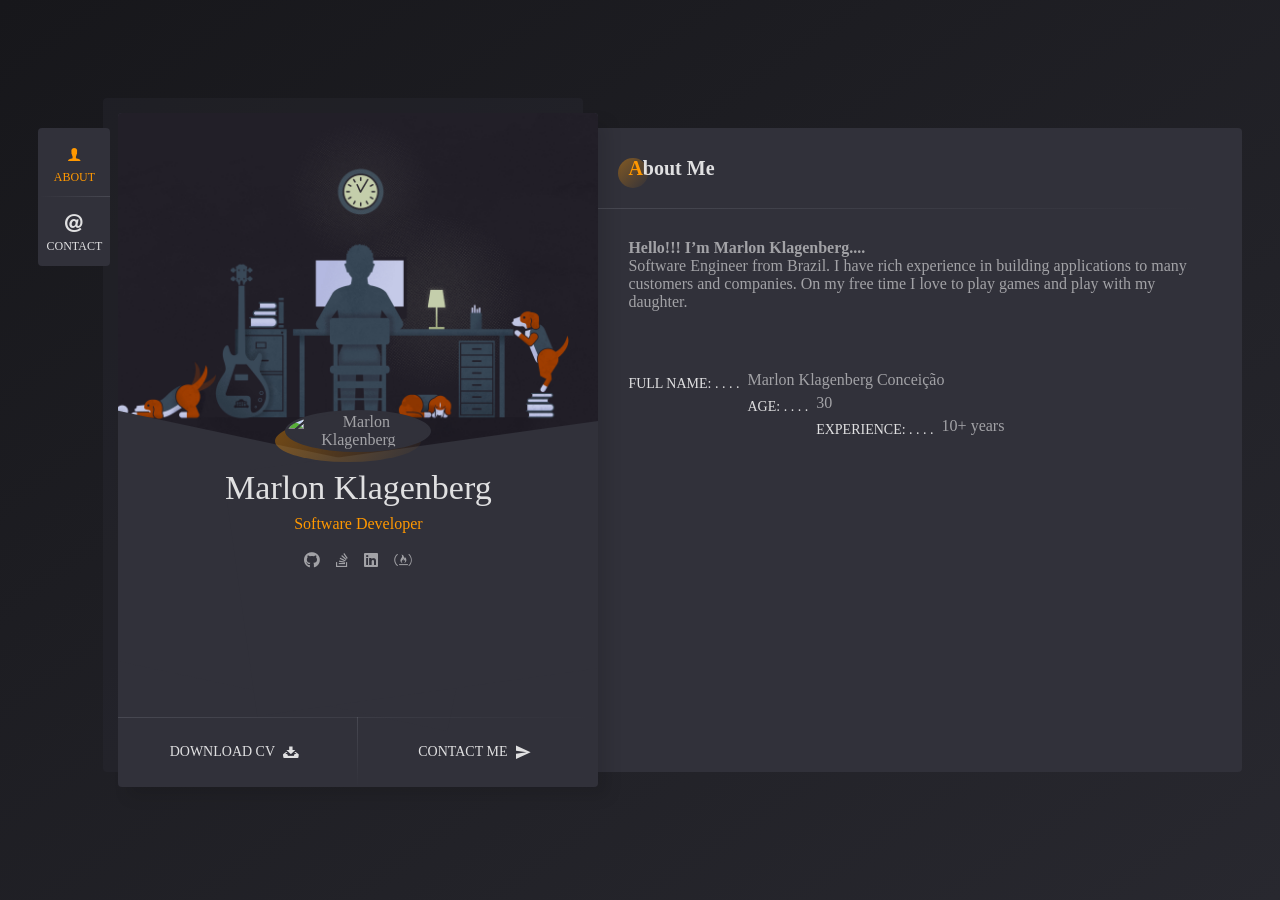
==== index.html @ 85758693 "ajust icons to show" ====
<!DOCTYPE html>
<html lang="en-US" class="js no-touch csstransitions">
  <head>
    <meta http-equiv="Content-Type" content="text/html; charset=UTF-8">
    <meta http-equiv="X-UA-Compatible" content="IE=edge">
    <meta name="viewport" content="width=device-width, initial-scale=1, maximum-scale=1">
    <link media="all" href="./assets/autoptimize_e7b9dab3af048e912f25f0db95c69fc4.css" rel="stylesheet">
    <!-- <link media="only screen and (max-width: 768px)" href="./assets/_autoptimize_541e2ced151704f4ff1844c6de47ec02.css" rel="stylesheet"> -->
    <title>Marlon Klagenberg's personal site</title>
    <meta name="robots" content="max-image-preview:large">
    <!-- <link rel="dns-prefetch" href="https://maps.googleapis.com/"> -->
    <link rel="dns-prefetch" href="https://fonts.googleapis.com/">
    <link rel="stylesheet" href="./assets/css.css" type="text/css" media="all">
    <!-- <link rel="stylesheet" href="./assets/autoptimize_single_f0ae0ea79c5a149ac93bea3eba579117.css" type="text/css" media="all"> -->
    <link rel="stylesheet" href="./assets/google-fonts-1-css.css" type="text/css" media="all">
    <script type="text/javascript" src="./assets/jquery.min.js.download" id="jquery-core-js"></script> 
   <!-- <link rel="https://api.w.org/" href="https://bslthemes.com/ryancv/dark/wp-json/">
     <link rel="alternate" type="application/json" href="https://bslthemes.com/ryancv/dark/wp-json/wp/v2/pages/31">
    <link rel="EditURI" type="application/rsd+xml" title="RSD" href="https://bslthemes.com/ryancv/dark/xmlrpc.php?rsd"> 
    <link rel="alternate" type="application/json+oembed" href="https://bslthemes.com/ryancv/dark/wp-json/oembed/1.0/embed?url=https%3A%2F%2Fbslthemes.com%2Fryancv%2Fdark%2F">
	<link rel="alternate" type="text/xml+oembed" href="https://bslthemes.com/ryancv/dark/wp-json/oembed/1.0/embed?url=https%3A%2F%2Fbslthemes.com%2Fryancv%2Fdark%2F&amp;format=xml">
   -->
    <link rel="icon" href="./assets/favicon-code-32x32.png" sizes="32x32">
    <link rel="icon" href="./assets/favicon-code-128x128.png" sizes="128x128">
    <link rel="apple-touch-icon" href="./assets/favicon-code-128x128.png">
    <meta name="msapplication-TileImage" content="./assets/favicon-code-128x128.png">
	<!-- TODO: check if it is necessary -->
    <!-- <script src="./assets/wp-emoji-release.min.js.download" type="text/javascript" defer=""></script>
    <script type="text/javascript" charset="UTF-8" src="./assets/common.js.download"></script>
    <script type="text/javascript" charset="UTF-8" src="./assets/util.js.download"></script> -->
  </head>
  <body class="home page-template page-template-template-elementor-builder page-template-template-elementor-builder-php page page-id-31 theme-ryancv woocommerce-js elementor-default elementor-kit-134 elementor-page elementor-page-31 e--ua-blink e--ua-chrome e--ua-webkit" data-elementor-device-mode="desktop">
    <div class="page page_wrap theme-style-classic theme-style-dark">
      <div class="preloader" style="display: none;">
        <div class="centrize full-width">
          <div class="vertical-center">
            <div class="spinner default-circle" style="display: none;"></div>
          </div>
        </div>
      </div>
      <div class="background gradient">
        <ul class="bg-bubbles">
          <li></li>
          <li></li>
          <li></li>
          <li></li>
          <li></li>
          <li></li>
          <li></li>
          <li></li>
          <li></li>
          <li></li>
        </ul>
      </div>
      <div class="container opened" data-animation-in="fadeInLeft" data-animation-out="fadeOutLeft">
        <header class="header">
          <div class="profile">
            <div class="image">
              <a href="https://github.com/marlonklc">
                <noscript><img src="https://avatars.githubusercontent.com/u/9343013" alt="Marlon Klagenberg"/></noscript>
                <img class="lazyload" src="https://avatars.githubusercontent.com/u/9343013" data-src="https://avatars.githubusercontent.com/u/9343013" alt="Marlon Klagenberg">
              </a>
            </div>
            <div class="title">Marlon Klagenberg</div>
            <div class="subtitle subtitle-typed">Software Developer</div>
            <span class="typed-cursor">|</span>
          </div>
          <div class="top-menu top-menu-onepage">
            <div class="menu-main-menu-container">
              <ul id="menu-main-menu" class="menu">
                <li data-id="menu-item-107" class=" menu-item menu-item-type-post_type menu-item-object-page menu-item-home current-menu-item page_item page-item-31 current_page_item"><a href="#home-e" class="one-page-menu-item"><span class="icon ion-ios-person"></span>About</a></li>
                <!-- <li data-id="menu-item-108" class=" menu-item menu-item-type-post_type menu-item-object-page"><a href="#resume-e" class="one-page-menu-item"><span class="icon ion-android-list"></span>Resume</a></li> -->
                <!-- <li data-id="menu-item-109" class=" menu-item menu-item-type-post_type menu-item-object-page"><a href="#works-e" class="one-page-menu-item"><span class="icon ion-paintbrush"></span>Works</a></li> -->
                <!-- <li data-id="menu-item-110" class=" menu-item menu-item-type-post_type menu-item-object-page"><a href="#blog-e" class="one-page-menu-item"><span class="icon ion-chatbox-working"></span>Blog</a></li> -->
                <li data-id="menu-item-111" class=" menu-item menu-item-type-post_type menu-item-object-page"><a href="#contacts-e" class="one-page-menu-item"><span class="icon ion-at"></span>Contact</a></li>
              </ul>
            </div>
          </div>
        </header>
        <div class="card-started" id="home-card">
          <div class="profile ">
            <div class="profile-content">
              <div class="slide lazyloaded" data-bg="./assets/background.jpg" style="background-image: url('./assets/background.jpg');"></div>
              <div class="image">
                <a href="https://github.com/marlonklc">
                  <noscript><img src="https://avatars.githubusercontent.com/u/9343013" alt="Marlon Klagenberg"/></noscript>
                  <img class=" lazyloaded" src="https://avatars.githubusercontent.com/u/9343013" data-src="https://avatars.githubusercontent.com/u/9343013" alt="Marlon Klagenberg">
                </a>
              </div>
              <div class="title">Marlon Klagenberg</div>
              <div class="subtitle subtitle-typed">Software Developer</div>
              <span class="typed-cursor">|</span>
              <div class="social">
				  <a target="_blank" href="https://github.com/marlonklc"><span class="fab fa-github"></span></a>
				  <a target="_blank" href="https://stackoverflow.com/users/6859760/marlon-klagenberg"><span class="fab fa-stack-overflow"></span></a>
				  <a target="_blank" href="https://www.linkedin.com/in/marlon-klagenberg"><span class="fab fa-linkedin-square"></span></a>
          <a target="_blank" href="https://www.freecodecamp.org/marlonklc"><span class="fab fa-free-code-camp"></span></a>
			</div>
            </div>
            <div class="lnks">
				<a href="https://drive.google.com/drive/folders/1LHYzIogQA0_-nXwhDnVQzDa6xAgxyzdP?usp=sharing" target="_blank" class="lnk">
					<span class="text">Download CV</span><span class="ion ion-archive"></span>
				</a> 
				<a href="mailto:marlon.klc@gmail.com?subject=I found you by site" target="_top" class="lnk"> 
					<span class="text">Contact Me</span><span class="ion ion-android-send"></span> 
				</a>
			</div>
          </div>
        </div>
        <div class="card-inner animated active current-menu-item" id="card-home-e">
          <div class="card-wrap">
            <div id="post-31" class="post-31 page type-page status-publish hentry">
              <div data-elementor-type="wp-page" data-elementor-id="31" class="elementor elementor-31">
                <div class="elementor-inner">
                  <div class="elementor-section-wrap">
                    <section class="elementor-section elementor-top-section elementor-element elementor-element-1368f2f elementor-section-full_width elementor-section-height-default elementor-section-height-default" data-id="1368f2f" data-element_type="section">
                      <div class="elementor-container elementor-column-gap-no">
                        <div class="elementor-row">
                          <div class="elementor-column elementor-col-100 elementor-top-column elementor-element elementor-element-8d69b8b" data-id="8d69b8b" data-element_type="column">
                            <div class="elementor-column-wrap elementor-element-populated">
                              <div class="elementor-widget-wrap">
                                <div class="elementor-element elementor-element-b939dc4 elementor-widget elementor-widget-ryancv-about-me" data-id="b939dc4" data-element_type="widget" data-widget_type="ryancv-about-me.default">
                                  <div class="elementor-widget-container">
                                    <div class="content about">
                                      <div class="title"><span class="first-word"></span> <span>About Me</span></div>
                                      <div class="row">
                                        <div class="col col-d-12 col-t-12 col-m-12 border-line-v">
                                          <div class="text-box">
                                            <div>
												<strong>Hello!!! I’m Marlon Klagenberg....</strong><br/>
												Software Engineer from Brazil. I have rich experience in building applications to many customers and companies. On my free time I love to play games and play with my daughter.
											</div>
                                          </div>
                                        </div>
                                        <div class="col col-d-12 col-t-12 col-m-12 border-line-v">
                                          <div class="info-list">
                                            <ul>
											  <li style="display: block; width: 100%;"><strong><span>Full name:</span></strong><span>Marlon Klagenberg Conceição</span></li>
                                              <li style="display: block; width: 100%;"><strong><span>Age:</span></strong><span>30</span></li>
                                              <li style="display: block; width: 100%;"><strong><span>Experience:</span></strong><span>10+ years</span></li>
                                            </ul>
                                          </div>
                                        </div>
                                        <div class="clear"></div>
                                      </div>
                                    </div>
                                  </div>
                                </div>
                              </div>
                            </div>
                          </div>
                        </div>
                      </div>
                    </section>
                    <!-- <section class="elementor-section elementor-top-section elementor-element elementor-element-ac2a78f elementor-section-full_width elementor-section-height-default elementor-section-height-default" data-id="ac2a78f" data-element_type="section">
                      <div class="elementor-container elementor-column-gap-no">
                        <div class="elementor-row">
                          <div class="elementor-column elementor-col-100 elementor-top-column elementor-element elementor-element-15d3f26" data-id="15d3f26" data-element_type="column">
                            <div class="elementor-column-wrap elementor-element-populated">
                              <div class="elementor-widget-wrap">
                                <div class="elementor-element elementor-element-7412363 elementor-widget elementor-widget-ryancv-services" data-id="7412363" data-element_type="widget" data-widget_type="ryancv-services.default">
                                  <div class="elementor-widget-container">
                                    <div class="content services">
                                      <div class="title"><span class="first-word"></span> <span>My Services</span></div>
                                      <div class="row service-items border-line-v">
                                        <div class="col col-d-6 col-t-6 col-m-12 border-line-h">
                                          <div class="service-item">
                                            <div class="icon"> <span class="fa fa-code"></span></div>
                                            <div class="name"> <span> Web Development </span></div>
                                            <div class="desc">
                                              <div>
                                                <p>Modern and mobile-ready website that will help you reach all of your marketing.</p>
                                              </div>
                                            </div>
                                          </div>
                                        </div>
                                        <div class="col col-d-6 col-t-6 col-m-12 border-line-h">
                                          <div class="service-item">
                                            <div class="icon"> <span class="fa fa-music"></span></div>
                                            <div class="name"> <span> Music Writing </span></div>
                                            <div class="desc">
                                              <div>
                                                <p>Music copying, writing, creating, transcription, arranging and composition services.</p>
                                              </div>
                                            </div>
                                          </div>
                                        </div>
                                        <div class="col col-d-6 col-t-6 col-m-12">
                                          <div class="service-item">
                                            <div class="icon"> <span class="fa fa-buysellads"></span></div>
                                            <div class="name"> <span> Advetising </span></div>
                                            <div class="desc">
                                              <div>
                                                <p>Advertising services include television, radio, print, mail, and web apps.</p>
                                              </div>
                                            </div>
                                          </div>
                                        </div>
                                        <div class="col col-d-6 col-t-6 col-m-12">
                                          <div class="service-item">
                                            <div class="icon"> <span class="fa fa-gamepad"></span></div>
                                            <div class="name"> <span> Game Development </span></div>
                                            <div class="desc">
                                              <div>
                                                <p>Developing memorable and unique mobile android, ios and video games.</p>
                                              </div>
                                            </div>
                                          </div>
                                        </div>
                                      </div>
                                      <div class="clear"></div>
                                    </div>
                                  </div>
                                </div>
                              </div>
                            </div>
                          </div>
                        </div>
                      </div>
                    </section> -->
                    <!-- <section class="elementor-section elementor-top-section elementor-element elementor-element-4ab94b5 elementor-section-full_width elementor-section-height-default elementor-section-height-default" data-id="4ab94b5" data-element_type="section">
                      <div class="elementor-container elementor-column-gap-no">
                        <div class="elementor-row">
                          <div class="elementor-column elementor-col-100 elementor-top-column elementor-element elementor-element-7bb6851" data-id="7bb6851" data-element_type="column">
                            <div class="elementor-column-wrap elementor-element-populated">
                              <div class="elementor-widget-wrap">
                                <div class="elementor-element elementor-element-cd90f3f elementor-widget elementor-widget-ryancv-pricing" data-id="cd90f3f" data-element_type="widget" data-widget_type="ryancv-pricing.default">
                                  <div class="elementor-widget-container">
                                    <div class="content pricing">
                                      <div class="title"><span class="first-word"></span> <span>Pricing</span></div>
                                      <div class="row pricing-items">
                                        <div class="col col-d-6 col-t-6 col-m-12 border-line-v">
                                          <div class="pricing-item">
                                            <div class="icon"> <i class="fa fa-battery-half"></i></div>
                                            <div class="name"> <span> Basic </span></div>
                                            <div class="amount"> <span class="dollar"> <span> $ </span> </span> <span class="number"> <span> 22 </span> </span> <span class="period"> <span> hour </span> </span></div>
                                            <div class="feature-list">
                                              <div>
                                                <ul>
                                                  <li>Web Development</li>
                                                  <li>Advetising</li>
                                                  <li>Game Development</li>
                                                  <li>Music Writing</li>
                                                  <li>Photography</li>
                                                </ul>
                                              </div>
                                            </div>
                                            <div class="lnks"> <a href="https://bslthemes.com/ryancv/dark/#" class="lnk"> <span class="text"> <span> Buy Basic </span> </span> <i class=""></i> </a></div>
                                          </div>
                                        </div>
                                        <div class="col col-d-6 col-t-6 col-m-12 border-line-v">
                                          <div class="pricing-item">
                                            <div class="icon"> <i class="fa fa-battery-full"></i></div>
                                            <div class="name"> <span> Pro </span></div>
                                            <div class="amount"> <span class="dollar"> <span> $ </span> </span> <span class="number"> <span> 48 </span> </span> <span class="period"> <span> hour </span> </span></div>
                                            <div class="feature-list">
                                              <div>
                                                <ul>
                                                  <li>Web Development</li>
                                                  <li>Advetising</li>
                                                  <li>Game Development</li>
                                                  <li>Music Writing <strong>new</strong></li>
                                                  <li>Photography <strong>new</strong></li>
                                                </ul>
                                              </div>
                                            </div>
                                            <div class="lnks"> <a href="https://bslthemes.com/ryancv/dark/#" class="lnk"> <span class="text"> <span> Buy Pro </span> </span> <i class=""></i> </a></div>
                                          </div>
                                        </div>
                                        <div class="clear"></div>
                                      </div>
                                    </div>
                                  </div>
                                </div>
                              </div>
                            </div>
                          </div>
                        </div>
                      </div>
                    </section>
                    <section class="elementor-section elementor-top-section elementor-element elementor-element-18b4760 elementor-section-full_width elementor-section-height-default elementor-section-height-default" data-id="18b4760" data-element_type="section">
                      <div class="elementor-container elementor-column-gap-no">
                        <div class="elementor-row">
                          <div class="elementor-column elementor-col-100 elementor-top-column elementor-element elementor-element-094a289" data-id="094a289" data-element_type="column">
                            <div class="elementor-column-wrap elementor-element-populated">
                              <div class="elementor-widget-wrap">
                                <div class="elementor-element elementor-element-35e1624 elementor-widget elementor-widget-ryancv-fun-facts" data-id="35e1624" data-element_type="widget" data-widget_type="ryancv-fun-facts.default">
                                  <div class="elementor-widget-container">
                                    <div class="content fuct">
                                      <div class="title"><span class="first-word"></span> <span>Fun Facts</span></div>
                                      <div class="row fuct-items">
                                        <div class="col col-d-3 col-t-3 col-m-6 border-line-v">
                                          <div class="fuct-item">
                                            <div class="icon"> <span class="fa fa-music"></span></div>
                                            <div class="name"> <span> 80 Albumes Listened </span></div>
                                          </div>
                                        </div>
                                        <div class="col col-d-3 col-t-3 col-m-6 border-line-v">
                                          <div class="fuct-item">
                                            <div class="icon"> <span class="fa fa-trophy"></span></div>
                                            <div class="name"> <span> 15 Awards Won </span></div>
                                          </div>
                                        </div>
                                        <div class="col col-d-3 col-t-3 col-m-6 border-line-v">
                                          <div class="fuct-item">
                                            <div class="icon"> <span class="fa fa-coffee"></span></div>
                                            <div class="name"> <span> 1 000 Cups Of Coffee </span></div>
                                          </div>
                                        </div>
                                        <div class="col col-d-3 col-t-3 col-m-6 border-line-v">
                                          <div class="fuct-item">
                                            <div class="icon"> <span class="fa fa-flag"></span></div>
                                            <div class="name"> <span> 10 Countries Visited </span></div>
                                          </div>
                                        </div>
                                        <div class="clear"></div>
                                      </div>
                                    </div>
                                  </div>
                                </div>
                              </div>
                            </div>
                          </div>
                        </div>
                      </div>
                    </section>
                    <section class="elementor-section elementor-top-section elementor-element elementor-element-b6c68ba elementor-section-full_width elementor-section-height-default elementor-section-height-default" data-id="b6c68ba" data-element_type="section">
                      <div class="elementor-container elementor-column-gap-no">
                        <div class="elementor-row">
                          <div class="elementor-column elementor-col-100 elementor-top-column elementor-element elementor-element-96793b8" data-id="96793b8" data-element_type="column">
                            <div class="elementor-column-wrap elementor-element-populated">
                              <div class="elementor-widget-wrap">
                                <div class="elementor-element elementor-element-bdab611 elementor-widget elementor-widget-ryancv-quote" data-id="bdab611" data-element_type="widget" data-widget_type="ryancv-quote.default">
                                  <div class="elementor-widget-container">
                                    <div class="content quote">
                                      <div class="title"><span class="first-word"></span> <span>Quote</span></div>
                                      <div class="row">
                                        <div class="col col-d-12 col-t-12 col-m-12 border-line-v">
                                          <div class="revs-item">
                                            <div class="text">
                                              <div> Lorem ipsum dolor sit amet, consectetur adipiscing elit. Lorem ipsum dolor sit amet, consectetur adipiscing elit.</div>
                                            </div>
                                            <div class="user">
                                              <div class="img">
                                                <noscript><img src="https://bslthemes.com/ryancv/dark/wp-content/uploads/2021/12/team1-184x245.jpeg" alt="Marlon Klagenberg" /></noscript>
                                                <img class="lazyload" src="data:image/svg+xml,%3Csvg%20xmlns=%22http://www.w3.org/2000/svg%22%20viewBox=%220%200%20210%20140%22%3E%3C/svg%3E" data-src="https://bslthemes.com/ryancv/dark/wp-content/uploads/2021/12/team1-184x245.jpeg" alt="Marlon Klagenberg">
                                              </div>
                                              <div class="info">
                                                <div class="name">Marlon Klagenberg</div>
                                                <div class="company">Web Designer</div>
                                              </div>
                                              <div class="clear"></div>
                                            </div>
                                          </div>
                                        </div>
                                        <div class="clear"></div>
                                      </div>
                                    </div>
                                  </div>
                                </div>
                              </div>
                            </div>
                          </div>
                        </div>
                      </div>
                    </section>
                    <section class="elementor-section elementor-top-section elementor-element elementor-element-0452329 elementor-section-full_width elementor-section-height-default elementor-section-height-default" data-id="0452329" data-element_type="section">
                      <div class="elementor-container elementor-column-gap-no">
                        <div class="elementor-row">
                          <div class="elementor-column elementor-col-100 elementor-top-column elementor-element elementor-element-07fff22" data-id="07fff22" data-element_type="column">
                            <div class="elementor-column-wrap elementor-element-populated">
                              <div class="elementor-widget-wrap">
                                <div class="elementor-element elementor-element-24493e4 elementor-widget elementor-widget-ryancv-clients" data-id="24493e4" data-element_type="widget" data-widget_type="ryancv-clients.default">
                                  <div class="elementor-widget-container">
                                    <div class="content clients">
                                      <div class="title"><span class="first-word"></span> <span>Clients</span></div>
                                      <div class="row client-items">
                                        <div class="col col-d-3 col-t-3 col-m-6 border-line-v">
                                          <div class="client-item">
                                            <div class="image">
                                              <a href="https://bslthemes.com/ryancv/dark/#">
                                                <noscript><img src="https://bslthemes.com/ryancv/dark/wp-content/uploads/2021/12/client4-184x167.png" alt="Client 1" /></noscript>
                                                <img class="lazyload" src="data:image/svg+xml,%3Csvg%20xmlns=%22http://www.w3.org/2000/svg%22%20viewBox=%220%200%20210%20140%22%3E%3C/svg%3E" data-src="https://bslthemes.com/ryancv/dark/wp-content/uploads/2021/12/client4-184x167.png" alt="Client 1"> 
                                              </a>
                                            </div>
                                          </div>
                                        </div>
                                        <div class="col col-d-3 col-t-3 col-m-6 border-line-v">
                                          <div class="client-item">
                                            <div class="image">
                                              <a href="https://bslthemes.com/ryancv/dark/#">
                                                <noscript><img src="https://bslthemes.com/ryancv/dark/wp-content/uploads/2021/12/client3-184x164.png" alt="Client 2" /></noscript>
                                                <img class="lazyload" src="data:image/svg+xml,%3Csvg%20xmlns=%22http://www.w3.org/2000/svg%22%20viewBox=%220%200%20210%20140%22%3E%3C/svg%3E" data-src="https://bslthemes.com/ryancv/dark/wp-content/uploads/2021/12/client3-184x164.png" alt="Client 2"> 
                                              </a>
                                            </div>
                                          </div>
                                        </div>
                                        <div class="col col-d-3 col-t-3 col-m-6 border-line-v">
                                          <div class="client-item">
                                            <div class="image">
                                              <a href="https://bslthemes.com/ryancv/dark/#">
                                                <noscript><img src="https://bslthemes.com/ryancv/dark/wp-content/uploads/2021/12/client2-184x66.png" alt="Client 3" /></noscript>
                                                <img class="lazyload" src="data:image/svg+xml,%3Csvg%20xmlns=%22http://www.w3.org/2000/svg%22%20viewBox=%220%200%20210%20140%22%3E%3C/svg%3E" data-src="https://bslthemes.com/ryancv/dark/wp-content/uploads/2021/12/client2-184x66.png" alt="Client 3"> 
                                              </a>
                                            </div>
                                          </div>
                                        </div>
                                        <div class="col col-d-3 col-t-3 col-m-6 border-line-v">
                                          <div class="client-item">
                                            <div class="image">
                                              <a href="https://bslthemes.com/ryancv/dark/#">
                                                <noscript><img src="https://bslthemes.com/ryancv/dark/wp-content/uploads/2021/12/client1-184x89.png" alt="Client 4" /></noscript>
                                                <img class="lazyload" src="data:image/svg+xml,%3Csvg%20xmlns=%22http://www.w3.org/2000/svg%22%20viewBox=%220%200%20210%20140%22%3E%3C/svg%3E" data-src="https://bslthemes.com/ryancv/dark/wp-content/uploads/2021/12/client1-184x89.png" alt="Client 4"> 
                                              </a>
                                            </div>
                                          </div>
                                        </div>
                                        <div class="clear"></div>
                                      </div>
                                    </div>
                                  </div>
                                </div>
                              </div>
                            </div>
                          </div>
                        </div>
                      </div>
                    </section>
                    <section class="elementor-section elementor-top-section elementor-element elementor-element-c6239ff elementor-section-full_width elementor-section-height-default elementor-section-height-default" data-id="c6239ff" data-element_type="section">
                      <div class="elementor-container elementor-column-gap-no">
                        <div class="elementor-row">
                          <div class="elementor-column elementor-col-100 elementor-top-column elementor-element elementor-element-73fe5b3" data-id="73fe5b3" data-element_type="column">
                            <div class="elementor-column-wrap elementor-element-populated">
                              <div class="elementor-widget-wrap">
                                <div class="elementor-element elementor-element-ff09fc9 elementor-widget elementor-widget-ryancv-custom-text" data-id="ff09fc9" data-element_type="widget" data-widget_type="ryancv-custom-text.default">
                                  <div class="elementor-widget-container">
                                    <div class="content custom-text">
                                      <div class="title"><span class="first-word"></span> <span>Custom Text</span></div>
                                      <div class="row border-line-v">
                                        <div class="col col-m-12 col-t-12 col-d-12">
                                          <div class="post-box single-post-text">
                                            <div class="blog-content">
                                              <div>
                                                <p>Lorem ipsum dolor sit amet, consectetur adipiscing elit. Aliquam sit amet purus urna. Proin dictum fringilla enim, sit amet suscipit dolor dictum in. Maecenas porttitor, est et malesuada congue, ligula elit fermentum massa, sit amet porta odio est at velit. Sed nec turpis neque. Fusce at mi felis, sed interdum tortor.</p>
                                              </div>
                                            </div>
                                          </div>
                                        </div>
                                      </div>
                                    </div>
                                  </div>
                                </div>
                              </div>
                            </div>
                          </div>
                        </div>
                      </div>
                    </section> -->
                  </div>
                </div>
              </div>
            </div>
          </div>
        </div>
        <div class="card-inner" id="card-resume-e">
          <div class="card-wrap">
            <div id="post-41" class="post-41 page type-page status-publish hentry">
              <div data-elementor-type="wp-page" data-elementor-id="41" class="elementor elementor-41">
                <div class="elementor-inner">
                  <div class="elementor-section-wrap">
                    <section class="elementor-section elementor-top-section elementor-element elementor-element-59895bb elementor-section-full_width elementor-section-height-default elementor-section-height-default" data-id="59895bb" data-element_type="section">
                      <div class="elementor-container elementor-column-gap-no">
                        <div class="elementor-row">
                          <div class="elementor-column elementor-col-100 elementor-top-column elementor-element elementor-element-be20ba8" data-id="be20ba8" data-element_type="column">
                            <div class="elementor-column-wrap elementor-element-populated">
                              <div class="elementor-widget-wrap">
                                <div class="elementor-element elementor-element-26b97d8 elementor-widget elementor-widget-ryancv-custom-text" data-id="26b97d8" data-element_type="widget" data-widget_type="ryancv-custom-text.default">
                                  <div class="elementor-widget-container">
                                    <div class="content custom-text">
                                      <div class="title"><span class="first-word"></span> <span>Resume</span></div>
                                    </div>
                                  </div>
                                </div>
                              </div>
                            </div>
                          </div>
                        </div>
                      </div>
                    </section>
                    <section class="elementor-section elementor-top-section elementor-element elementor-element-2926877 elementor-section-full_width row elementor-section-height-default elementor-section-height-default" data-id="2926877" data-element_type="section">
                      <div class="elementor-container elementor-column-gap-no">
                        <div class="elementor-row">
                          <div class="elementor-column elementor-col-50 elementor-top-column elementor-element elementor-element-24104fa col" data-id="24104fa" data-element_type="column">
                            <div class="elementor-column-wrap elementor-element-populated">
                              <div class="elementor-widget-wrap">
                                <div class="elementor-element elementor-element-a38a935 elementor-widget elementor-widget-ryancv-resume" data-id="a38a935" data-element_type="widget" data-widget_type="ryancv-resume.default">
                                  <div class="elementor-widget-container">
                                    <div class="resume-item">
                                      <div class="resume-title border-line-h">
                                        <div class="icon"> <i class="fa fa-briefcase"></i></div>
                                        <div class="name"> <span>Experience</span></div>
                                      </div>
                                      <div class="resume-items">
                                        <div class="resume-item border-line-h active">
                                          <div class="image">
                                            <noscript><img src="" alt="" /></noscript>
                                            <img class="lazyload" src="data:image/svg+xml,%3Csvg%20xmlns=%22http://www.w3.org/2000/svg%22%20viewBox=%220%200%20210%20140%22%3E%3C/svg%3E" data-src="" alt="">
                                          </div>
                                          <div class="date"> <span> 2013 - Present </span></div>
                                          <div class="name"> <span> Art Director </span></div>
                                          <div class="company"> <span> Facebook Inc. </span></div>
                                          <div class="single-post-text">
                                            <div>
                                              <p>Collaborate with creative and development teams on the execution of ideas.</p>
                                            </div>
                                          </div>
                                        </div>
                                        <div class="resume-item border-line-h ">
                                          <div class="image">
                                            <noscript><img src="https://ryancv-demo.bslthemes.com/wp-content/uploads/2020/04/client_4.png" alt="" /></noscript>
                                            <img class="lazyload" src="data:image/svg+xml,%3Csvg%20xmlns=%22http://www.w3.org/2000/svg%22%20viewBox=%220%200%20210%20140%22%3E%3C/svg%3E" data-src="https://ryancv-demo.bslthemes.com/wp-content/uploads/2020/04/client_4.png" alt="">
                                          </div>
                                          <div class="date"> <span> 2011 - 2012 </span></div>
                                          <div class="name"> <span> Front-End Developer </span></div>
                                          <div class="company"> <span> Google Inc. </span></div>
                                          <div class="single-post-text">
                                            <div>
                                              <p>Monitored technical aspects of the front-end delivery for projects.</p>
                                            </div>
                                          </div>
                                        </div>
                                        <div class="resume-item border-line-h ">
                                          <div class="image">
                                            <noscript><img src="https://ryancv-demo.bslthemes.com/wp-content/uploads/2020/04/client_2.png" alt="" /></noscript>
                                            <img class="lazyload" src="data:image/svg+xml,%3Csvg%20xmlns=%22http://www.w3.org/2000/svg%22%20viewBox=%220%200%20210%20140%22%3E%3C/svg%3E" data-src="https://ryancv-demo.bslthemes.com/wp-content/uploads/2020/04/client_2.png" alt="">
                                          </div>
                                          <div class="date"> <span> 2009 - 2010 </span></div>
                                          <div class="name"> <span> Senior Developer </span></div>
                                          <div class="company"> <span> ABC Inc. </span></div>
                                          <div class="single-post-text">
                                            <div>
                                              <p>Optimize your website and apps performance using latest technology.</p>
                                            </div>
                                          </div>
                                        </div>
                                      </div>
                                    </div>
                                  </div>
                                </div>
                              </div>
                            </div>
                          </div>
                          <div class="elementor-column elementor-col-50 elementor-top-column elementor-element elementor-element-845c1d0 col border-line-v" data-id="845c1d0" data-element_type="column">
                            <div class="elementor-column-wrap elementor-element-populated">
                              <div class="elementor-widget-wrap">
                                <div class="elementor-element elementor-element-a64937a elementor-widget elementor-widget-ryancv-resume" data-id="a64937a" data-element_type="widget" data-widget_type="ryancv-resume.default">
                                  <div class="elementor-widget-container">
                                    <div class="resume-item">
                                      <div class="resume-title border-line-h">
                                        <div class="icon"> <i class="fa fa-university"></i></div>
                                        <div class="name"> <span>Education</span></div>
                                      </div>
                                      <div class="resume-items">
                                        <div class="resume-item border-line-h ">
                                          <div class="image">
                                            <noscript><img src="https://ryancv-demo.bslthemes.com/wp-content/uploads/2020/04/client_1.png" alt="" /></noscript>
                                            <img class="lazyload" src="data:image/svg+xml,%3Csvg%20xmlns=%22http://www.w3.org/2000/svg%22%20viewBox=%220%200%20210%20140%22%3E%3C/svg%3E" data-src="https://ryancv-demo.bslthemes.com/wp-content/uploads/2020/04/client_1.png" alt="">
                                          </div>
                                          <div class="date"> <span> 2006 - 2008 </span></div>
                                          <div class="name"> <span> Art University </span></div>
                                          <div class="company"> <span> New York </span></div>
                                          <div class="single-post-text">
                                            <div>
                                              <p>Bachelor's Degree in Computer Science ABC Technical Institute, Jefferson, Missouri</p>
                                            </div>
                                          </div>
                                        </div>
                                        <div class="resume-item border-line-h ">
                                          <div class="image">
                                            <noscript><img src="https://ryancv-demo.bslthemes.com/wp-content/uploads/2020/04/client_1.png" alt="" /></noscript>
                                            <img class="lazyload" src="data:image/svg+xml,%3Csvg%20xmlns=%22http://www.w3.org/2000/svg%22%20viewBox=%220%200%20210%20140%22%3E%3C/svg%3E" data-src="https://ryancv-demo.bslthemes.com/wp-content/uploads/2020/04/client_1.png" alt="">
                                          </div>
                                          <div class="date"> <span> 2005 - 2006 </span></div>
                                          <div class="name"> <span> Programming Course </span></div>
                                          <div class="company"> <span> Paris </span></div>
                                          <div class="single-post-text">
                                            <div>
                                              <p>Coursework - Git, WordPress, Javascript, iOS, Android.</p>
                                            </div>
                                          </div>
                                        </div>
                                        <div class="resume-item border-line-h ">
                                          <div class="image">
                                            <noscript><img src="https://ryancv-demo.bslthemes.com/wp-content/uploads/2020/04/client_1.png" alt="" /></noscript>
                                            <img class="lazyload" src="data:image/svg+xml,%3Csvg%20xmlns=%22http://www.w3.org/2000/svg%22%20viewBox=%220%200%20210%20140%22%3E%3C/svg%3E" data-src="https://ryancv-demo.bslthemes.com/wp-content/uploads/2020/04/client_1.png" alt="">
                                          </div>
                                          <div class="date"> <span> 2004 - 2005 </span></div>
                                          <div class="name"> <span> Web Design Course </span></div>
                                          <div class="company"> <span> London </span></div>
                                          <div class="single-post-text">
                                            <div>
                                              <p>Converted Photoshop layouts to web pages using HTML, CSS, and JavaScript</p>
                                            </div>
                                          </div>
                                        </div>
                                      </div>
                                    </div>
                                  </div>
                                </div>
                              </div>
                            </div>
                          </div>
                        </div>
                      </div>
                    </section>
                    <section class="elementor-section elementor-top-section elementor-element elementor-element-0631c8a elementor-section-full_width elementor-section-height-default elementor-section-height-default" data-id="0631c8a" data-element_type="section">
                      <div class="elementor-container elementor-column-gap-no">
                        <div class="elementor-row">
                          <div class="elementor-column elementor-col-100 elementor-top-column elementor-element elementor-element-573fdc8" data-id="573fdc8" data-element_type="column">
                            <div class="elementor-column-wrap elementor-element-populated">
                              <div class="elementor-widget-wrap">
                                <div class="elementor-element elementor-element-3952aad elementor-widget elementor-widget-spacer" data-id="3952aad" data-element_type="widget" data-widget_type="spacer.default">
                                  <div class="elementor-widget-container">
                                    <div class="elementor-spacer">
                                      <div class="elementor-spacer-inner"></div>
                                    </div>
                                  </div>
                                </div>
                              </div>
                            </div>
                          </div>
                        </div>
                      </div>
                    </section>
                    <section class="elementor-section elementor-top-section elementor-element elementor-element-deefe3f elementor-section-full_width elementor-section-height-default elementor-section-height-default" data-id="deefe3f" data-element_type="section">
                      <div class="elementor-container elementor-column-gap-no">
                        <div class="elementor-row">
                          <div class="elementor-column elementor-col-100 elementor-top-column elementor-element elementor-element-8ec419d" data-id="8ec419d" data-element_type="column">
                            <div class="elementor-column-wrap elementor-element-populated">
                              <div class="elementor-widget-wrap">
                                <div class="elementor-element elementor-element-cae1473 elementor-widget elementor-widget-ryancv-custom-text" data-id="cae1473" data-element_type="widget" data-widget_type="ryancv-custom-text.default">
                                  <div class="elementor-widget-container">
                                    <div class="content custom-text">
                                      <div class="title"><span class="first-word"></span> <span>Skills</span></div>
                                    </div>
                                  </div>
                                </div>
                              </div>
                            </div>
                          </div>
                        </div>
                      </div>
                    </section>
                    <section class="elementor-section elementor-top-section elementor-element elementor-element-77e9f37 elementor-section-full_width row elementor-section-height-default elementor-section-height-default" data-id="77e9f37" data-element_type="section">
                      <div class="elementor-container elementor-column-gap-no">
                        <div class="elementor-row">
                          <div class="elementor-column elementor-col-50 elementor-top-column elementor-element elementor-element-552e9ac col" data-id="552e9ac" data-element_type="column">
                            <div class="elementor-column-wrap elementor-element-populated">
                              <div class="elementor-widget-wrap">
                                <div class="elementor-element elementor-element-2808be1 elementor-widget elementor-widget-ryancv-skills" data-id="2808be1" data-element_type="widget" data-widget_type="ryancv-skills.default">
                                  <div class="elementor-widget-container">
                                    <div class="skills-item">
                                      <div class="skills-list percent">
                                        <div class="skill-title border-line-h">
                                          <div class="icon"> <i class="fa fa-paint-brush"></i></div>
                                          <div class="name"> <span>Design</span></div>
                                        </div>
                                        <ul>
                                          <li class="border-line-h">
                                            <div class="name"> <span> Web Design </span></div>
                                            <div class="progress ">
                                              <div class="percentage" style="width:90%;"></div>
                                            </div>
                                          </li>
                                          <li class="border-line-h">
                                            <div class="name"> <span> Write Music </span></div>
                                            <div class="progress ">
                                              <div class="percentage" style="width:65%;"></div>
                                            </div>
                                          </li>
                                          <li class="border-line-h">
                                            <div class="name"> <span> Photoshop </span></div>
                                            <div class="progress ">
                                              <div class="percentage" style="width:75%;"></div>
                                            </div>
                                          </li>
                                          <li class="border-line-h">
                                            <div class="name"> <span> Graphic Design </span></div>
                                            <div class="progress ">
                                              <div class="percentage" style="width:85%;"></div>
                                            </div>
                                          </li>
                                        </ul>
                                      </div>
                                    </div>
                                  </div>
                                </div>
                              </div>
                            </div>
                          </div>
                          <div class="elementor-column elementor-col-50 elementor-top-column elementor-element elementor-element-3238565 col border-line-v" data-id="3238565" data-element_type="column">
                            <div class="elementor-column-wrap elementor-element-populated">
                              <div class="elementor-widget-wrap">
                                <div class="elementor-element elementor-element-af7804b elementor-widget elementor-widget-ryancv-skills" data-id="af7804b" data-element_type="widget" data-widget_type="ryancv-skills.default">
                                  <div class="elementor-widget-container">
                                    <div class="skills-item">
                                      <div class="skills-list dotted">
                                        <div class="skill-title border-line-h">
                                          <div class="icon"> <i class="fa fa-flag"></i></div>
                                          <div class="name"> <span>Languages</span></div>
                                        </div>
                                        <ul>
                                          <li class="border-line-h">
                                            <div class="name"> <span> English </span></div>
                                            <div class="progress ">
                                              <div class="percentage" style="width:90%;"><span class="da" style="width: 1px;"><span></span><span></span><span></span><span></span><span></span><span></span><span></span><span></span><span></span><span></span></span><span class="da" style="width: 1px;"><span></span><span></span><span></span><span></span><span></span><span></span><span></span><span></span><span></span><span></span></span><span class="da" style="width: 1px;"><span></span><span></span><span></span><span></span><span></span><span></span><span></span><span></span><span></span><span></span></span><span class="da" style="width: 1px;"><span></span><span></span><span></span><span></span><span></span><span></span><span></span><span></span><span></span><span></span></span><span class="da" style="width: 1px;"><span></span><span></span><span></span><span></span><span></span><span></span><span></span><span></span><span></span><span></span></span></div>
                                              <span class="dg"><span></span><span></span><span></span><span></span><span></span><span></span><span></span><span></span><span></span><span></span></span><span class="dg"><span></span><span></span><span></span><span></span><span></span><span></span><span></span><span></span><span></span><span></span></span><span class="dg"><span></span><span></span><span></span><span></span><span></span><span></span><span></span><span></span><span></span><span></span></span><span class="dg"><span></span><span></span><span></span><span></span><span></span><span></span><span></span><span></span><span></span><span></span></span><span class="dg"><span></span><span></span><span></span><span></span><span></span><span></span><span></span><span></span><span></span><span></span></span>
                                            </div>
                                          </li>
                                          <li class="border-line-h">
                                            <div class="name"> <span> German </span></div>
                                            <div class="progress ">
                                              <div class="percentage" style="width:60%;"><span class="da" style="width: 1px;"><span></span><span></span><span></span><span></span><span></span><span></span><span></span><span></span><span></span><span></span></span><span class="da" style="width: 1px;"><span></span><span></span><span></span><span></span><span></span><span></span><span></span><span></span><span></span><span></span></span><span class="da" style="width: 1px;"><span></span><span></span><span></span><span></span><span></span><span></span><span></span><span></span><span></span><span></span></span><span class="da" style="width: 1px;"><span></span><span></span><span></span><span></span><span></span><span></span><span></span><span></span><span></span><span></span></span><span class="da" style="width: 1px;"><span></span><span></span><span></span><span></span><span></span><span></span><span></span><span></span><span></span><span></span></span></div>
                                              <span class="dg"><span></span><span></span><span></span><span></span><span></span><span></span><span></span><span></span><span></span><span></span></span><span class="dg"><span></span><span></span><span></span><span></span><span></span><span></span><span></span><span></span><span></span><span></span></span><span class="dg"><span></span><span></span><span></span><span></span><span></span><span></span><span></span><span></span><span></span><span></span></span><span class="dg"><span></span><span></span><span></span><span></span><span></span><span></span><span></span><span></span><span></span><span></span></span><span class="dg"><span></span><span></span><span></span><span></span><span></span><span></span><span></span><span></span><span></span><span></span></span>
                                            </div>
                                          </li>
                                          <li class="border-line-h">
                                            <div class="name"> <span> Italian </span></div>
                                            <div class="progress ">
                                              <div class="percentage" style="width:30%;"><span class="da" style="width: 1px;"><span></span><span></span><span></span><span></span><span></span><span></span><span></span><span></span><span></span><span></span></span><span class="da" style="width: 1px;"><span></span><span></span><span></span><span></span><span></span><span></span><span></span><span></span><span></span><span></span></span><span class="da" style="width: 1px;"><span></span><span></span><span></span><span></span><span></span><span></span><span></span><span></span><span></span><span></span></span><span class="da" style="width: 1px;"><span></span><span></span><span></span><span></span><span></span><span></span><span></span><span></span><span></span><span></span></span><span class="da" style="width: 1px;"><span></span><span></span><span></span><span></span><span></span><span></span><span></span><span></span><span></span><span></span></span></div>
                                              <span class="dg"><span></span><span></span><span></span><span></span><span></span><span></span><span></span><span></span><span></span><span></span></span><span class="dg"><span></span><span></span><span></span><span></span><span></span><span></span><span></span><span></span><span></span><span></span></span><span class="dg"><span></span><span></span><span></span><span></span><span></span><span></span><span></span><span></span><span></span><span></span></span><span class="dg"><span></span><span></span><span></span><span></span><span></span><span></span><span></span><span></span><span></span><span></span></span><span class="dg"><span></span><span></span><span></span><span></span><span></span><span></span><span></span><span></span><span></span><span></span></span>
                                            </div>
                                          </li>
                                          <li class="border-line-h">
                                            <div class="name"> <span> French </span></div>
                                            <div class="progress ">
                                              <div class="percentage" style="width:70%;"><span class="da" style="width: 1px;"><span></span><span></span><span></span><span></span><span></span><span></span><span></span><span></span><span></span><span></span></span><span class="da" style="width: 1px;"><span></span><span></span><span></span><span></span><span></span><span></span><span></span><span></span><span></span><span></span></span><span class="da" style="width: 1px;"><span></span><span></span><span></span><span></span><span></span><span></span><span></span><span></span><span></span><span></span></span><span class="da" style="width: 1px;"><span></span><span></span><span></span><span></span><span></span><span></span><span></span><span></span><span></span><span></span></span><span class="da" style="width: 1px;"><span></span><span></span><span></span><span></span><span></span><span></span><span></span><span></span><span></span><span></span></span></div>
                                              <span class="dg"><span></span><span></span><span></span><span></span><span></span><span></span><span></span><span></span><span></span><span></span></span><span class="dg"><span></span><span></span><span></span><span></span><span></span><span></span><span></span><span></span><span></span><span></span></span><span class="dg"><span></span><span></span><span></span><span></span><span></span><span></span><span></span><span></span><span></span><span></span></span><span class="dg"><span></span><span></span><span></span><span></span><span></span><span></span><span></span><span></span><span></span><span></span></span><span class="dg"><span></span><span></span><span></span><span></span><span></span><span></span><span></span><span></span><span></span><span></span></span>
                                            </div>
                                          </li>
                                        </ul>
                                      </div>
                                    </div>
                                  </div>
                                </div>
                              </div>
                            </div>
                          </div>
                        </div>
                      </div>
                    </section>
                    <section class="elementor-section elementor-top-section elementor-element elementor-element-f74ec84 elementor-section-full_width row elementor-section-height-default elementor-section-height-default" data-id="f74ec84" data-element_type="section">
                      <div class="elementor-container elementor-column-gap-no">
                        <div class="elementor-row">
                          <div class="elementor-column elementor-col-50 elementor-top-column elementor-element elementor-element-c60c53c col" data-id="c60c53c" data-element_type="column">
                            <div class="elementor-column-wrap elementor-element-populated">
                              <div class="elementor-widget-wrap">
                                <div class="elementor-element elementor-element-fd65c59 elementor-widget elementor-widget-ryancv-skills" data-id="fd65c59" data-element_type="widget" data-widget_type="ryancv-skills.default">
                                  <div class="elementor-widget-container">
                                    <div class="skills-item">
                                      <div class="skills-list circles">
                                        <div class="skill-title border-line-h">
                                          <div class="icon"> <i class="fa fa-code"></i></div>
                                          <div class="name"> <span>Coding</span></div>
                                        </div>
                                        <ul>
                                          <li class="border-line-h">
                                            <div class="name"> <span> WordPress </span></div>
                                            <div class="progress p90">
                                              <div class="percentage" style="width:90%;"></div>
                                              <span>90%</span>
                                              <div class="slice">
                                                <div class="bar"></div>
                                                <div class="fill"></div>
                                              </div>
                                              <div class="slice">
                                                <div class="bar"></div>
                                                <div class="fill"></div>
                                              </div>
                                              <div class="slice">
                                                <div class="bar"></div>
                                                <div class="fill"></div>
                                              </div>
                                              <div class="slice">
                                                <div class="bar"></div>
                                                <div class="fill"></div>
                                              </div>
                                              <div class="slice">
                                                <div class="bar"></div>
                                                <div class="fill"></div>
                                              </div>
                                            </div>
                                          </li>
                                          <li class="border-line-h">
                                            <div class="name"> <span> PHP / MYSQL </span></div>
                                            <div class="progress p75">
                                              <div class="percentage" style="width:75%;"></div>
                                              <span>75%</span>
                                              <div class="slice">
                                                <div class="bar"></div>
                                                <div class="fill"></div>
                                              </div>
                                              <div class="slice">
                                                <div class="bar"></div>
                                                <div class="fill"></div>
                                              </div>
                                              <div class="slice">
                                                <div class="bar"></div>
                                                <div class="fill"></div>
                                              </div>
                                              <div class="slice">
                                                <div class="bar"></div>
                                                <div class="fill"></div>
                                              </div>
                                              <div class="slice">
                                                <div class="bar"></div>
                                                <div class="fill"></div>
                                              </div>
                                            </div>
                                          </li>
                                          <li class="border-line-h">
                                            <div class="name"> <span> Angular / JavaScript </span></div>
                                            <div class="progress p85">
                                              <div class="percentage" style="width:85%;"></div>
                                              <span>85%</span>
                                              <div class="slice">
                                                <div class="bar"></div>
                                                <div class="fill"></div>
                                              </div>
                                              <div class="slice">
                                                <div class="bar"></div>
                                                <div class="fill"></div>
                                              </div>
                                              <div class="slice">
                                                <div class="bar"></div>
                                                <div class="fill"></div>
                                              </div>
                                              <div class="slice">
                                                <div class="bar"></div>
                                                <div class="fill"></div>
                                              </div>
                                              <div class="slice">
                                                <div class="bar"></div>
                                                <div class="fill"></div>
                                              </div>
                                            </div>
                                          </li>
                                          <li class="border-line-h">
                                            <div class="name"> <span> HTML / CSS </span></div>
                                            <div class="progress p95">
                                              <div class="percentage" style="width:95%;"></div>
                                              <span>95%</span>
                                              <div class="slice">
                                                <div class="bar"></div>
                                                <div class="fill"></div>
                                              </div>
                                              <div class="slice">
                                                <div class="bar"></div>
                                                <div class="fill"></div>
                                              </div>
                                              <div class="slice">
                                                <div class="bar"></div>
                                                <div class="fill"></div>
                                              </div>
                                              <div class="slice">
                                                <div class="bar"></div>
                                                <div class="fill"></div>
                                              </div>
                                              <div class="slice">
                                                <div class="bar"></div>
                                                <div class="fill"></div>
                                              </div>
                                            </div>
                                          </li>
                                        </ul>
                                      </div>
                                    </div>
                                  </div>
                                </div>
                              </div>
                            </div>
                          </div>
                          <div class="elementor-column elementor-col-50 elementor-top-column elementor-element elementor-element-9170935 col border-line-v" data-id="9170935" data-element_type="column">
                            <div class="elementor-column-wrap elementor-element-populated">
                              <div class="elementor-widget-wrap">
                                <div class="elementor-element elementor-element-7b18142 elementor-widget elementor-widget-ryancv-skills" data-id="7b18142" data-element_type="widget" data-widget_type="ryancv-skills.default">
                                  <div class="elementor-widget-container">
                                    <div class="skills-item">
                                      <div class="skills-list list">
                                        <div class="skill-title border-line-h">
                                          <div class="icon"> <i class="fa fa-list"></i></div>
                                          <div class="name"> <span>Knowledge</span></div>
                                        </div>
                                        <ul>
                                          <li class="border-line-h">
                                            <div class="name"> <span> Website hosting </span></div>
                                            <div class="progress ">
                                              <div class="percentage" style="width:75%;"></div>
                                            </div>
                                          </li>
                                          <li class="border-line-h">
                                            <div class="name"> <span> iOS and android apps </span></div>
                                            <div class="progress ">
                                              <div class="percentage" style="width:75%;"></div>
                                            </div>
                                          </li>
                                          <li class="border-line-h">
                                            <div class="name"> <span> Create logo design </span></div>
                                            <div class="progress ">
                                              <div class="percentage" style="width:75%;"></div>
                                            </div>
                                          </li>
                                          <li class="border-line-h">
                                            <div class="name"> <span> Design for print </span></div>
                                            <div class="progress ">
                                              <div class="percentage" style="width:75%;"></div>
                                            </div>
                                          </li>
                                          <li class="border-line-h">
                                            <div class="name"> <span> Modern and mobile-ready </span></div>
                                            <div class="progress ">
                                              <div class="percentage" style="width:75%;"></div>
                                            </div>
                                          </li>
                                          <li class="border-line-h">
                                            <div class="name"> <span> Advertising services include </span></div>
                                            <div class="progress ">
                                              <div class="percentage" style="width:75%;"></div>
                                            </div>
                                          </li>
                                          <li class="border-line-h">
                                            <div class="name"> <span> Graphics and animations </span></div>
                                            <div class="progress ">
                                              <div class="percentage" style="width:75%;"></div>
                                            </div>
                                          </li>
                                          <li class="border-line-h">
                                            <div class="name"> <span> Search engine marketing </span></div>
                                            <div class="progress ">
                                              <div class="percentage" style="width:75%;"></div>
                                            </div>
                                          </li>
                                        </ul>
                                      </div>
                                    </div>
                                  </div>
                                </div>
                              </div>
                            </div>
                          </div>
                        </div>
                      </div>
                    </section>
                    <section class="elementor-section elementor-top-section elementor-element elementor-element-4dd8d99 elementor-section-full_width elementor-section-height-default elementor-section-height-default" data-id="4dd8d99" data-element_type="section">
                      <div class="elementor-container elementor-column-gap-no">
                        <div class="elementor-row">
                          <div class="elementor-column elementor-col-100 elementor-top-column elementor-element elementor-element-2a0329b" data-id="2a0329b" data-element_type="column">
                            <div class="elementor-column-wrap elementor-element-populated">
                              <div class="elementor-widget-wrap">
                                <div class="elementor-element elementor-element-a9262f9 elementor-widget elementor-widget-spacer" data-id="a9262f9" data-element_type="widget" data-widget_type="spacer.default">
                                  <div class="elementor-widget-container">
                                    <div class="elementor-spacer">
                                      <div class="elementor-spacer-inner"></div>
                                    </div>
                                  </div>
                                </div>
                              </div>
                            </div>
                          </div>
                        </div>
                      </div>
                    </section>
                    <section class="elementor-section elementor-top-section elementor-element elementor-element-af3cd27 elementor-section-full_width elementor-section-height-default elementor-section-height-default" data-id="af3cd27" data-element_type="section">
                      <div class="elementor-container elementor-column-gap-no">
                        <div class="elementor-row">
                          <div class="elementor-column elementor-col-100 elementor-top-column elementor-element elementor-element-12a611e" data-id="12a611e" data-element_type="column">
                            <div class="elementor-column-wrap elementor-element-populated">
                              <div class="elementor-widget-wrap">
                                <div class="elementor-element elementor-element-484e8be elementor-widget elementor-widget-ryancv-testimonials" data-id="484e8be" data-element_type="widget" data-widget_type="ryancv-testimonials.default">
                                  <div class="elementor-widget-container">
                                    <div class="content testimonials">
                                      <div class="title"><span class="first-word"></span> <span>Testimonials</span></div>
                                      <div class="row testimonial-items">
                                        <div class="col col-d-12 col-t-12 col-m-12 border-line-v">
                                          <div class="revs-carousel ">
                                            <div class="swiper-container swiper-container-initialized swiper-container-horizontal" data-swiper-autoplay="0" data-swiper-delay="5000" data-swiper-loop="0">
                                              <div class="swiper-wrapper" style="transition-duration: 0ms;">
                                                <div class="swiper-slide">
                                                  <div class="revs-item">
                                                    <div class="text">
                                                      <div> Lorem ipsum dolor sit amet, consectetur adipiscing elit. Lorem ipsum dolor sit amet, consectetur adipiscing elit.</div>
                                                    </div>
                                                    <div class="user">
                                                      <div class="img">
                                                        <noscript><img src="https://bslthemes.com/ryancv/dark/wp-content/uploads/2021/12/team2-184x245.jpeg" alt="Helen Floyd" /></noscript>
                                                        <img class="lazyload" src="data:image/svg+xml,%3Csvg%20xmlns=%22http://www.w3.org/2000/svg%22%20viewBox=%220%200%20210%20140%22%3E%3C/svg%3E" data-src="https://bslthemes.com/ryancv/dark/wp-content/uploads/2021/12/team2-184x245.jpeg" alt="Helen Floyd">
                                                      </div>
                                                      <div class="info">
                                                        <div class="name"> <span> Helen Floyd </span></div>
                                                        <div class="company"> <span> Art Director </span></div>
                                                      </div>
                                                      <div class="clear"></div>
                                                    </div>
                                                  </div>
                                                </div>
                                                <div class="swiper-slide">
                                                  <div class="revs-item">
                                                    <div class="text">
                                                      <div> Lorem ipsum dolor sit amet, consectetur adipiscing elit. Lorem ipsum dolor sit amet, consectetur adipiscing elit.</div>
                                                    </div>
                                                    <div class="user">
                                                      <div class="img">
                                                        <noscript><img src="https://bslthemes.com/ryancv/dark/wp-content/uploads/2021/12/team1-1-184x245.jpeg" alt="Robert Chase" /></noscript>
                                                        <img class="lazyload" src="data:image/svg+xml,%3Csvg%20xmlns=%22http://www.w3.org/2000/svg%22%20viewBox=%220%200%20210%20140%22%3E%3C/svg%3E" data-src="https://bslthemes.com/ryancv/dark/wp-content/uploads/2021/12/team1-1-184x245.jpeg" alt="Robert Chase">
                                                      </div>
                                                      <div class="info">
                                                        <div class="name"> <span> Robert Chase </span></div>
                                                        <div class="company"> <span> CEO </span></div>
                                                      </div>
                                                      <div class="clear"></div>
                                                    </div>
                                                  </div>
                                                </div>
                                                <div class="swiper-slide">
                                                  <div class="revs-item">
                                                    <div class="text">
                                                      <div> Lorem ipsum dolor sit amet, consectetur adipiscing elit. Lorem ipsum dolor sit amet, consectetur adipiscing elit.</div>
                                                    </div>
                                                    <div class="user">
                                                      <div class="img">
                                                        <noscript><img src="https://bslthemes.com/ryancv/dark/wp-content/uploads/2021/12/profile-184x184.jpg" alt="John Doe" /></noscript>
                                                        <img class="lazyload" src="data:image/svg+xml,%3Csvg%20xmlns=%22http://www.w3.org/2000/svg%22%20viewBox=%220%200%20210%20140%22%3E%3C/svg%3E" data-src="https://bslthemes.com/ryancv/dark/wp-content/uploads/2021/12/profile-184x184.jpg" alt="John Doe">
                                                      </div>
                                                      <div class="info">
                                                        <div class="name"> <span> John Doe </span></div>
                                                        <div class="company"> <span> Art Director </span></div>
                                                      </div>
                                                      <div class="clear"></div>
                                                    </div>
                                                  </div>
                                                </div>
                                              </div>
                                              <span class="swiper-notification" aria-live="assertive" aria-atomic="true"></span>
                                            </div>
                                            <div class="swiper-pagination swiper-pagination-clickable swiper-pagination-bullets"></div>
                                          </div>
                                        </div>
                                        <div class="clear"></div>
                                      </div>
                                    </div>
                                  </div>
                                </div>
                              </div>
                            </div>
                          </div>
                        </div>
                      </div>
                    </section>
                  </div>
                </div>
              </div>
            </div>
          </div>
        </div>
        <!-- <div class="card-inner" id="card-works-e">
          <div class="card-wrap">
            <div id="post-46" class="post-46 page type-page status-publish hentry">
              <div data-elementor-type="wp-page" data-elementor-id="46" class="elementor elementor-46">
                <div class="elementor-inner">
                  <div class="elementor-section-wrap">
                    <section class="elementor-section elementor-top-section elementor-element elementor-element-484379f elementor-section-full_width elementor-section-height-default elementor-section-height-default" data-id="484379f" data-element_type="section">
                      <div class="elementor-container elementor-column-gap-no">
                        <div class="elementor-row">
                          <div class="elementor-column elementor-col-100 elementor-top-column elementor-element elementor-element-f31adcd" data-id="f31adcd" data-element_type="column">
                            <div class="elementor-column-wrap elementor-element-populated">
                              <div class="elementor-widget-wrap">
                                <div class="elementor-element elementor-element-91b90f8 elementor-widget elementor-widget-ryancv-portfolio" data-id="91b90f8" data-element_type="widget" data-widget_type="ryancv-portfolio.default">
                                  <div class="elementor-widget-container">
                                    <div class="content works">
                                      <div class="title"><span class="first-word"></span> <span>Works</span></div>
                                      <div class="filter-menu filter-button-group">
                                        <div class="f_btn active"> <label><input type="radio" name="fl_radio" value=".grid-item">All</label></div>
                                        <div class="f_btn"> <label><input type="radio" name="fl_radio" data-cat-id="13" value=".f-video">Video</label></div>
                                        <div class="f_btn"> <label><input type="radio" name="fl_radio" data-cat-id="12" value=".f-music">Music</label></div>
                                        <div class="f_btn"> <label><input type="radio" name="fl_radio" data-cat-id="11" value=".f-link">Link</label></div>
                                        <div class="f_btn"> <label><input type="radio" name="fl_radio" data-cat-id="10" value=".f-image">Image</label></div>
                                        <div class="f_btn"> <label><input type="radio" name="fl_radio" data-cat-id="9" value=".f-gallery">Gallery</label></div>
                                        <div class="f_btn"> <label><input type="radio" name="fl_radio" data-cat-id="8" value=".f-content">Content</label></div>
                                      </div>
                                      <div class="row grid-items border-line-v" style="position: relative; height: 0px;">
                                        <div class="col col-d-6 col-t-6 col-m-12 border-line-h grid-item f-link " style="position: absolute; left: 0px;">
                                          <div class="box-item">
                                            <div class="image">
                                              <a href="http://ryan.beshley.com/" class="has-popup-link" target="_blank">
                                                <noscript><img width="600" height="399" src="https://bslthemes.com/ryancv/dark/wp-content/uploads/2020/04/work7-600x399.jpg" class="attachment-ryancv_600xauto size-ryancv_600xauto wp-post-image" alt="" loading="lazy" srcset="https://bslthemes.com/ryancv/dark/wp-content/uploads/2020/04/work7-600x399.jpg 600w, https://bslthemes.com/ryancv/dark/wp-content/uploads/2020/04/work7-300x200.jpg 300w, https://bslthemes.com/ryancv/dark/wp-content/uploads/2020/04/work7.jpg 700w" sizes="(max-width: 600px) 100vw, 600px" /></noscript>
                                                <img width="600" height="399" src="data:image/svg+xml,%3Csvg%20xmlns=%22http://www.w3.org/2000/svg%22%20viewBox=%220%200%20600%20399%22%3E%3C/svg%3E" data-src="https://bslthemes.com/ryancv/dark/wp-content/uploads/2020/04/work7-600x399.jpg" class="lazyload attachment-ryancv_600xauto size-ryancv_600xauto wp-post-image" alt="" loading="lazy" data-srcset="https://bslthemes.com/ryancv/dark/wp-content/uploads/2020/04/work7-600x399.jpg 600w, https://bslthemes.com/ryancv/dark/wp-content/uploads/2020/04/work7-300x200.jpg 300w, https://bslthemes.com/ryancv/dark/wp-content/uploads/2020/04/work7.jpg 700w" data-sizes="(max-width: 600px) 100vw, 600px"> <span class="info"> <span class="ion fas fa-link"></span> </span> 
                                              </a>
                                            </div>
                                            <div class="desc">
                                              <a href="https://bslthemes.com/ryancv/dark/portfolio-archive/social-website/" class="name">Social Website</a>
                                              <div class="category">Link</div>
                                            </div>
                                          </div>
                                        </div>
                                        <div class="col col-d-6 col-t-6 col-m-12 border-line-h grid-item f-gallery " style="position: absolute; left: 0px;">
                                          <div class="box-item">
                                            <div class="image">
                                              <a href="https://bslthemes.com/ryancv/dark/#gallery-80" class="has-popup-gallery">
                                                <noscript><img width="600" height="800" src="https://bslthemes.com/ryancv/dark/wp-content/uploads/2020/04/work6-600x800.jpg" class="attachment-ryancv_600xauto size-ryancv_600xauto wp-post-image" alt="" loading="lazy" srcset="https://bslthemes.com/ryancv/dark/wp-content/uploads/2020/04/work6-600x800.jpg 600w, https://bslthemes.com/ryancv/dark/wp-content/uploads/2020/04/work6-300x400.jpg 300w, https://bslthemes.com/ryancv/dark/wp-content/uploads/2020/04/work6-225x300.jpg 225w, https://bslthemes.com/ryancv/dark/wp-content/uploads/2020/04/work6.jpg 700w" sizes="(max-width: 600px) 100vw, 600px" /></noscript>
                                                <img width="600" height="800" src="data:image/svg+xml,%3Csvg%20xmlns=%22http://www.w3.org/2000/svg%22%20viewBox=%220%200%20600%20800%22%3E%3C/svg%3E" data-src="https://bslthemes.com/ryancv/dark/wp-content/uploads/2020/04/work6-600x800.jpg" class="lazyload attachment-ryancv_600xauto size-ryancv_600xauto wp-post-image" alt="" loading="lazy" data-srcset="https://bslthemes.com/ryancv/dark/wp-content/uploads/2020/04/work6-600x800.jpg 600w, https://bslthemes.com/ryancv/dark/wp-content/uploads/2020/04/work6-300x400.jpg 300w, https://bslthemes.com/ryancv/dark/wp-content/uploads/2020/04/work6-225x300.jpg 225w, https://bslthemes.com/ryancv/dark/wp-content/uploads/2020/04/work6.jpg 700w" data-sizes="(max-width: 600px) 100vw, 600px"> <span class="info"> <span class="ion fas fa-images"></span> </span> 
                                              </a>
                                              <div id="gallery-80" class="mfp-hide"> <a href="https://bslthemes.com/ryancv/dark/wp-content/uploads/2020/04/work5.jpg"></a> <a href="https://bslthemes.com/ryancv/dark/wp-content/uploads/2020/04/blog3.jpg"></a> <a href="https://bslthemes.com/ryancv/dark/wp-content/uploads/2020/04/work4.jpg"></a></div>
                                            </div>
                                            <div class="desc">
                                              <a href="https://bslthemes.com/ryancv/dark/portfolio-archive/architecture/" class="name">Architecture</a>
                                              <div class="category">Gallery</div>
                                            </div>
                                          </div>
                                        </div>
                                        <div class="col col-d-6 col-t-6 col-m-12 border-line-h grid-item f-gallery " style="position: absolute; left: 0px;">
                                          <div class="box-item">
                                            <div class="image">
                                              <a href="https://bslthemes.com/ryancv/dark/#gallery-77" class="has-popup-gallery">
                                                <noscript><img width="600" height="801" src="https://bslthemes.com/ryancv/dark/wp-content/uploads/2020/04/work1-600x801.jpg" class="attachment-ryancv_600xauto size-ryancv_600xauto wp-post-image" alt="" loading="lazy" srcset="https://bslthemes.com/ryancv/dark/wp-content/uploads/2020/04/work1-600x801.jpg 600w, https://bslthemes.com/ryancv/dark/wp-content/uploads/2020/04/work1-300x400.jpg 300w, https://bslthemes.com/ryancv/dark/wp-content/uploads/2020/04/work1-225x300.jpg 225w, https://bslthemes.com/ryancv/dark/wp-content/uploads/2020/04/work1.jpg 700w" sizes="(max-width: 600px) 100vw, 600px" /></noscript>
                                                <img width="600" height="801" src="data:image/svg+xml,%3Csvg%20xmlns=%22http://www.w3.org/2000/svg%22%20viewBox=%220%200%20600%20801%22%3E%3C/svg%3E" data-src="https://bslthemes.com/ryancv/dark/wp-content/uploads/2020/04/work1-600x801.jpg" class="lazyload attachment-ryancv_600xauto size-ryancv_600xauto wp-post-image" alt="" loading="lazy" data-srcset="https://bslthemes.com/ryancv/dark/wp-content/uploads/2020/04/work1-600x801.jpg 600w, https://bslthemes.com/ryancv/dark/wp-content/uploads/2020/04/work1-300x400.jpg 300w, https://bslthemes.com/ryancv/dark/wp-content/uploads/2020/04/work1-225x300.jpg 225w, https://bslthemes.com/ryancv/dark/wp-content/uploads/2020/04/work1.jpg 700w" data-sizes="(max-width: 600px) 100vw, 600px"> <span class="info"> <span class="ion fas fa-images"></span> </span> 
                                              </a>
                                              <div id="gallery-77" class="mfp-hide"> <a href="https://bslthemes.com/ryancv/dark/wp-content/uploads/2020/04/blog3.jpg"></a> <a href="https://bslthemes.com/ryancv/dark/wp-content/uploads/2020/04/work1.jpg"></a> <a href="https://bslthemes.com/ryancv/dark/wp-content/uploads/2020/04/work2.jpg"></a></div>
                                            </div>
                                            <div class="desc">
                                              <a href="https://bslthemes.com/ryancv/dark/portfolio-archive/motorcycle-helmet/" class="name">Motorcycle Helmet</a>
                                              <div class="category">Gallery</div>
                                            </div>
                                          </div>
                                        </div>
                                        <div class="col col-d-6 col-t-6 col-m-12 border-line-h grid-item f-video " style="position: absolute; left: 0px;">
                                          <div class="box-item">
                                            <div class="image">
                                              <a href="https://vimeo.com/97102654" class="has-popup-video">
                                                <noscript><img width="600" height="400" src="https://bslthemes.com/ryancv/dark/wp-content/uploads/2020/04/work2-600x400.jpg" class="attachment-ryancv_600xauto size-ryancv_600xauto wp-post-image" alt="" loading="lazy" srcset="https://bslthemes.com/ryancv/dark/wp-content/uploads/2020/04/work2-600x400.jpg 600w, https://bslthemes.com/ryancv/dark/wp-content/uploads/2020/04/work2-300x200.jpg 300w, https://bslthemes.com/ryancv/dark/wp-content/uploads/2020/04/work2.jpg 700w" sizes="(max-width: 600px) 100vw, 600px" /></noscript>
                                                <img width="600" height="400" src="data:image/svg+xml,%3Csvg%20xmlns=%22http://www.w3.org/2000/svg%22%20viewBox=%220%200%20600%20400%22%3E%3C/svg%3E" data-src="https://bslthemes.com/ryancv/dark/wp-content/uploads/2020/04/work2-600x400.jpg" class="lazyload attachment-ryancv_600xauto size-ryancv_600xauto wp-post-image" alt="" loading="lazy" data-srcset="https://bslthemes.com/ryancv/dark/wp-content/uploads/2020/04/work2-600x400.jpg 600w, https://bslthemes.com/ryancv/dark/wp-content/uploads/2020/04/work2-300x200.jpg 300w, https://bslthemes.com/ryancv/dark/wp-content/uploads/2020/04/work2.jpg 700w" data-sizes="(max-width: 600px) 100vw, 600px"> <span class="info"> <span class="ion fas fa-video"></span> </span> 
                                              </a>
                                            </div>
                                            <div class="desc">
                                              <a href="https://bslthemes.com/ryancv/dark/portfolio-archive/minimalism-shapes/" class="name">Minimalism Shapes</a>
                                              <div class="category">Video</div>
                                            </div>
                                          </div>
                                        </div>
                                        <div class="col col-d-6 col-t-6 col-m-12 border-line-h grid-item f-music " style="position: absolute; left: 0px;">
                                          <div class="box-item">
                                            <div class="image">
                                              <a href="https://w.soundcloud.com/player/?visual=true&amp;url=http%3A%2F%2Fapi.soundcloud.com%2Ftracks%2F221650664&amp;show_artwork=true" class="has-popup-music">
                                                <noscript><img width="600" height="400" src="https://bslthemes.com/ryancv/dark/wp-content/uploads/2020/04/work3-600x400.jpg" class="attachment-ryancv_600xauto size-ryancv_600xauto wp-post-image" alt="" loading="lazy" srcset="https://bslthemes.com/ryancv/dark/wp-content/uploads/2020/04/work3-600x400.jpg 600w, https://bslthemes.com/ryancv/dark/wp-content/uploads/2020/04/work3-300x200.jpg 300w, https://bslthemes.com/ryancv/dark/wp-content/uploads/2020/04/work3.jpg 700w" sizes="(max-width: 600px) 100vw, 600px" /></noscript>
                                                <img width="600" height="400" src="data:image/svg+xml,%3Csvg%20xmlns=%22http://www.w3.org/2000/svg%22%20viewBox=%220%200%20600%20400%22%3E%3C/svg%3E" data-src="https://bslthemes.com/ryancv/dark/wp-content/uploads/2020/04/work3-600x400.jpg" class="lazyload attachment-ryancv_600xauto size-ryancv_600xauto wp-post-image" alt="" loading="lazy" data-srcset="https://bslthemes.com/ryancv/dark/wp-content/uploads/2020/04/work3-600x400.jpg 600w, https://bslthemes.com/ryancv/dark/wp-content/uploads/2020/04/work3-300x200.jpg 300w, https://bslthemes.com/ryancv/dark/wp-content/uploads/2020/04/work3.jpg 700w" data-sizes="(max-width: 600px) 100vw, 600px"> <span class="info"> <span class="ion fas fa-music"></span> </span> 
                                              </a>
                                            </div>
                                            <div class="desc">
                                              <a href="https://bslthemes.com/ryancv/dark/portfolio-archive/staircase/" class="name">Staircase</a>
                                              <div class="category">Music</div>
                                            </div>
                                          </div>
                                        </div>
                                        <div class="col col-d-6 col-t-6 col-m-12 border-line-h grid-item f-image " style="position: absolute; left: 0px;">
                                          <div class="box-item">
                                            <div class="image">
                                              <a href="https://bslthemes.com/ryancv/dark/wp-content/uploads/2020/04/work4.jpg" class="has-popup-image">
                                                <noscript><img width="600" height="500" src="https://bslthemes.com/ryancv/dark/wp-content/uploads/2020/04/work4-600x500.jpg" class="attachment-ryancv_600xauto size-ryancv_600xauto wp-post-image" alt="" loading="lazy" srcset="https://bslthemes.com/ryancv/dark/wp-content/uploads/2020/04/work4-600x500.jpg 600w, https://bslthemes.com/ryancv/dark/wp-content/uploads/2020/04/work4-300x250.jpg 300w, https://bslthemes.com/ryancv/dark/wp-content/uploads/2020/04/work4.jpg 700w" sizes="(max-width: 600px) 100vw, 600px" /></noscript>
                                                <img width="600" height="500" src="data:image/svg+xml,%3Csvg%20xmlns=%22http://www.w3.org/2000/svg%22%20viewBox=%220%200%20600%20500%22%3E%3C/svg%3E" data-src="https://bslthemes.com/ryancv/dark/wp-content/uploads/2020/04/work4-600x500.jpg" class="lazyload attachment-ryancv_600xauto size-ryancv_600xauto wp-post-image" alt="" loading="lazy" data-srcset="https://bslthemes.com/ryancv/dark/wp-content/uploads/2020/04/work4-600x500.jpg 600w, https://bslthemes.com/ryancv/dark/wp-content/uploads/2020/04/work4-300x250.jpg 300w, https://bslthemes.com/ryancv/dark/wp-content/uploads/2020/04/work4.jpg 700w" data-sizes="(max-width: 600px) 100vw, 600px"> <span class="info"> <span class="ion fas fa-image"></span> </span> 
                                              </a>
                                            </div>
                                            <div class="desc">
                                              <a href="https://bslthemes.com/ryancv/dark/portfolio-archive/mobile-application/" class="name">Mobile Application</a>
                                              <div class="category">Image</div>
                                            </div>
                                          </div>
                                        </div>
                                        <div class="col col-d-6 col-t-6 col-m-12 border-line-h grid-item f-image " style="position: absolute; left: 0px;">
                                          <div class="box-item">
                                            <div class="image">
                                              <a href="https://bslthemes.com/ryancv/dark/wp-content/uploads/2020/04/work5.jpg" class="has-popup-image">
                                                <noscript><img width="600" height="700" src="https://bslthemes.com/ryancv/dark/wp-content/uploads/2020/04/work5-600x700.jpg" class="attachment-ryancv_600xauto size-ryancv_600xauto wp-post-image" alt="" loading="lazy" srcset="https://bslthemes.com/ryancv/dark/wp-content/uploads/2020/04/work5-600x700.jpg 600w, https://bslthemes.com/ryancv/dark/wp-content/uploads/2020/04/work5-300x350.jpg 300w, https://bslthemes.com/ryancv/dark/wp-content/uploads/2020/04/work5-257x300.jpg 257w, https://bslthemes.com/ryancv/dark/wp-content/uploads/2020/04/work5.jpg 700w" sizes="(max-width: 600px) 100vw, 600px" /></noscript>
                                                <img width="600" height="700" src="data:image/svg+xml,%3Csvg%20xmlns=%22http://www.w3.org/2000/svg%22%20viewBox=%220%200%20600%20700%22%3E%3C/svg%3E" data-src="https://bslthemes.com/ryancv/dark/wp-content/uploads/2020/04/work5-600x700.jpg" class="lazyload attachment-ryancv_600xauto size-ryancv_600xauto wp-post-image" alt="" loading="lazy" data-srcset="https://bslthemes.com/ryancv/dark/wp-content/uploads/2020/04/work5-600x700.jpg 600w, https://bslthemes.com/ryancv/dark/wp-content/uploads/2020/04/work5-300x350.jpg 300w, https://bslthemes.com/ryancv/dark/wp-content/uploads/2020/04/work5-257x300.jpg 257w, https://bslthemes.com/ryancv/dark/wp-content/uploads/2020/04/work5.jpg 700w" data-sizes="(max-width: 600px) 100vw, 600px"> <span class="info"> <span class="ion fas fa-image"></span> </span> 
                                              </a>
                                            </div>
                                            <div class="desc">
                                              <a href="https://bslthemes.com/ryancv/dark/portfolio-archive/gereal-travels/" class="name">Gereal Travels</a>
                                              <div class="category">Image</div>
                                            </div>
                                          </div>
                                        </div>
                                        <div class="col col-d-6 col-t-6 col-m-12 border-line-h grid-item f-content " style="position: absolute; left: 0px;">
                                          <div class="box-item">
                                            <div class="image">
                                              <a href="https://bslthemes.com/ryancv/dark/#popup-64" class="has-popup-media">
                                                <noscript><img width="600" height="450" src="https://bslthemes.com/ryancv/dark/wp-content/uploads/2020/04/work8-600x450.jpg" class="attachment-ryancv_600xauto size-ryancv_600xauto wp-post-image" alt="" loading="lazy" srcset="https://bslthemes.com/ryancv/dark/wp-content/uploads/2020/04/work8-600x450.jpg 600w, https://bslthemes.com/ryancv/dark/wp-content/uploads/2020/04/work8-300x225.jpg 300w, https://bslthemes.com/ryancv/dark/wp-content/uploads/2020/04/work8.jpg 700w" sizes="(max-width: 600px) 100vw, 600px" /></noscript>
                                                <img width="600" height="450" src="data:image/svg+xml,%3Csvg%20xmlns=%22http://www.w3.org/2000/svg%22%20viewBox=%220%200%20600%20450%22%3E%3C/svg%3E" data-src="https://bslthemes.com/ryancv/dark/wp-content/uploads/2020/04/work8-600x450.jpg" class="lazyload attachment-ryancv_600xauto size-ryancv_600xauto wp-post-image" alt="" loading="lazy" data-srcset="https://bslthemes.com/ryancv/dark/wp-content/uploads/2020/04/work8-600x450.jpg 600w, https://bslthemes.com/ryancv/dark/wp-content/uploads/2020/04/work8-300x225.jpg 300w, https://bslthemes.com/ryancv/dark/wp-content/uploads/2020/04/work8.jpg 700w" data-sizes="(max-width: 600px) 100vw, 600px"> <span class="info"> <span class="ion fas fa-plus"></span> </span> 
                                              </a>
                                            </div>
                                            <div class="desc">
                                              <a href="https://bslthemes.com/ryancv/dark/portfolio-archive/daylight-entrance/" class="name">Daylight Entrance</a>
                                              <div class="category">Content</div>
                                            </div>
                                            <div id="popup-64" class="popup-box mfp-fade mfp-hide">
                                              <div class="content">
                                                <div class="preloader-popup">
                                                  <div class="centrize full-width">
                                                    <div class="vertical-center">
                                                      <div class="spinner default-circle"></div>
                                                    </div>
                                                  </div>
                                                </div>
                                              </div>
                                            </div>
                                          </div>
                                        </div>
                                        <div class="clear"></div>
                                      </div>
                                    </div>
                                  </div>
                                </div>
                              </div>
                            </div>
                          </div>
                        </div>
                      </div>
                    </section>
                  </div>
                </div>
              </div>
            </div>
          </div>
        </div> -->

        <div class="card-inner" id="card-contacts-e">
          <div class="card-wrap">
            <div id="post-53" class="post-53 page type-page status-publish hentry">
              <div data-elementor-type="wp-page" data-elementor-id="53" class="elementor elementor-53">
                <div class="elementor-inner">
                  <div class="elementor-section-wrap">
                    <section class="elementor-section elementor-top-section elementor-element elementor-element-22b6cc0 elementor-section-full_width elementor-section-height-default elementor-section-height-default" data-id="22b6cc0" data-element_type="section">
                      <div class="elementor-container elementor-column-gap-no">
                        <div class="elementor-row">
                          <div class="elementor-column elementor-col-100 elementor-top-column elementor-element elementor-element-7400cb2" data-id="7400cb2" data-element_type="column">
                            <div class="elementor-column-wrap elementor-element-populated">
                              <div class="elementor-widget-wrap">
                                <div class="elementor-element elementor-element-bc6e79d elementor-widget elementor-widget-ryancv-custom-text" data-id="bc6e79d" data-element_type="widget" data-widget_type="ryancv-custom-text.default">
                                  <div class="elementor-widget-container">
                                    <div class="content custom-text">
                                      <div class="title"><span class="first-word"></span> <span>Get in Touch</span></div>
                                    </div>
                                  </div>
                                </div>
                              </div>
                            </div>
                          </div>
                        </div>
                      </div>
                    </section>
                    <section class="elementor-section elementor-top-section elementor-element elementor-element-2f63e83 elementor-section-full_width elementor-section-height-default elementor-section-height-default" data-id="2f63e83" data-element_type="section">
                      <div class="elementor-container elementor-column-gap-no">
                        <div class="elementor-row">
                          <div class="elementor-column elementor-col-100 elementor-top-column elementor-element elementor-element-fb174a3" data-id="fb174a3" data-element_type="column">
                            <div class="elementor-column-wrap elementor-element-populated">
                              <div class="elementor-widget-wrap">
                                <div class="elementor-element elementor-element-d76ea60 elementor-widget elementor-widget-ryancv-info-list" data-id="d76ea60" data-element_type="widget" data-widget_type="ryancv-info-list.default">
                                  <div class="elementor-widget-container">
                                    <div class="row">
										<div class="col col-d-12 col-t-12 col-m-12 border-line-v">
										  	<div class="info-list">
											  	<ul>
													<li><strong><span>Address:</span></strong><span>Rio Grande do Sul, BR</span></li>
													<li><strong><span>Email:</span></strong><span>marlon.klc@gmail.com</span></li>
													<li><strong><span>Phone:</span></strong> <span> +55 51 99563 4094</span></li>
												</ul>
											</div>
										</div>
                                    </div>
                                  </div>
                                </div>
                              </div>
                            </div>
                          </div>
                        </div>
                      </div>
                    </section>
                    <!-- <section class="elementor-section elementor-top-section elementor-element elementor-element-d642373 elementor-section-full_width elementor-section-height-default elementor-section-height-default" data-id="d642373" data-element_type="section">
                      <div class="elementor-container elementor-column-gap-no">
                        <div class="elementor-row">
                          <div class="elementor-column elementor-col-100 elementor-top-column elementor-element elementor-element-1b1aebf" data-id="1b1aebf" data-element_type="column">
                            <div class="elementor-column-wrap elementor-element-populated">
                              <div class="elementor-widget-wrap">
                                <div class="elementor-element elementor-element-6e2ae54 elementor-widget elementor-widget-ryancv-cf7-form" data-id="6e2ae54" data-element_type="widget" data-widget_type="ryancv-cf7-form.default">
                                  <div class="elementor-widget-container">
                                    <div class="content contacts">
                                      <div class="title"><span class="first-word"></span> <span>Contact Form</span></div>
                                      <div class="row">
                                        <div class="col col-d-12 col-t-12 col-m-12 border-line-v">
                                          <div class="contact_form">
                                            <div role="form" class="wpcf7" id="wpcf7-f62-o1" lang="en-US" dir="ltr">
                                              <div class="screen-reader-response">
                                                <p role="status" aria-live="polite" aria-atomic="true"></p>
                                                <ul></ul>
                                              </div>
                                              <form action="https://bslthemes.com/ryancv/dark/#wpcf7-f62-o1" method="post" class="wpcf7-form init" novalidate="novalidate" data-status="init">
                                                <div style="display: none;"> <input type="hidden" name="_wpcf7" value="62"> <input type="hidden" name="_wpcf7_version" value="5.5.6"> <input type="hidden" name="_wpcf7_locale" value="en_US"> <input type="hidden" name="_wpcf7_unit_tag" value="wpcf7-f62-o1"> <input type="hidden" name="_wpcf7_container_post" value="0"> <input type="hidden" name="_wpcf7_posted_data_hash" value=""></div>
                                                <div class="row">
                                                  <div class="col col-d-6 col-t-6 col-m-12">
                                                    <div class="group-val"> <span class="wpcf7-form-control-wrap your-name"><input type="text" name="your-name" value="" size="40" class="wpcf7-form-control wpcf7-text wpcf7-validates-as-required" aria-required="true" aria-invalid="false" placeholder="Full Name"></span></div>
                                                  </div>
                                                  <div class="col col-d-6 col-t-6 col-m-12">
                                                    <div class="group-val"> <span class="wpcf7-form-control-wrap your-email"><input type="email" name="your-email" value="" size="40" class="wpcf7-form-control wpcf7-text wpcf7-email wpcf7-validates-as-required wpcf7-validates-as-email" aria-required="true" aria-invalid="false" placeholder="Email Address"></span></div>
                                                  </div>
                                                  <div class="col col-d-12 col-t-12 col-m-12">
                                                    <div class="group-val"> <span class="wpcf7-form-control-wrap your-message"><textarea name="your-message" cols="40" rows="10" class="wpcf7-form-control wpcf7-textarea wpcf7-validates-as-required" aria-required="true" aria-invalid="false" placeholder="Your Message"></textarea></span></div>
                                                  </div>
                                                </div>
                                                <div class="align-left"><button type="submit" class="button"><span class="text">Send Message</span><span class="arrow"></span></button></div>
                                                <div class="wpcf7-response-output" aria-hidden="true"></div>
                                              </form>
                                            </div>
                                          </div>
                                        </div>
                                        <div class="clear"></div>
                                      </div>
                                    </div>
                                  </div>
                                </div>
                              </div>
                            </div>
                          </div>
                        </div>
                      </div>
                    </section> -->
                  </div>
                </div>
              </div>
            </div>
          </div>
        </div>
      </div>
    </div>
    <noscript>
      <style>.lazyload{display:none;}</style>
    </noscript>
    <!-- <script data-noptimize="1">window.lazySizesConfig=window.lazySizesConfig||{};window.lazySizesConfig.loadMode=1;</script><script async="" data-noptimize="1" src="./assets/lazysizes.min.js.download"></script>  -->
    <!-- <link rel="stylesheet" id="elementor-post-41-css" href="./assets/autoptimize_single_4ef25860e90cc2953f1289efb421fc1d.css" type="text/css" media="all"> -->
    <!-- <link rel="stylesheet" id="elementor-post-53-css" href="./assets/autoptimize_single_626ecbae5d17bcb817c92c9d10244804.css" type="text/css" media="all"> -->
    <!-- <script type="text/javascript" src="./assets/regenerator-runtime.min.js.download" id="regenerator-runtime-js"></script> <script type="text/javascript" src="./assets/wp-polyfill.min.js.download" id="wp-polyfill-js"></script> <script type="text/javascript" src="./assets/js(1)" id="ryancv-google-maps-js"></script>  -->
    <script defer="" src="./assets/autoptimize_43b539c3e2f3454eaca0f00f21caa075.js.download"></script>
    <span id="elementor-device-mode" class="elementor-screen-only"></span>
    <!-- <svg style="display: none;" class="e-font-icon-svg-symbols"></svg> -->
  </body>
</html>
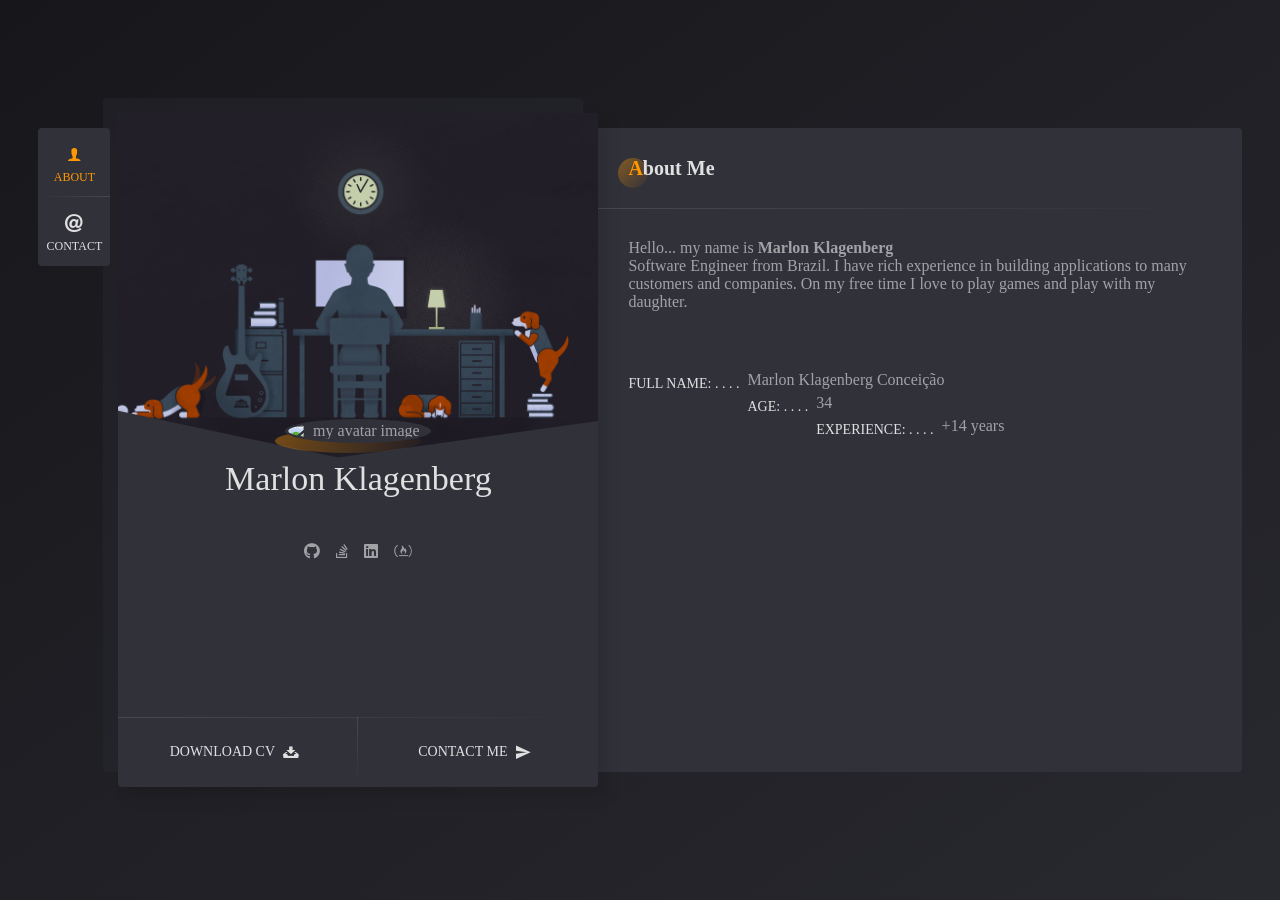
==== commit 6d87149f: "created dynamic personal info" ====
--- a/index.html
+++ b/index.html
@@ -4,32 +4,22 @@
     <meta http-equiv="Content-Type" content="text/html; charset=UTF-8">
     <meta http-equiv="X-UA-Compatible" content="IE=edge">
     <meta name="viewport" content="width=device-width, initial-scale=1, maximum-scale=1">
-    <link media="all" href="./assets/autoptimize_e7b9dab3af048e912f25f0db95c69fc4.css" rel="stylesheet">
-    <!-- <link media="only screen and (max-width: 768px)" href="./assets/_autoptimize_541e2ced151704f4ff1844c6de47ec02.css" rel="stylesheet"> -->
+    <link media="all" href="./assets/styles.css" rel="stylesheet">
     <title>Marlon Klagenberg's personal site</title>
     <meta name="robots" content="max-image-preview:large">
-    <!-- <link rel="dns-prefetch" href="https://maps.googleapis.com/"> -->
     <link rel="dns-prefetch" href="https://fonts.googleapis.com/">
-    <link rel="stylesheet" href="./assets/css.css" type="text/css" media="all">
-    <!-- <link rel="stylesheet" href="./assets/autoptimize_single_f0ae0ea79c5a149ac93bea3eba579117.css" type="text/css" media="all"> -->
-    <link rel="stylesheet" href="./assets/google-fonts-1-css.css" type="text/css" media="all">
-    <script type="text/javascript" src="./assets/jquery.min.js.download" id="jquery-core-js"></script> 
-   <!-- <link rel="https://api.w.org/" href="https://bslthemes.com/ryancv/dark/wp-json/">
-     <link rel="alternate" type="application/json" href="https://bslthemes.com/ryancv/dark/wp-json/wp/v2/pages/31">
-    <link rel="EditURI" type="application/rsd+xml" title="RSD" href="https://bslthemes.com/ryancv/dark/xmlrpc.php?rsd"> 
-    <link rel="alternate" type="application/json+oembed" href="https://bslthemes.com/ryancv/dark/wp-json/oembed/1.0/embed?url=https%3A%2F%2Fbslthemes.com%2Fryancv%2Fdark%2F">
-	<link rel="alternate" type="text/xml+oembed" href="https://bslthemes.com/ryancv/dark/wp-json/oembed/1.0/embed?url=https%3A%2F%2Fbslthemes.com%2Fryancv%2Fdark%2F&amp;format=xml">
-   -->
+    <link rel="stylesheet" href="./assets/fonts.css" type="text/css" media="all">
+    <link rel="stylesheet" href="./assets/google-fonts.css" type="text/css" media="all">
+    <script type="text/javascript" src="./assets/jquery.min.js" id="jquery-core-js"></script>
     <link rel="icon" href="./assets/favicon-code-32x32.png" sizes="32x32">
     <link rel="icon" href="./assets/favicon-code-128x128.png" sizes="128x128">
     <link rel="apple-touch-icon" href="./assets/favicon-code-128x128.png">
     <meta name="msapplication-TileImage" content="./assets/favicon-code-128x128.png">
-	<!-- TODO: check if it is necessary -->
-    <!-- <script src="./assets/wp-emoji-release.min.js.download" type="text/javascript" defer=""></script>
-    <script type="text/javascript" charset="UTF-8" src="./assets/common.js.download"></script>
-    <script type="text/javascript" charset="UTF-8" src="./assets/util.js.download"></script> -->
+    <script defer src="./assets/personal-info.js"></script>
   </head>
-  <body class="home page-template page-template-template-elementor-builder page-template-template-elementor-builder-php page page-id-31 theme-ryancv woocommerce-js elementor-default elementor-kit-134 elementor-page elementor-page-31 e--ua-blink e--ua-chrome e--ua-webkit" data-elementor-device-mode="desktop">
+
+  <body class="home page-template page-template-template-elementor-builder page-template-template-elementor-builder-php page page-id-31 theme-ryancv woocommerce-js elementor-default elementor-kit-134 elementor-page elementor-page-31 e--ua-blink e--ua-chrome e--ua-webkit"
+    data-elementor-device-mode="desktop">
     <div class="page page_wrap theme-style-classic theme-style-dark">
       <div class="preloader" style="display: none;">
         <div class="centrize full-width">
@@ -57,22 +47,20 @@
           <div class="profile">
             <div class="image">
               <a href="https://github.com/marlonklc">
-                <noscript><img src="https://avatars.githubusercontent.com/u/9343013" alt="Marlon Klagenberg"/></noscript>
-                <img class="lazyload" src="https://avatars.githubusercontent.com/u/9343013" data-src="https://avatars.githubusercontent.com/u/9343013" alt="Marlon Klagenberg">
+                <noscript><img src="https://avatars.githubusercontent.com/u/9343013" alt="my avatar image" /></noscript>
+                <img class="lazyload" src="https://avatars.githubusercontent.com/u/9343013" data-src="https://avatars.githubusercontent.com/u/9343013" alt="my avatar image">
               </a>
             </div>
-            <div class="title">Marlon Klagenberg</div>
-            <div class="subtitle subtitle-typed">Software Developer</div>
-            <span class="typed-cursor">|</span>
+            <div class="title personal-info-shortname"></div>
+            <div class="subtitle personal-info-technologies"></div>
           </div>
           <div class="top-menu top-menu-onepage">
             <div class="menu-main-menu-container">
               <ul id="menu-main-menu" class="menu">
-                <li data-id="menu-item-107" class=" menu-item menu-item-type-post_type menu-item-object-page menu-item-home current-menu-item page_item page-item-31 current_page_item"><a href="#home-e" class="one-page-menu-item"><span class="icon ion-ios-person"></span>About</a></li>
-                <!-- <li data-id="menu-item-108" class=" menu-item menu-item-type-post_type menu-item-object-page"><a href="#resume-e" class="one-page-menu-item"><span class="icon ion-android-list"></span>Resume</a></li> -->
-                <!-- <li data-id="menu-item-109" class=" menu-item menu-item-type-post_type menu-item-object-page"><a href="#works-e" class="one-page-menu-item"><span class="icon ion-paintbrush"></span>Works</a></li> -->
-                <!-- <li data-id="menu-item-110" class=" menu-item menu-item-type-post_type menu-item-object-page"><a href="#blog-e" class="one-page-menu-item"><span class="icon ion-chatbox-working"></span>Blog</a></li> -->
-                <li data-id="menu-item-111" class=" menu-item menu-item-type-post_type menu-item-object-page"><a href="#contacts-e" class="one-page-menu-item"><span class="icon ion-at"></span>Contact</a></li>
+                <li data-id="menu-item-107" class=" menu-item menu-item-type-post_type menu-item-object-page menu-item-home current-menu-item page_item page-item-31 current_page_item">
+                  <a href="#home-e" class="one-page-menu-item"><span class="icon ion-ios-person"></span>About</a></li>
+                <li data-id="menu-item-111" class=" menu-item menu-item-type-post_type menu-item-object-page">
+                  <a href="#contacts-e" class="one-page-menu-item"><span class="icon ion-at"></span>Contact</a></li>
               </ul>
             </div>
           </div>
@@ -80,31 +68,35 @@
         <div class="card-started" id="home-card">
           <div class="profile ">
             <div class="profile-content">
-              <div class="slide lazyloaded" data-bg="./assets/background.jpg" style="background-image: url('./assets/background.jpg');"></div>
+              <div class="slide lazyloaded" data-bg="./assets/background.jpg"
+                style="background-image: url('./assets/background.jpg');"></div>
               <div class="image">
                 <a href="https://github.com/marlonklc">
-                  <noscript><img src="https://avatars.githubusercontent.com/u/9343013" alt="Marlon Klagenberg"/></noscript>
-                  <img class=" lazyloaded" src="https://avatars.githubusercontent.com/u/9343013" data-src="https://avatars.githubusercontent.com/u/9343013" alt="Marlon Klagenberg">
+                  <noscript><img src="https://avatars.githubusercontent.com/u/9343013" alt="my avatar image" /></noscript>
+                  <img class=" lazyloaded" src="https://avatars.githubusercontent.com/u/9343013" data-src="https://avatars.githubusercontent.com/u/9343013" alt="my avatar image">
                 </a>
               </div>
-              <div class="title">Marlon Klagenberg</div>
-              <div class="subtitle subtitle-typed">Software Developer</div>
-              <span class="typed-cursor">|</span>
+              <div class="title personal-info-shortname"></div>
+              <div class="subtitle personal-info-technologies"></div>
               <div class="social">
-				  <a target="_blank" href="https://github.com/marlonklc"><span class="fab fa-github"></span></a>
-				  <a target="_blank" href="https://stackoverflow.com/users/6859760/marlon-klagenberg"><span class="fab fa-stack-overflow"></span></a>
-				  <a target="_blank" href="https://www.linkedin.com/in/marlon-klagenberg"><span class="fab fa-linkedin-square"></span></a>
-          <a target="_blank" href="https://www.freecodecamp.org/marlonklc"><span class="fab fa-free-code-camp"></span></a>
-			</div>
+                <a target="_blank" href="https://github.com/marlonklc"><span class="fab fa-github"></span></a>
+                <a target="_blank" href="https://stackoverflow.com/users/6859760/marlon-klagenberg"><span
+                    class="fab fa-stack-overflow"></span></a>
+                <a target="_blank" href="https://www.linkedin.com/in/marlon-klagenberg"><span
+                    class="fab fa-linkedin-square"></span></a>
+                <a target="_blank" href="https://www.freecodecamp.org/marlonklc"><span
+                    class="fab fa-free-code-camp"></span></a>
+              </div>
             </div>
             <div class="lnks">
-				<a href="https://drive.google.com/drive/folders/1LHYzIogQA0_-nXwhDnVQzDa6xAgxyzdP?usp=sharing" target="_blank" class="lnk">
-					<span class="text">Download CV</span><span class="ion ion-archive"></span>
-				</a> 
-				<a href="mailto:marlon.klc@gmail.com?subject=I found you by site" target="_top" class="lnk"> 
-					<span class="text">Contact Me</span><span class="ion ion-android-send"></span> 
-				</a>
-			</div>
+              <a href="https://drive.google.com/drive/folders/1LHYzIogQA0_-nXwhDnVQzDa6xAgxyzdP?usp=sharing"
+                target="_blank" class="lnk">
+                <span class="text">Download CV</span><span class="ion ion-archive"></span>
+              </a>
+              <a href="mailto:marlon.klc@gmail.com?subject=I found you by site" target="_top" class="lnk">
+                <span class="text">Contact Me</span><span class="ion ion-android-send"></span>
+              </a>
+            </div>
           </div>
         </div>
         <div class="card-inner animated active current-menu-item" id="card-home-e">
@@ -113,31 +105,43 @@
               <div data-elementor-type="wp-page" data-elementor-id="31" class="elementor elementor-31">
                 <div class="elementor-inner">
                   <div class="elementor-section-wrap">
-                    <section class="elementor-section elementor-top-section elementor-element elementor-element-1368f2f elementor-section-full_width elementor-section-height-default elementor-section-height-default" data-id="1368f2f" data-element_type="section">
+                    <section
+                      class="elementor-section elementor-top-section elementor-element elementor-element-1368f2f elementor-section-full_width elementor-section-height-default elementor-section-height-default"
+                      data-id="1368f2f" data-element_type="section">
                       <div class="elementor-container elementor-column-gap-no">
                         <div class="elementor-row">
-                          <div class="elementor-column elementor-col-100 elementor-top-column elementor-element elementor-element-8d69b8b" data-id="8d69b8b" data-element_type="column">
+                          <div
+                            class="elementor-column elementor-col-100 elementor-top-column elementor-element elementor-element-8d69b8b"
+                            data-id="8d69b8b" data-element_type="column">
                             <div class="elementor-column-wrap elementor-element-populated">
                               <div class="elementor-widget-wrap">
-                                <div class="elementor-element elementor-element-b939dc4 elementor-widget elementor-widget-ryancv-about-me" data-id="b939dc4" data-element_type="widget" data-widget_type="ryancv-about-me.default">
+                                <div
+                                  class="elementor-element elementor-element-b939dc4 elementor-widget elementor-widget-ryancv-about-me"
+                                  data-id="b939dc4" data-element_type="widget" data-widget_type="ryancv-about-me.default">
                                   <div class="elementor-widget-container">
                                     <div class="content about">
                                       <div class="title"><span class="first-word"></span> <span>About Me</span></div>
                                       <div class="row">
                                         <div class="col col-d-12 col-t-12 col-m-12 border-line-v">
                                           <div class="text-box">
-                                            <div>
-												<strong>Hello!!! I’m Marlon Klagenberg....</strong><br/>
-												Software Engineer from Brazil. I have rich experience in building applications to many customers and companies. On my free time I love to play games and play with my daughter.
-											</div>
+                                            <div class="personal-info-aboutme">
+                                              <!-- <strong>Hello!!! I’m Marlon Klagenberg....</strong><br />
+                                              Software Engineer from Brazil. I have rich experience in building
+                                              applications to many customers and companies. On my free time I love to play
+                                              games and play with my daughter. -->
+                                            </div>
                                           </div>
                                         </div>
                                         <div class="col col-d-12 col-t-12 col-m-12 border-line-v">
                                           <div class="info-list">
                                             <ul>
-											  <li style="display: block; width: 100%;"><strong><span>Full name:</span></strong><span>Marlon Klagenberg Conceição</span></li>
-                                              <li style="display: block; width: 100%;"><strong><span>Age:</span></strong><span>30</span></li>
-                                              <li style="display: block; width: 100%;"><strong><span>Experience:</span></strong><span>10+ years</span></li>
+                                              <li style="display: block; width: 100%;">
+                                                <strong><span>Full name:</span></strong><span class="personal-info-fullname"></span>
+                                              </li>
+                                              <li style="display: block; width: 100%;">
+                                                <strong><span>Age:</span></strong><span class="personal-info-age"></span></li>
+                                              <li style="display: block; width: 100%;">
+                                                <strong><span>Experience:</span></strong><span class="personal-info-experiencetime"></span></li>
                                             </ul>
                                           </div>
                                         </div>
@@ -153,1083 +157,1083 @@
                       </div>
                     </section>
                     <!-- <section class="elementor-section elementor-top-section elementor-element elementor-element-ac2a78f elementor-section-full_width elementor-section-height-default elementor-section-height-default" data-id="ac2a78f" data-element_type="section">
-                      <div class="elementor-container elementor-column-gap-no">
-                        <div class="elementor-row">
-                          <div class="elementor-column elementor-col-100 elementor-top-column elementor-element elementor-element-15d3f26" data-id="15d3f26" data-element_type="column">
-                            <div class="elementor-column-wrap elementor-element-populated">
-                              <div class="elementor-widget-wrap">
-                                <div class="elementor-element elementor-element-7412363 elementor-widget elementor-widget-ryancv-services" data-id="7412363" data-element_type="widget" data-widget_type="ryancv-services.default">
-                                  <div class="elementor-widget-container">
-                                    <div class="content services">
-                                      <div class="title"><span class="first-word"></span> <span>My Services</span></div>
-                                      <div class="row service-items border-line-v">
-                                        <div class="col col-d-6 col-t-6 col-m-12 border-line-h">
-                                          <div class="service-item">
-                                            <div class="icon"> <span class="fa fa-code"></span></div>
-                                            <div class="name"> <span> Web Development </span></div>
-                                            <div class="desc">
-                                              <div>
-                                                <p>Modern and mobile-ready website that will help you reach all of your marketing.</p>
-                                              </div>
-                                            </div>
-                                          </div>
-                                        </div>
-                                        <div class="col col-d-6 col-t-6 col-m-12 border-line-h">
-                                          <div class="service-item">
-                                            <div class="icon"> <span class="fa fa-music"></span></div>
-                                            <div class="name"> <span> Music Writing </span></div>
-                                            <div class="desc">
-                                              <div>
-                                                <p>Music copying, writing, creating, transcription, arranging and composition services.</p>
-                                              </div>
-                                            </div>
-                                          </div>
-                                        </div>
-                                        <div class="col col-d-6 col-t-6 col-m-12">
-                                          <div class="service-item">
-                                            <div class="icon"> <span class="fa fa-buysellads"></span></div>
-                                            <div class="name"> <span> Advetising </span></div>
-                                            <div class="desc">
-                                              <div>
-                                                <p>Advertising services include television, radio, print, mail, and web apps.</p>
-                                              </div>
-                                            </div>
-                                          </div>
-                                        </div>
-                                        <div class="col col-d-6 col-t-6 col-m-12">
-                                          <div class="service-item">
-                                            <div class="icon"> <span class="fa fa-gamepad"></span></div>
-                                            <div class="name"> <span> Game Development </span></div>
-                                            <div class="desc">
-                                              <div>
-                                                <p>Developing memorable and unique mobile android, ios and video games.</p>
-                                              </div>
-                                            </div>
-                                          </div>
-                                        </div>
-                                      </div>
-                                      <div class="clear"></div>
-                                    </div>
-                                  </div>
-                                </div>
-                              </div>
-                            </div>
-                          </div>
-                        </div>
-                      </div>
-                    </section> -->
+                        <div class="elementor-container elementor-column-gap-no">
+                          <div class="elementor-row">
+                            <div class="elementor-column elementor-col-100 elementor-top-column elementor-element elementor-element-15d3f26" data-id="15d3f26" data-element_type="column">
+                              <div class="elementor-column-wrap elementor-element-populated">
+                                <div class="elementor-widget-wrap">
+                                  <div class="elementor-element elementor-element-7412363 elementor-widget elementor-widget-ryancv-services" data-id="7412363" data-element_type="widget" data-widget_type="ryancv-services.default">
+                                    <div class="elementor-widget-container">
+                                      <div class="content services">
+                                        <div class="title"><span class="first-word"></span> <span>My Services</span></div>
+                                        <div class="row service-items border-line-v">
+                                          <div class="col col-d-6 col-t-6 col-m-12 border-line-h">
+                                            <div class="service-item">
+                                              <div class="icon"> <span class="fa fa-code"></span></div>
+                                              <div class="name"> <span> Web Development </span></div>
+                                              <div class="desc">
+                                                <div>
+                                                  <p>Modern and mobile-ready website that will help you reach all of your marketing.</p>
+                                                </div>
+                                              </div>
+                                            </div>
+                                          </div>
+                                          <div class="col col-d-6 col-t-6 col-m-12 border-line-h">
+                                            <div class="service-item">
+                                              <div class="icon"> <span class="fa fa-music"></span></div>
+                                              <div class="name"> <span> Music Writing </span></div>
+                                              <div class="desc">
+                                                <div>
+                                                  <p>Music copying, writing, creating, transcription, arranging and composition services.</p>
+                                                </div>
+                                              </div>
+                                            </div>
+                                          </div>
+                                          <div class="col col-d-6 col-t-6 col-m-12">
+                                            <div class="service-item">
+                                              <div class="icon"> <span class="fa fa-buysellads"></span></div>
+                                              <div class="name"> <span> Advetising </span></div>
+                                              <div class="desc">
+                                                <div>
+                                                  <p>Advertising services include television, radio, print, mail, and web apps.</p>
+                                                </div>
+                                              </div>
+                                            </div>
+                                          </div>
+                                          <div class="col col-d-6 col-t-6 col-m-12">
+                                            <div class="service-item">
+                                              <div class="icon"> <span class="fa fa-gamepad"></span></div>
+                                              <div class="name"> <span> Game Development </span></div>
+                                              <div class="desc">
+                                                <div>
+                                                  <p>Developing memorable and unique mobile android, ios and video games.</p>
+                                                </div>
+                                              </div>
+                                            </div>
+                                          </div>
+                                        </div>
+                                        <div class="clear"></div>
+                                      </div>
+                                    </div>
+                                  </div>
+                                </div>
+                              </div>
+                            </div>
+                          </div>
+                        </div>
+                      </section> -->
                     <!-- <section class="elementor-section elementor-top-section elementor-element elementor-element-4ab94b5 elementor-section-full_width elementor-section-height-default elementor-section-height-default" data-id="4ab94b5" data-element_type="section">
-                      <div class="elementor-container elementor-column-gap-no">
-                        <div class="elementor-row">
-                          <div class="elementor-column elementor-col-100 elementor-top-column elementor-element elementor-element-7bb6851" data-id="7bb6851" data-element_type="column">
-                            <div class="elementor-column-wrap elementor-element-populated">
-                              <div class="elementor-widget-wrap">
-                                <div class="elementor-element elementor-element-cd90f3f elementor-widget elementor-widget-ryancv-pricing" data-id="cd90f3f" data-element_type="widget" data-widget_type="ryancv-pricing.default">
-                                  <div class="elementor-widget-container">
-                                    <div class="content pricing">
-                                      <div class="title"><span class="first-word"></span> <span>Pricing</span></div>
-                                      <div class="row pricing-items">
-                                        <div class="col col-d-6 col-t-6 col-m-12 border-line-v">
-                                          <div class="pricing-item">
-                                            <div class="icon"> <i class="fa fa-battery-half"></i></div>
-                                            <div class="name"> <span> Basic </span></div>
-                                            <div class="amount"> <span class="dollar"> <span> $ </span> </span> <span class="number"> <span> 22 </span> </span> <span class="period"> <span> hour </span> </span></div>
-                                            <div class="feature-list">
-                                              <div>
-                                                <ul>
-                                                  <li>Web Development</li>
-                                                  <li>Advetising</li>
-                                                  <li>Game Development</li>
-                                                  <li>Music Writing</li>
-                                                  <li>Photography</li>
-                                                </ul>
-                                              </div>
-                                            </div>
-                                            <div class="lnks"> <a href="https://bslthemes.com/ryancv/dark/#" class="lnk"> <span class="text"> <span> Buy Basic </span> </span> <i class=""></i> </a></div>
-                                          </div>
-                                        </div>
-                                        <div class="col col-d-6 col-t-6 col-m-12 border-line-v">
-                                          <div class="pricing-item">
-                                            <div class="icon"> <i class="fa fa-battery-full"></i></div>
-                                            <div class="name"> <span> Pro </span></div>
-                                            <div class="amount"> <span class="dollar"> <span> $ </span> </span> <span class="number"> <span> 48 </span> </span> <span class="period"> <span> hour </span> </span></div>
-                                            <div class="feature-list">
-                                              <div>
-                                                <ul>
-                                                  <li>Web Development</li>
-                                                  <li>Advetising</li>
-                                                  <li>Game Development</li>
-                                                  <li>Music Writing <strong>new</strong></li>
-                                                  <li>Photography <strong>new</strong></li>
-                                                </ul>
-                                              </div>
-                                            </div>
-                                            <div class="lnks"> <a href="https://bslthemes.com/ryancv/dark/#" class="lnk"> <span class="text"> <span> Buy Pro </span> </span> <i class=""></i> </a></div>
-                                          </div>
-                                        </div>
-                                        <div class="clear"></div>
-                                      </div>
-                                    </div>
-                                  </div>
-                                </div>
-                              </div>
-                            </div>
-                          </div>
-                        </div>
-                      </div>
-                    </section>
-                    <section class="elementor-section elementor-top-section elementor-element elementor-element-18b4760 elementor-section-full_width elementor-section-height-default elementor-section-height-default" data-id="18b4760" data-element_type="section">
-                      <div class="elementor-container elementor-column-gap-no">
-                        <div class="elementor-row">
-                          <div class="elementor-column elementor-col-100 elementor-top-column elementor-element elementor-element-094a289" data-id="094a289" data-element_type="column">
-                            <div class="elementor-column-wrap elementor-element-populated">
-                              <div class="elementor-widget-wrap">
-                                <div class="elementor-element elementor-element-35e1624 elementor-widget elementor-widget-ryancv-fun-facts" data-id="35e1624" data-element_type="widget" data-widget_type="ryancv-fun-facts.default">
-                                  <div class="elementor-widget-container">
-                                    <div class="content fuct">
-                                      <div class="title"><span class="first-word"></span> <span>Fun Facts</span></div>
-                                      <div class="row fuct-items">
-                                        <div class="col col-d-3 col-t-3 col-m-6 border-line-v">
-                                          <div class="fuct-item">
-                                            <div class="icon"> <span class="fa fa-music"></span></div>
-                                            <div class="name"> <span> 80 Albumes Listened </span></div>
-                                          </div>
-                                        </div>
-                                        <div class="col col-d-3 col-t-3 col-m-6 border-line-v">
-                                          <div class="fuct-item">
-                                            <div class="icon"> <span class="fa fa-trophy"></span></div>
-                                            <div class="name"> <span> 15 Awards Won </span></div>
-                                          </div>
-                                        </div>
-                                        <div class="col col-d-3 col-t-3 col-m-6 border-line-v">
-                                          <div class="fuct-item">
-                                            <div class="icon"> <span class="fa fa-coffee"></span></div>
-                                            <div class="name"> <span> 1 000 Cups Of Coffee </span></div>
-                                          </div>
-                                        </div>
-                                        <div class="col col-d-3 col-t-3 col-m-6 border-line-v">
-                                          <div class="fuct-item">
-                                            <div class="icon"> <span class="fa fa-flag"></span></div>
-                                            <div class="name"> <span> 10 Countries Visited </span></div>
-                                          </div>
-                                        </div>
-                                        <div class="clear"></div>
-                                      </div>
-                                    </div>
-                                  </div>
-                                </div>
-                              </div>
-                            </div>
-                          </div>
-                        </div>
-                      </div>
-                    </section>
-                    <section class="elementor-section elementor-top-section elementor-element elementor-element-b6c68ba elementor-section-full_width elementor-section-height-default elementor-section-height-default" data-id="b6c68ba" data-element_type="section">
-                      <div class="elementor-container elementor-column-gap-no">
-                        <div class="elementor-row">
-                          <div class="elementor-column elementor-col-100 elementor-top-column elementor-element elementor-element-96793b8" data-id="96793b8" data-element_type="column">
-                            <div class="elementor-column-wrap elementor-element-populated">
-                              <div class="elementor-widget-wrap">
-                                <div class="elementor-element elementor-element-bdab611 elementor-widget elementor-widget-ryancv-quote" data-id="bdab611" data-element_type="widget" data-widget_type="ryancv-quote.default">
-                                  <div class="elementor-widget-container">
-                                    <div class="content quote">
-                                      <div class="title"><span class="first-word"></span> <span>Quote</span></div>
-                                      <div class="row">
-                                        <div class="col col-d-12 col-t-12 col-m-12 border-line-v">
-                                          <div class="revs-item">
-                                            <div class="text">
-                                              <div> Lorem ipsum dolor sit amet, consectetur adipiscing elit. Lorem ipsum dolor sit amet, consectetur adipiscing elit.</div>
-                                            </div>
-                                            <div class="user">
-                                              <div class="img">
-                                                <noscript><img src="https://bslthemes.com/ryancv/dark/wp-content/uploads/2021/12/team1-184x245.jpeg" alt="Marlon Klagenberg" /></noscript>
-                                                <img class="lazyload" src="data:image/svg+xml,%3Csvg%20xmlns=%22http://www.w3.org/2000/svg%22%20viewBox=%220%200%20210%20140%22%3E%3C/svg%3E" data-src="https://bslthemes.com/ryancv/dark/wp-content/uploads/2021/12/team1-184x245.jpeg" alt="Marlon Klagenberg">
-                                              </div>
-                                              <div class="info">
-                                                <div class="name">Marlon Klagenberg</div>
-                                                <div class="company">Web Designer</div>
-                                              </div>
-                                              <div class="clear"></div>
-                                            </div>
-                                          </div>
-                                        </div>
-                                        <div class="clear"></div>
-                                      </div>
-                                    </div>
-                                  </div>
-                                </div>
-                              </div>
-                            </div>
-                          </div>
-                        </div>
-                      </div>
-                    </section>
-                    <section class="elementor-section elementor-top-section elementor-element elementor-element-0452329 elementor-section-full_width elementor-section-height-default elementor-section-height-default" data-id="0452329" data-element_type="section">
-                      <div class="elementor-container elementor-column-gap-no">
-                        <div class="elementor-row">
-                          <div class="elementor-column elementor-col-100 elementor-top-column elementor-element elementor-element-07fff22" data-id="07fff22" data-element_type="column">
-                            <div class="elementor-column-wrap elementor-element-populated">
-                              <div class="elementor-widget-wrap">
-                                <div class="elementor-element elementor-element-24493e4 elementor-widget elementor-widget-ryancv-clients" data-id="24493e4" data-element_type="widget" data-widget_type="ryancv-clients.default">
-                                  <div class="elementor-widget-container">
-                                    <div class="content clients">
-                                      <div class="title"><span class="first-word"></span> <span>Clients</span></div>
-                                      <div class="row client-items">
-                                        <div class="col col-d-3 col-t-3 col-m-6 border-line-v">
-                                          <div class="client-item">
-                                            <div class="image">
-                                              <a href="https://bslthemes.com/ryancv/dark/#">
-                                                <noscript><img src="https://bslthemes.com/ryancv/dark/wp-content/uploads/2021/12/client4-184x167.png" alt="Client 1" /></noscript>
-                                                <img class="lazyload" src="data:image/svg+xml,%3Csvg%20xmlns=%22http://www.w3.org/2000/svg%22%20viewBox=%220%200%20210%20140%22%3E%3C/svg%3E" data-src="https://bslthemes.com/ryancv/dark/wp-content/uploads/2021/12/client4-184x167.png" alt="Client 1"> 
-                                              </a>
-                                            </div>
-                                          </div>
-                                        </div>
-                                        <div class="col col-d-3 col-t-3 col-m-6 border-line-v">
-                                          <div class="client-item">
-                                            <div class="image">
-                                              <a href="https://bslthemes.com/ryancv/dark/#">
-                                                <noscript><img src="https://bslthemes.com/ryancv/dark/wp-content/uploads/2021/12/client3-184x164.png" alt="Client 2" /></noscript>
-                                                <img class="lazyload" src="data:image/svg+xml,%3Csvg%20xmlns=%22http://www.w3.org/2000/svg%22%20viewBox=%220%200%20210%20140%22%3E%3C/svg%3E" data-src="https://bslthemes.com/ryancv/dark/wp-content/uploads/2021/12/client3-184x164.png" alt="Client 2"> 
-                                              </a>
-                                            </div>
-                                          </div>
-                                        </div>
-                                        <div class="col col-d-3 col-t-3 col-m-6 border-line-v">
-                                          <div class="client-item">
-                                            <div class="image">
-                                              <a href="https://bslthemes.com/ryancv/dark/#">
-                                                <noscript><img src="https://bslthemes.com/ryancv/dark/wp-content/uploads/2021/12/client2-184x66.png" alt="Client 3" /></noscript>
-                                                <img class="lazyload" src="data:image/svg+xml,%3Csvg%20xmlns=%22http://www.w3.org/2000/svg%22%20viewBox=%220%200%20210%20140%22%3E%3C/svg%3E" data-src="https://bslthemes.com/ryancv/dark/wp-content/uploads/2021/12/client2-184x66.png" alt="Client 3"> 
-                                              </a>
-                                            </div>
-                                          </div>
-                                        </div>
-                                        <div class="col col-d-3 col-t-3 col-m-6 border-line-v">
-                                          <div class="client-item">
-                                            <div class="image">
-                                              <a href="https://bslthemes.com/ryancv/dark/#">
-                                                <noscript><img src="https://bslthemes.com/ryancv/dark/wp-content/uploads/2021/12/client1-184x89.png" alt="Client 4" /></noscript>
-                                                <img class="lazyload" src="data:image/svg+xml,%3Csvg%20xmlns=%22http://www.w3.org/2000/svg%22%20viewBox=%220%200%20210%20140%22%3E%3C/svg%3E" data-src="https://bslthemes.com/ryancv/dark/wp-content/uploads/2021/12/client1-184x89.png" alt="Client 4"> 
-                                              </a>
-                                            </div>
-                                          </div>
-                                        </div>
-                                        <div class="clear"></div>
-                                      </div>
-                                    </div>
-                                  </div>
-                                </div>
-                              </div>
-                            </div>
-                          </div>
-                        </div>
-                      </div>
-                    </section>
-                    <section class="elementor-section elementor-top-section elementor-element elementor-element-c6239ff elementor-section-full_width elementor-section-height-default elementor-section-height-default" data-id="c6239ff" data-element_type="section">
-                      <div class="elementor-container elementor-column-gap-no">
-                        <div class="elementor-row">
-                          <div class="elementor-column elementor-col-100 elementor-top-column elementor-element elementor-element-73fe5b3" data-id="73fe5b3" data-element_type="column">
-                            <div class="elementor-column-wrap elementor-element-populated">
-                              <div class="elementor-widget-wrap">
-                                <div class="elementor-element elementor-element-ff09fc9 elementor-widget elementor-widget-ryancv-custom-text" data-id="ff09fc9" data-element_type="widget" data-widget_type="ryancv-custom-text.default">
-                                  <div class="elementor-widget-container">
-                                    <div class="content custom-text">
-                                      <div class="title"><span class="first-word"></span> <span>Custom Text</span></div>
-                                      <div class="row border-line-v">
-                                        <div class="col col-m-12 col-t-12 col-d-12">
-                                          <div class="post-box single-post-text">
-                                            <div class="blog-content">
-                                              <div>
-                                                <p>Lorem ipsum dolor sit amet, consectetur adipiscing elit. Aliquam sit amet purus urna. Proin dictum fringilla enim, sit amet suscipit dolor dictum in. Maecenas porttitor, est et malesuada congue, ligula elit fermentum massa, sit amet porta odio est at velit. Sed nec turpis neque. Fusce at mi felis, sed interdum tortor.</p>
-                                              </div>
-                                            </div>
-                                          </div>
-                                        </div>
-                                      </div>
-                                    </div>
-                                  </div>
-                                </div>
-                              </div>
-                            </div>
-                          </div>
-                        </div>
-                      </div>
-                    </section> -->
+                        <div class="elementor-container elementor-column-gap-no">
+                          <div class="elementor-row">
+                            <div class="elementor-column elementor-col-100 elementor-top-column elementor-element elementor-element-7bb6851" data-id="7bb6851" data-element_type="column">
+                              <div class="elementor-column-wrap elementor-element-populated">
+                                <div class="elementor-widget-wrap">
+                                  <div class="elementor-element elementor-element-cd90f3f elementor-widget elementor-widget-ryancv-pricing" data-id="cd90f3f" data-element_type="widget" data-widget_type="ryancv-pricing.default">
+                                    <div class="elementor-widget-container">
+                                      <div class="content pricing">
+                                        <div class="title"><span class="first-word"></span> <span>Pricing</span></div>
+                                        <div class="row pricing-items">
+                                          <div class="col col-d-6 col-t-6 col-m-12 border-line-v">
+                                            <div class="pricing-item">
+                                              <div class="icon"> <i class="fa fa-battery-half"></i></div>
+                                              <div class="name"> <span> Basic </span></div>
+                                              <div class="amount"> <span class="dollar"> <span> $ </span> </span> <span class="number"> <span> 22 </span> </span> <span class="period"> <span> hour </span> </span></div>
+                                              <div class="feature-list">
+                                                <div>
+                                                  <ul>
+                                                    <li>Web Development</li>
+                                                    <li>Advetising</li>
+                                                    <li>Game Development</li>
+                                                    <li>Music Writing</li>
+                                                    <li>Photography</li>
+                                                  </ul>
+                                                </div>
+                                              </div>
+                                              <div class="lnks"> <a href="https://bslthemes.com/ryancv/dark/#" class="lnk"> <span class="text"> <span> Buy Basic </span> </span> <i class=""></i> </a></div>
+                                            </div>
+                                          </div>
+                                          <div class="col col-d-6 col-t-6 col-m-12 border-line-v">
+                                            <div class="pricing-item">
+                                              <div class="icon"> <i class="fa fa-battery-full"></i></div>
+                                              <div class="name"> <span> Pro </span></div>
+                                              <div class="amount"> <span class="dollar"> <span> $ </span> </span> <span class="number"> <span> 48 </span> </span> <span class="period"> <span> hour </span> </span></div>
+                                              <div class="feature-list">
+                                                <div>
+                                                  <ul>
+                                                    <li>Web Development</li>
+                                                    <li>Advetising</li>
+                                                    <li>Game Development</li>
+                                                    <li>Music Writing <strong>new</strong></li>
+                                                    <li>Photography <strong>new</strong></li>
+                                                  </ul>
+                                                </div>
+                                              </div>
+                                              <div class="lnks"> <a href="https://bslthemes.com/ryancv/dark/#" class="lnk"> <span class="text"> <span> Buy Pro </span> </span> <i class=""></i> </a></div>
+                                            </div>
+                                          </div>
+                                          <div class="clear"></div>
+                                        </div>
+                                      </div>
+                                    </div>
+                                  </div>
+                                </div>
+                              </div>
+                            </div>
+                          </div>
+                        </div>
+                      </section>
+                      <section class="elementor-section elementor-top-section elementor-element elementor-element-18b4760 elementor-section-full_width elementor-section-height-default elementor-section-height-default" data-id="18b4760" data-element_type="section">
+                        <div class="elementor-container elementor-column-gap-no">
+                          <div class="elementor-row">
+                            <div class="elementor-column elementor-col-100 elementor-top-column elementor-element elementor-element-094a289" data-id="094a289" data-element_type="column">
+                              <div class="elementor-column-wrap elementor-element-populated">
+                                <div class="elementor-widget-wrap">
+                                  <div class="elementor-element elementor-element-35e1624 elementor-widget elementor-widget-ryancv-fun-facts" data-id="35e1624" data-element_type="widget" data-widget_type="ryancv-fun-facts.default">
+                                    <div class="elementor-widget-container">
+                                      <div class="content fuct">
+                                        <div class="title"><span class="first-word"></span> <span>Fun Facts</span></div>
+                                        <div class="row fuct-items">
+                                          <div class="col col-d-3 col-t-3 col-m-6 border-line-v">
+                                            <div class="fuct-item">
+                                              <div class="icon"> <span class="fa fa-music"></span></div>
+                                              <div class="name"> <span> 80 Albumes Listened </span></div>
+                                            </div>
+                                          </div>
+                                          <div class="col col-d-3 col-t-3 col-m-6 border-line-v">
+                                            <div class="fuct-item">
+                                              <div class="icon"> <span class="fa fa-trophy"></span></div>
+                                              <div class="name"> <span> 15 Awards Won </span></div>
+                                            </div>
+                                          </div>
+                                          <div class="col col-d-3 col-t-3 col-m-6 border-line-v">
+                                            <div class="fuct-item">
+                                              <div class="icon"> <span class="fa fa-coffee"></span></div>
+                                              <div class="name"> <span> 1 000 Cups Of Coffee </span></div>
+                                            </div>
+                                          </div>
+                                          <div class="col col-d-3 col-t-3 col-m-6 border-line-v">
+                                            <div class="fuct-item">
+                                              <div class="icon"> <span class="fa fa-flag"></span></div>
+                                              <div class="name"> <span> 10 Countries Visited </span></div>
+                                            </div>
+                                          </div>
+                                          <div class="clear"></div>
+                                        </div>
+                                      </div>
+                                    </div>
+                                  </div>
+                                </div>
+                              </div>
+                            </div>
+                          </div>
+                        </div>
+                      </section>
+                      <section class="elementor-section elementor-top-section elementor-element elementor-element-b6c68ba elementor-section-full_width elementor-section-height-default elementor-section-height-default" data-id="b6c68ba" data-element_type="section">
+                        <div class="elementor-container elementor-column-gap-no">
+                          <div class="elementor-row">
+                            <div class="elementor-column elementor-col-100 elementor-top-column elementor-element elementor-element-96793b8" data-id="96793b8" data-element_type="column">
+                              <div class="elementor-column-wrap elementor-element-populated">
+                                <div class="elementor-widget-wrap">
+                                  <div class="elementor-element elementor-element-bdab611 elementor-widget elementor-widget-ryancv-quote" data-id="bdab611" data-element_type="widget" data-widget_type="ryancv-quote.default">
+                                    <div class="elementor-widget-container">
+                                      <div class="content quote">
+                                        <div class="title"><span class="first-word"></span> <span>Quote</span></div>
+                                        <div class="row">
+                                          <div class="col col-d-12 col-t-12 col-m-12 border-line-v">
+                                            <div class="revs-item">
+                                              <div class="text">
+                                                <div> Lorem ipsum dolor sit amet, consectetur adipiscing elit. Lorem ipsum dolor sit amet, consectetur adipiscing elit.</div>
+                                              </div>
+                                              <div class="user">
+                                                <div class="img">
+                                                  <noscript><img src="https://bslthemes.com/ryancv/dark/wp-content/uploads/2021/12/team1-184x245.jpeg" alt="Marlon Klagenberg" /></noscript>
+                                                  <img class="lazyload" src="data:image/svg+xml,%3Csvg%20xmlns=%22http://www.w3.org/2000/svg%22%20viewBox=%220%200%20210%20140%22%3E%3C/svg%3E" data-src="https://bslthemes.com/ryancv/dark/wp-content/uploads/2021/12/team1-184x245.jpeg" alt="Marlon Klagenberg">
+                                                </div>
+                                                <div class="info">
+                                                  <div class="name">Marlon Klagenberg</div>
+                                                  <div class="company">Web Designer</div>
+                                                </div>
+                                                <div class="clear"></div>
+                                              </div>
+                                            </div>
+                                          </div>
+                                          <div class="clear"></div>
+                                        </div>
+                                      </div>
+                                    </div>
+                                  </div>
+                                </div>
+                              </div>
+                            </div>
+                          </div>
+                        </div>
+                      </section>
+                      <section class="elementor-section elementor-top-section elementor-element elementor-element-0452329 elementor-section-full_width elementor-section-height-default elementor-section-height-default" data-id="0452329" data-element_type="section">
+                        <div class="elementor-container elementor-column-gap-no">
+                          <div class="elementor-row">
+                            <div class="elementor-column elementor-col-100 elementor-top-column elementor-element elementor-element-07fff22" data-id="07fff22" data-element_type="column">
+                              <div class="elementor-column-wrap elementor-element-populated">
+                                <div class="elementor-widget-wrap">
+                                  <div class="elementor-element elementor-element-24493e4 elementor-widget elementor-widget-ryancv-clients" data-id="24493e4" data-element_type="widget" data-widget_type="ryancv-clients.default">
+                                    <div class="elementor-widget-container">
+                                      <div class="content clients">
+                                        <div class="title"><span class="first-word"></span> <span>Clients</span></div>
+                                        <div class="row client-items">
+                                          <div class="col col-d-3 col-t-3 col-m-6 border-line-v">
+                                            <div class="client-item">
+                                              <div class="image">
+                                                <a href="https://bslthemes.com/ryancv/dark/#">
+                                                  <noscript><img src="https://bslthemes.com/ryancv/dark/wp-content/uploads/2021/12/client4-184x167.png" alt="Client 1" /></noscript>
+                                                  <img class="lazyload" src="data:image/svg+xml,%3Csvg%20xmlns=%22http://www.w3.org/2000/svg%22%20viewBox=%220%200%20210%20140%22%3E%3C/svg%3E" data-src="https://bslthemes.com/ryancv/dark/wp-content/uploads/2021/12/client4-184x167.png" alt="Client 1"> 
+                                                </a>
+                                              </div>
+                                            </div>
+                                          </div>
+                                          <div class="col col-d-3 col-t-3 col-m-6 border-line-v">
+                                            <div class="client-item">
+                                              <div class="image">
+                                                <a href="https://bslthemes.com/ryancv/dark/#">
+                                                  <noscript><img src="https://bslthemes.com/ryancv/dark/wp-content/uploads/2021/12/client3-184x164.png" alt="Client 2" /></noscript>
+                                                  <img class="lazyload" src="data:image/svg+xml,%3Csvg%20xmlns=%22http://www.w3.org/2000/svg%22%20viewBox=%220%200%20210%20140%22%3E%3C/svg%3E" data-src="https://bslthemes.com/ryancv/dark/wp-content/uploads/2021/12/client3-184x164.png" alt="Client 2"> 
+                                                </a>
+                                              </div>
+                                            </div>
+                                          </div>
+                                          <div class="col col-d-3 col-t-3 col-m-6 border-line-v">
+                                            <div class="client-item">
+                                              <div class="image">
+                                                <a href="https://bslthemes.com/ryancv/dark/#">
+                                                  <noscript><img src="https://bslthemes.com/ryancv/dark/wp-content/uploads/2021/12/client2-184x66.png" alt="Client 3" /></noscript>
+                                                  <img class="lazyload" src="data:image/svg+xml,%3Csvg%20xmlns=%22http://www.w3.org/2000/svg%22%20viewBox=%220%200%20210%20140%22%3E%3C/svg%3E" data-src="https://bslthemes.com/ryancv/dark/wp-content/uploads/2021/12/client2-184x66.png" alt="Client 3"> 
+                                                </a>
+                                              </div>
+                                            </div>
+                                          </div>
+                                          <div class="col col-d-3 col-t-3 col-m-6 border-line-v">
+                                            <div class="client-item">
+                                              <div class="image">
+                                                <a href="https://bslthemes.com/ryancv/dark/#">
+                                                  <noscript><img src="https://bslthemes.com/ryancv/dark/wp-content/uploads/2021/12/client1-184x89.png" alt="Client 4" /></noscript>
+                                                  <img class="lazyload" src="data:image/svg+xml,%3Csvg%20xmlns=%22http://www.w3.org/2000/svg%22%20viewBox=%220%200%20210%20140%22%3E%3C/svg%3E" data-src="https://bslthemes.com/ryancv/dark/wp-content/uploads/2021/12/client1-184x89.png" alt="Client 4"> 
+                                                </a>
+                                              </div>
+                                            </div>
+                                          </div>
+                                          <div class="clear"></div>
+                                        </div>
+                                      </div>
+                                    </div>
+                                  </div>
+                                </div>
+                              </div>
+                            </div>
+                          </div>
+                        </div>
+                      </section>
+                      <section class="elementor-section elementor-top-section elementor-element elementor-element-c6239ff elementor-section-full_width elementor-section-height-default elementor-section-height-default" data-id="c6239ff" data-element_type="section">
+                        <div class="elementor-container elementor-column-gap-no">
+                          <div class="elementor-row">
+                            <div class="elementor-column elementor-col-100 elementor-top-column elementor-element elementor-element-73fe5b3" data-id="73fe5b3" data-element_type="column">
+                              <div class="elementor-column-wrap elementor-element-populated">
+                                <div class="elementor-widget-wrap">
+                                  <div class="elementor-element elementor-element-ff09fc9 elementor-widget elementor-widget-ryancv-custom-text" data-id="ff09fc9" data-element_type="widget" data-widget_type="ryancv-custom-text.default">
+                                    <div class="elementor-widget-container">
+                                      <div class="content custom-text">
+                                        <div class="title"><span class="first-word"></span> <span>Custom Text</span></div>
+                                        <div class="row border-line-v">
+                                          <div class="col col-m-12 col-t-12 col-d-12">
+                                            <div class="post-box single-post-text">
+                                              <div class="blog-content">
+                                                <div>
+                                                  <p>Lorem ipsum dolor sit amet, consectetur adipiscing elit. Aliquam sit amet purus urna. Proin dictum fringilla enim, sit amet suscipit dolor dictum in. Maecenas porttitor, est et malesuada congue, ligula elit fermentum massa, sit amet porta odio est at velit. Sed nec turpis neque. Fusce at mi felis, sed interdum tortor.</p>
+                                                </div>
+                                              </div>
+                                            </div>
+                                          </div>
+                                        </div>
+                                      </div>
+                                    </div>
+                                  </div>
+                                </div>
+                              </div>
+                            </div>
+                          </div>
+                        </div>
+                      </section> -->
                   </div>
                 </div>
               </div>
             </div>
           </div>
         </div>
-        <div class="card-inner" id="card-resume-e">
-          <div class="card-wrap">
-            <div id="post-41" class="post-41 page type-page status-publish hentry">
-              <div data-elementor-type="wp-page" data-elementor-id="41" class="elementor elementor-41">
-                <div class="elementor-inner">
-                  <div class="elementor-section-wrap">
-                    <section class="elementor-section elementor-top-section elementor-element elementor-element-59895bb elementor-section-full_width elementor-section-height-default elementor-section-height-default" data-id="59895bb" data-element_type="section">
-                      <div class="elementor-container elementor-column-gap-no">
-                        <div class="elementor-row">
-                          <div class="elementor-column elementor-col-100 elementor-top-column elementor-element elementor-element-be20ba8" data-id="be20ba8" data-element_type="column">
-                            <div class="elementor-column-wrap elementor-element-populated">
-                              <div class="elementor-widget-wrap">
-                                <div class="elementor-element elementor-element-26b97d8 elementor-widget elementor-widget-ryancv-custom-text" data-id="26b97d8" data-element_type="widget" data-widget_type="ryancv-custom-text.default">
-                                  <div class="elementor-widget-container">
-                                    <div class="content custom-text">
-                                      <div class="title"><span class="first-word"></span> <span>Resume</span></div>
-                                    </div>
-                                  </div>
-                                </div>
-                              </div>
-                            </div>
-                          </div>
-                        </div>
-                      </div>
-                    </section>
-                    <section class="elementor-section elementor-top-section elementor-element elementor-element-2926877 elementor-section-full_width row elementor-section-height-default elementor-section-height-default" data-id="2926877" data-element_type="section">
-                      <div class="elementor-container elementor-column-gap-no">
-                        <div class="elementor-row">
-                          <div class="elementor-column elementor-col-50 elementor-top-column elementor-element elementor-element-24104fa col" data-id="24104fa" data-element_type="column">
-                            <div class="elementor-column-wrap elementor-element-populated">
-                              <div class="elementor-widget-wrap">
-                                <div class="elementor-element elementor-element-a38a935 elementor-widget elementor-widget-ryancv-resume" data-id="a38a935" data-element_type="widget" data-widget_type="ryancv-resume.default">
-                                  <div class="elementor-widget-container">
-                                    <div class="resume-item">
-                                      <div class="resume-title border-line-h">
-                                        <div class="icon"> <i class="fa fa-briefcase"></i></div>
-                                        <div class="name"> <span>Experience</span></div>
-                                      </div>
-                                      <div class="resume-items">
-                                        <div class="resume-item border-line-h active">
-                                          <div class="image">
-                                            <noscript><img src="" alt="" /></noscript>
-                                            <img class="lazyload" src="data:image/svg+xml,%3Csvg%20xmlns=%22http://www.w3.org/2000/svg%22%20viewBox=%220%200%20210%20140%22%3E%3C/svg%3E" data-src="" alt="">
-                                          </div>
-                                          <div class="date"> <span> 2013 - Present </span></div>
-                                          <div class="name"> <span> Art Director </span></div>
-                                          <div class="company"> <span> Facebook Inc. </span></div>
-                                          <div class="single-post-text">
-                                            <div>
-                                              <p>Collaborate with creative and development teams on the execution of ideas.</p>
-                                            </div>
-                                          </div>
-                                        </div>
-                                        <div class="resume-item border-line-h ">
-                                          <div class="image">
-                                            <noscript><img src="https://ryancv-demo.bslthemes.com/wp-content/uploads/2020/04/client_4.png" alt="" /></noscript>
-                                            <img class="lazyload" src="data:image/svg+xml,%3Csvg%20xmlns=%22http://www.w3.org/2000/svg%22%20viewBox=%220%200%20210%20140%22%3E%3C/svg%3E" data-src="https://ryancv-demo.bslthemes.com/wp-content/uploads/2020/04/client_4.png" alt="">
-                                          </div>
-                                          <div class="date"> <span> 2011 - 2012 </span></div>
-                                          <div class="name"> <span> Front-End Developer </span></div>
-                                          <div class="company"> <span> Google Inc. </span></div>
-                                          <div class="single-post-text">
-                                            <div>
-                                              <p>Monitored technical aspects of the front-end delivery for projects.</p>
-                                            </div>
-                                          </div>
-                                        </div>
-                                        <div class="resume-item border-line-h ">
-                                          <div class="image">
-                                            <noscript><img src="https://ryancv-demo.bslthemes.com/wp-content/uploads/2020/04/client_2.png" alt="" /></noscript>
-                                            <img class="lazyload" src="data:image/svg+xml,%3Csvg%20xmlns=%22http://www.w3.org/2000/svg%22%20viewBox=%220%200%20210%20140%22%3E%3C/svg%3E" data-src="https://ryancv-demo.bslthemes.com/wp-content/uploads/2020/04/client_2.png" alt="">
-                                          </div>
-                                          <div class="date"> <span> 2009 - 2010 </span></div>
-                                          <div class="name"> <span> Senior Developer </span></div>
-                                          <div class="company"> <span> ABC Inc. </span></div>
-                                          <div class="single-post-text">
-                                            <div>
-                                              <p>Optimize your website and apps performance using latest technology.</p>
-                                            </div>
-                                          </div>
-                                        </div>
-                                      </div>
-                                    </div>
-                                  </div>
-                                </div>
-                              </div>
-                            </div>
-                          </div>
-                          <div class="elementor-column elementor-col-50 elementor-top-column elementor-element elementor-element-845c1d0 col border-line-v" data-id="845c1d0" data-element_type="column">
-                            <div class="elementor-column-wrap elementor-element-populated">
-                              <div class="elementor-widget-wrap">
-                                <div class="elementor-element elementor-element-a64937a elementor-widget elementor-widget-ryancv-resume" data-id="a64937a" data-element_type="widget" data-widget_type="ryancv-resume.default">
-                                  <div class="elementor-widget-container">
-                                    <div class="resume-item">
-                                      <div class="resume-title border-line-h">
-                                        <div class="icon"> <i class="fa fa-university"></i></div>
-                                        <div class="name"> <span>Education</span></div>
-                                      </div>
-                                      <div class="resume-items">
-                                        <div class="resume-item border-line-h ">
-                                          <div class="image">
-                                            <noscript><img src="https://ryancv-demo.bslthemes.com/wp-content/uploads/2020/04/client_1.png" alt="" /></noscript>
-                                            <img class="lazyload" src="data:image/svg+xml,%3Csvg%20xmlns=%22http://www.w3.org/2000/svg%22%20viewBox=%220%200%20210%20140%22%3E%3C/svg%3E" data-src="https://ryancv-demo.bslthemes.com/wp-content/uploads/2020/04/client_1.png" alt="">
-                                          </div>
-                                          <div class="date"> <span> 2006 - 2008 </span></div>
-                                          <div class="name"> <span> Art University </span></div>
-                                          <div class="company"> <span> New York </span></div>
-                                          <div class="single-post-text">
-                                            <div>
-                                              <p>Bachelor's Degree in Computer Science ABC Technical Institute, Jefferson, Missouri</p>
-                                            </div>
-                                          </div>
-                                        </div>
-                                        <div class="resume-item border-line-h ">
-                                          <div class="image">
-                                            <noscript><img src="https://ryancv-demo.bslthemes.com/wp-content/uploads/2020/04/client_1.png" alt="" /></noscript>
-                                            <img class="lazyload" src="data:image/svg+xml,%3Csvg%20xmlns=%22http://www.w3.org/2000/svg%22%20viewBox=%220%200%20210%20140%22%3E%3C/svg%3E" data-src="https://ryancv-demo.bslthemes.com/wp-content/uploads/2020/04/client_1.png" alt="">
-                                          </div>
-                                          <div class="date"> <span> 2005 - 2006 </span></div>
-                                          <div class="name"> <span> Programming Course </span></div>
-                                          <div class="company"> <span> Paris </span></div>
-                                          <div class="single-post-text">
-                                            <div>
-                                              <p>Coursework - Git, WordPress, Javascript, iOS, Android.</p>
-                                            </div>
-                                          </div>
-                                        </div>
-                                        <div class="resume-item border-line-h ">
-                                          <div class="image">
-                                            <noscript><img src="https://ryancv-demo.bslthemes.com/wp-content/uploads/2020/04/client_1.png" alt="" /></noscript>
-                                            <img class="lazyload" src="data:image/svg+xml,%3Csvg%20xmlns=%22http://www.w3.org/2000/svg%22%20viewBox=%220%200%20210%20140%22%3E%3C/svg%3E" data-src="https://ryancv-demo.bslthemes.com/wp-content/uploads/2020/04/client_1.png" alt="">
-                                          </div>
-                                          <div class="date"> <span> 2004 - 2005 </span></div>
-                                          <div class="name"> <span> Web Design Course </span></div>
-                                          <div class="company"> <span> London </span></div>
-                                          <div class="single-post-text">
-                                            <div>
-                                              <p>Converted Photoshop layouts to web pages using HTML, CSS, and JavaScript</p>
-                                            </div>
-                                          </div>
-                                        </div>
-                                      </div>
-                                    </div>
-                                  </div>
-                                </div>
-                              </div>
-                            </div>
-                          </div>
-                        </div>
-                      </div>
-                    </section>
-                    <section class="elementor-section elementor-top-section elementor-element elementor-element-0631c8a elementor-section-full_width elementor-section-height-default elementor-section-height-default" data-id="0631c8a" data-element_type="section">
-                      <div class="elementor-container elementor-column-gap-no">
-                        <div class="elementor-row">
-                          <div class="elementor-column elementor-col-100 elementor-top-column elementor-element elementor-element-573fdc8" data-id="573fdc8" data-element_type="column">
-                            <div class="elementor-column-wrap elementor-element-populated">
-                              <div class="elementor-widget-wrap">
-                                <div class="elementor-element elementor-element-3952aad elementor-widget elementor-widget-spacer" data-id="3952aad" data-element_type="widget" data-widget_type="spacer.default">
-                                  <div class="elementor-widget-container">
-                                    <div class="elementor-spacer">
-                                      <div class="elementor-spacer-inner"></div>
-                                    </div>
-                                  </div>
-                                </div>
-                              </div>
-                            </div>
-                          </div>
-                        </div>
-                      </div>
-                    </section>
-                    <section class="elementor-section elementor-top-section elementor-element elementor-element-deefe3f elementor-section-full_width elementor-section-height-default elementor-section-height-default" data-id="deefe3f" data-element_type="section">
-                      <div class="elementor-container elementor-column-gap-no">
-                        <div class="elementor-row">
-                          <div class="elementor-column elementor-col-100 elementor-top-column elementor-element elementor-element-8ec419d" data-id="8ec419d" data-element_type="column">
-                            <div class="elementor-column-wrap elementor-element-populated">
-                              <div class="elementor-widget-wrap">
-                                <div class="elementor-element elementor-element-cae1473 elementor-widget elementor-widget-ryancv-custom-text" data-id="cae1473" data-element_type="widget" data-widget_type="ryancv-custom-text.default">
-                                  <div class="elementor-widget-container">
-                                    <div class="content custom-text">
-                                      <div class="title"><span class="first-word"></span> <span>Skills</span></div>
-                                    </div>
-                                  </div>
-                                </div>
-                              </div>
-                            </div>
-                          </div>
-                        </div>
-                      </div>
-                    </section>
-                    <section class="elementor-section elementor-top-section elementor-element elementor-element-77e9f37 elementor-section-full_width row elementor-section-height-default elementor-section-height-default" data-id="77e9f37" data-element_type="section">
-                      <div class="elementor-container elementor-column-gap-no">
-                        <div class="elementor-row">
-                          <div class="elementor-column elementor-col-50 elementor-top-column elementor-element elementor-element-552e9ac col" data-id="552e9ac" data-element_type="column">
-                            <div class="elementor-column-wrap elementor-element-populated">
-                              <div class="elementor-widget-wrap">
-                                <div class="elementor-element elementor-element-2808be1 elementor-widget elementor-widget-ryancv-skills" data-id="2808be1" data-element_type="widget" data-widget_type="ryancv-skills.default">
-                                  <div class="elementor-widget-container">
-                                    <div class="skills-item">
-                                      <div class="skills-list percent">
-                                        <div class="skill-title border-line-h">
-                                          <div class="icon"> <i class="fa fa-paint-brush"></i></div>
-                                          <div class="name"> <span>Design</span></div>
-                                        </div>
-                                        <ul>
-                                          <li class="border-line-h">
-                                            <div class="name"> <span> Web Design </span></div>
-                                            <div class="progress ">
-                                              <div class="percentage" style="width:90%;"></div>
-                                            </div>
-                                          </li>
-                                          <li class="border-line-h">
-                                            <div class="name"> <span> Write Music </span></div>
-                                            <div class="progress ">
-                                              <div class="percentage" style="width:65%;"></div>
-                                            </div>
-                                          </li>
-                                          <li class="border-line-h">
-                                            <div class="name"> <span> Photoshop </span></div>
-                                            <div class="progress ">
-                                              <div class="percentage" style="width:75%;"></div>
-                                            </div>
-                                          </li>
-                                          <li class="border-line-h">
-                                            <div class="name"> <span> Graphic Design </span></div>
-                                            <div class="progress ">
-                                              <div class="percentage" style="width:85%;"></div>
-                                            </div>
-                                          </li>
-                                        </ul>
-                                      </div>
-                                    </div>
-                                  </div>
-                                </div>
-                              </div>
-                            </div>
-                          </div>
-                          <div class="elementor-column elementor-col-50 elementor-top-column elementor-element elementor-element-3238565 col border-line-v" data-id="3238565" data-element_type="column">
-                            <div class="elementor-column-wrap elementor-element-populated">
-                              <div class="elementor-widget-wrap">
-                                <div class="elementor-element elementor-element-af7804b elementor-widget elementor-widget-ryancv-skills" data-id="af7804b" data-element_type="widget" data-widget_type="ryancv-skills.default">
-                                  <div class="elementor-widget-container">
-                                    <div class="skills-item">
-                                      <div class="skills-list dotted">
-                                        <div class="skill-title border-line-h">
-                                          <div class="icon"> <i class="fa fa-flag"></i></div>
-                                          <div class="name"> <span>Languages</span></div>
-                                        </div>
-                                        <ul>
-                                          <li class="border-line-h">
-                                            <div class="name"> <span> English </span></div>
-                                            <div class="progress ">
-                                              <div class="percentage" style="width:90%;"><span class="da" style="width: 1px;"><span></span><span></span><span></span><span></span><span></span><span></span><span></span><span></span><span></span><span></span></span><span class="da" style="width: 1px;"><span></span><span></span><span></span><span></span><span></span><span></span><span></span><span></span><span></span><span></span></span><span class="da" style="width: 1px;"><span></span><span></span><span></span><span></span><span></span><span></span><span></span><span></span><span></span><span></span></span><span class="da" style="width: 1px;"><span></span><span></span><span></span><span></span><span></span><span></span><span></span><span></span><span></span><span></span></span><span class="da" style="width: 1px;"><span></span><span></span><span></span><span></span><span></span><span></span><span></span><span></span><span></span><span></span></span></div>
-                                              <span class="dg"><span></span><span></span><span></span><span></span><span></span><span></span><span></span><span></span><span></span><span></span></span><span class="dg"><span></span><span></span><span></span><span></span><span></span><span></span><span></span><span></span><span></span><span></span></span><span class="dg"><span></span><span></span><span></span><span></span><span></span><span></span><span></span><span></span><span></span><span></span></span><span class="dg"><span></span><span></span><span></span><span></span><span></span><span></span><span></span><span></span><span></span><span></span></span><span class="dg"><span></span><span></span><span></span><span></span><span></span><span></span><span></span><span></span><span></span><span></span></span>
-                                            </div>
-                                          </li>
-                                          <li class="border-line-h">
-                                            <div class="name"> <span> German </span></div>
-                                            <div class="progress ">
-                                              <div class="percentage" style="width:60%;"><span class="da" style="width: 1px;"><span></span><span></span><span></span><span></span><span></span><span></span><span></span><span></span><span></span><span></span></span><span class="da" style="width: 1px;"><span></span><span></span><span></span><span></span><span></span><span></span><span></span><span></span><span></span><span></span></span><span class="da" style="width: 1px;"><span></span><span></span><span></span><span></span><span></span><span></span><span></span><span></span><span></span><span></span></span><span class="da" style="width: 1px;"><span></span><span></span><span></span><span></span><span></span><span></span><span></span><span></span><span></span><span></span></span><span class="da" style="width: 1px;"><span></span><span></span><span></span><span></span><span></span><span></span><span></span><span></span><span></span><span></span></span></div>
-                                              <span class="dg"><span></span><span></span><span></span><span></span><span></span><span></span><span></span><span></span><span></span><span></span></span><span class="dg"><span></span><span></span><span></span><span></span><span></span><span></span><span></span><span></span><span></span><span></span></span><span class="dg"><span></span><span></span><span></span><span></span><span></span><span></span><span></span><span></span><span></span><span></span></span><span class="dg"><span></span><span></span><span></span><span></span><span></span><span></span><span></span><span></span><span></span><span></span></span><span class="dg"><span></span><span></span><span></span><span></span><span></span><span></span><span></span><span></span><span></span><span></span></span>
-                                            </div>
-                                          </li>
-                                          <li class="border-line-h">
-                                            <div class="name"> <span> Italian </span></div>
-                                            <div class="progress ">
-                                              <div class="percentage" style="width:30%;"><span class="da" style="width: 1px;"><span></span><span></span><span></span><span></span><span></span><span></span><span></span><span></span><span></span><span></span></span><span class="da" style="width: 1px;"><span></span><span></span><span></span><span></span><span></span><span></span><span></span><span></span><span></span><span></span></span><span class="da" style="width: 1px;"><span></span><span></span><span></span><span></span><span></span><span></span><span></span><span></span><span></span><span></span></span><span class="da" style="width: 1px;"><span></span><span></span><span></span><span></span><span></span><span></span><span></span><span></span><span></span><span></span></span><span class="da" style="width: 1px;"><span></span><span></span><span></span><span></span><span></span><span></span><span></span><span></span><span></span><span></span></span></div>
-                                              <span class="dg"><span></span><span></span><span></span><span></span><span></span><span></span><span></span><span></span><span></span><span></span></span><span class="dg"><span></span><span></span><span></span><span></span><span></span><span></span><span></span><span></span><span></span><span></span></span><span class="dg"><span></span><span></span><span></span><span></span><span></span><span></span><span></span><span></span><span></span><span></span></span><span class="dg"><span></span><span></span><span></span><span></span><span></span><span></span><span></span><span></span><span></span><span></span></span><span class="dg"><span></span><span></span><span></span><span></span><span></span><span></span><span></span><span></span><span></span><span></span></span>
-                                            </div>
-                                          </li>
-                                          <li class="border-line-h">
-                                            <div class="name"> <span> French </span></div>
-                                            <div class="progress ">
-                                              <div class="percentage" style="width:70%;"><span class="da" style="width: 1px;"><span></span><span></span><span></span><span></span><span></span><span></span><span></span><span></span><span></span><span></span></span><span class="da" style="width: 1px;"><span></span><span></span><span></span><span></span><span></span><span></span><span></span><span></span><span></span><span></span></span><span class="da" style="width: 1px;"><span></span><span></span><span></span><span></span><span></span><span></span><span></span><span></span><span></span><span></span></span><span class="da" style="width: 1px;"><span></span><span></span><span></span><span></span><span></span><span></span><span></span><span></span><span></span><span></span></span><span class="da" style="width: 1px;"><span></span><span></span><span></span><span></span><span></span><span></span><span></span><span></span><span></span><span></span></span></div>
-                                              <span class="dg"><span></span><span></span><span></span><span></span><span></span><span></span><span></span><span></span><span></span><span></span></span><span class="dg"><span></span><span></span><span></span><span></span><span></span><span></span><span></span><span></span><span></span><span></span></span><span class="dg"><span></span><span></span><span></span><span></span><span></span><span></span><span></span><span></span><span></span><span></span></span><span class="dg"><span></span><span></span><span></span><span></span><span></span><span></span><span></span><span></span><span></span><span></span></span><span class="dg"><span></span><span></span><span></span><span></span><span></span><span></span><span></span><span></span><span></span><span></span></span>
-                                            </div>
-                                          </li>
-                                        </ul>
-                                      </div>
-                                    </div>
-                                  </div>
-                                </div>
-                              </div>
-                            </div>
-                          </div>
-                        </div>
-                      </div>
-                    </section>
-                    <section class="elementor-section elementor-top-section elementor-element elementor-element-f74ec84 elementor-section-full_width row elementor-section-height-default elementor-section-height-default" data-id="f74ec84" data-element_type="section">
-                      <div class="elementor-container elementor-column-gap-no">
-                        <div class="elementor-row">
-                          <div class="elementor-column elementor-col-50 elementor-top-column elementor-element elementor-element-c60c53c col" data-id="c60c53c" data-element_type="column">
-                            <div class="elementor-column-wrap elementor-element-populated">
-                              <div class="elementor-widget-wrap">
-                                <div class="elementor-element elementor-element-fd65c59 elementor-widget elementor-widget-ryancv-skills" data-id="fd65c59" data-element_type="widget" data-widget_type="ryancv-skills.default">
-                                  <div class="elementor-widget-container">
-                                    <div class="skills-item">
-                                      <div class="skills-list circles">
-                                        <div class="skill-title border-line-h">
-                                          <div class="icon"> <i class="fa fa-code"></i></div>
-                                          <div class="name"> <span>Coding</span></div>
-                                        </div>
-                                        <ul>
-                                          <li class="border-line-h">
-                                            <div class="name"> <span> WordPress </span></div>
-                                            <div class="progress p90">
-                                              <div class="percentage" style="width:90%;"></div>
-                                              <span>90%</span>
-                                              <div class="slice">
-                                                <div class="bar"></div>
-                                                <div class="fill"></div>
-                                              </div>
-                                              <div class="slice">
-                                                <div class="bar"></div>
-                                                <div class="fill"></div>
-                                              </div>
-                                              <div class="slice">
-                                                <div class="bar"></div>
-                                                <div class="fill"></div>
-                                              </div>
-                                              <div class="slice">
-                                                <div class="bar"></div>
-                                                <div class="fill"></div>
-                                              </div>
-                                              <div class="slice">
-                                                <div class="bar"></div>
-                                                <div class="fill"></div>
-                                              </div>
-                                            </div>
-                                          </li>
-                                          <li class="border-line-h">
-                                            <div class="name"> <span> PHP / MYSQL </span></div>
-                                            <div class="progress p75">
-                                              <div class="percentage" style="width:75%;"></div>
-                                              <span>75%</span>
-                                              <div class="slice">
-                                                <div class="bar"></div>
-                                                <div class="fill"></div>
-                                              </div>
-                                              <div class="slice">
-                                                <div class="bar"></div>
-                                                <div class="fill"></div>
-                                              </div>
-                                              <div class="slice">
-                                                <div class="bar"></div>
-                                                <div class="fill"></div>
-                                              </div>
-                                              <div class="slice">
-                                                <div class="bar"></div>
-                                                <div class="fill"></div>
-                                              </div>
-                                              <div class="slice">
-                                                <div class="bar"></div>
-                                                <div class="fill"></div>
-                                              </div>
-                                            </div>
-                                          </li>
-                                          <li class="border-line-h">
-                                            <div class="name"> <span> Angular / JavaScript </span></div>
-                                            <div class="progress p85">
-                                              <div class="percentage" style="width:85%;"></div>
-                                              <span>85%</span>
-                                              <div class="slice">
-                                                <div class="bar"></div>
-                                                <div class="fill"></div>
-                                              </div>
-                                              <div class="slice">
-                                                <div class="bar"></div>
-                                                <div class="fill"></div>
-                                              </div>
-                                              <div class="slice">
-                                                <div class="bar"></div>
-                                                <div class="fill"></div>
-                                              </div>
-                                              <div class="slice">
-                                                <div class="bar"></div>
-                                                <div class="fill"></div>
-                                              </div>
-                                              <div class="slice">
-                                                <div class="bar"></div>
-                                                <div class="fill"></div>
-                                              </div>
-                                            </div>
-                                          </li>
-                                          <li class="border-line-h">
-                                            <div class="name"> <span> HTML / CSS </span></div>
-                                            <div class="progress p95">
-                                              <div class="percentage" style="width:95%;"></div>
-                                              <span>95%</span>
-                                              <div class="slice">
-                                                <div class="bar"></div>
-                                                <div class="fill"></div>
-                                              </div>
-                                              <div class="slice">
-                                                <div class="bar"></div>
-                                                <div class="fill"></div>
-                                              </div>
-                                              <div class="slice">
-                                                <div class="bar"></div>
-                                                <div class="fill"></div>
-                                              </div>
-                                              <div class="slice">
-                                                <div class="bar"></div>
-                                                <div class="fill"></div>
-                                              </div>
-                                              <div class="slice">
-                                                <div class="bar"></div>
-                                                <div class="fill"></div>
-                                              </div>
-                                            </div>
-                                          </li>
-                                        </ul>
-                                      </div>
-                                    </div>
-                                  </div>
-                                </div>
-                              </div>
-                            </div>
-                          </div>
-                          <div class="elementor-column elementor-col-50 elementor-top-column elementor-element elementor-element-9170935 col border-line-v" data-id="9170935" data-element_type="column">
-                            <div class="elementor-column-wrap elementor-element-populated">
-                              <div class="elementor-widget-wrap">
-                                <div class="elementor-element elementor-element-7b18142 elementor-widget elementor-widget-ryancv-skills" data-id="7b18142" data-element_type="widget" data-widget_type="ryancv-skills.default">
-                                  <div class="elementor-widget-container">
-                                    <div class="skills-item">
-                                      <div class="skills-list list">
-                                        <div class="skill-title border-line-h">
-                                          <div class="icon"> <i class="fa fa-list"></i></div>
-                                          <div class="name"> <span>Knowledge</span></div>
-                                        </div>
-                                        <ul>
-                                          <li class="border-line-h">
-                                            <div class="name"> <span> Website hosting </span></div>
-                                            <div class="progress ">
-                                              <div class="percentage" style="width:75%;"></div>
-                                            </div>
-                                          </li>
-                                          <li class="border-line-h">
-                                            <div class="name"> <span> iOS and android apps </span></div>
-                                            <div class="progress ">
-                                              <div class="percentage" style="width:75%;"></div>
-                                            </div>
-                                          </li>
-                                          <li class="border-line-h">
-                                            <div class="name"> <span> Create logo design </span></div>
-                                            <div class="progress ">
-                                              <div class="percentage" style="width:75%;"></div>
-                                            </div>
-                                          </li>
-                                          <li class="border-line-h">
-                                            <div class="name"> <span> Design for print </span></div>
-                                            <div class="progress ">
-                                              <div class="percentage" style="width:75%;"></div>
-                                            </div>
-                                          </li>
-                                          <li class="border-line-h">
-                                            <div class="name"> <span> Modern and mobile-ready </span></div>
-                                            <div class="progress ">
-                                              <div class="percentage" style="width:75%;"></div>
-                                            </div>
-                                          </li>
-                                          <li class="border-line-h">
-                                            <div class="name"> <span> Advertising services include </span></div>
-                                            <div class="progress ">
-                                              <div class="percentage" style="width:75%;"></div>
-                                            </div>
-                                          </li>
-                                          <li class="border-line-h">
-                                            <div class="name"> <span> Graphics and animations </span></div>
-                                            <div class="progress ">
-                                              <div class="percentage" style="width:75%;"></div>
-                                            </div>
-                                          </li>
-                                          <li class="border-line-h">
-                                            <div class="name"> <span> Search engine marketing </span></div>
-                                            <div class="progress ">
-                                              <div class="percentage" style="width:75%;"></div>
-                                            </div>
-                                          </li>
-                                        </ul>
-                                      </div>
-                                    </div>
-                                  </div>
-                                </div>
-                              </div>
-                            </div>
-                          </div>
-                        </div>
-                      </div>
-                    </section>
-                    <section class="elementor-section elementor-top-section elementor-element elementor-element-4dd8d99 elementor-section-full_width elementor-section-height-default elementor-section-height-default" data-id="4dd8d99" data-element_type="section">
-                      <div class="elementor-container elementor-column-gap-no">
-                        <div class="elementor-row">
-                          <div class="elementor-column elementor-col-100 elementor-top-column elementor-element elementor-element-2a0329b" data-id="2a0329b" data-element_type="column">
-                            <div class="elementor-column-wrap elementor-element-populated">
-                              <div class="elementor-widget-wrap">
-                                <div class="elementor-element elementor-element-a9262f9 elementor-widget elementor-widget-spacer" data-id="a9262f9" data-element_type="widget" data-widget_type="spacer.default">
-                                  <div class="elementor-widget-container">
-                                    <div class="elementor-spacer">
-                                      <div class="elementor-spacer-inner"></div>
-                                    </div>
-                                  </div>
-                                </div>
-                              </div>
-                            </div>
-                          </div>
-                        </div>
-                      </div>
-                    </section>
-                    <section class="elementor-section elementor-top-section elementor-element elementor-element-af3cd27 elementor-section-full_width elementor-section-height-default elementor-section-height-default" data-id="af3cd27" data-element_type="section">
-                      <div class="elementor-container elementor-column-gap-no">
-                        <div class="elementor-row">
-                          <div class="elementor-column elementor-col-100 elementor-top-column elementor-element elementor-element-12a611e" data-id="12a611e" data-element_type="column">
-                            <div class="elementor-column-wrap elementor-element-populated">
-                              <div class="elementor-widget-wrap">
-                                <div class="elementor-element elementor-element-484e8be elementor-widget elementor-widget-ryancv-testimonials" data-id="484e8be" data-element_type="widget" data-widget_type="ryancv-testimonials.default">
-                                  <div class="elementor-widget-container">
-                                    <div class="content testimonials">
-                                      <div class="title"><span class="first-word"></span> <span>Testimonials</span></div>
-                                      <div class="row testimonial-items">
-                                        <div class="col col-d-12 col-t-12 col-m-12 border-line-v">
-                                          <div class="revs-carousel ">
-                                            <div class="swiper-container swiper-container-initialized swiper-container-horizontal" data-swiper-autoplay="0" data-swiper-delay="5000" data-swiper-loop="0">
-                                              <div class="swiper-wrapper" style="transition-duration: 0ms;">
-                                                <div class="swiper-slide">
-                                                  <div class="revs-item">
-                                                    <div class="text">
-                                                      <div> Lorem ipsum dolor sit amet, consectetur adipiscing elit. Lorem ipsum dolor sit amet, consectetur adipiscing elit.</div>
-                                                    </div>
-                                                    <div class="user">
-                                                      <div class="img">
-                                                        <noscript><img src="https://bslthemes.com/ryancv/dark/wp-content/uploads/2021/12/team2-184x245.jpeg" alt="Helen Floyd" /></noscript>
-                                                        <img class="lazyload" src="data:image/svg+xml,%3Csvg%20xmlns=%22http://www.w3.org/2000/svg%22%20viewBox=%220%200%20210%20140%22%3E%3C/svg%3E" data-src="https://bslthemes.com/ryancv/dark/wp-content/uploads/2021/12/team2-184x245.jpeg" alt="Helen Floyd">
+        <!-- <div class="card-inner" id="card-resume-e">
+            <div class="card-wrap">
+              <div id="post-41" class="post-41 page type-page status-publish hentry">
+                <div data-elementor-type="wp-page" data-elementor-id="41" class="elementor elementor-41">
+                  <div class="elementor-inner">
+                    <div class="elementor-section-wrap">
+                      <section class="elementor-section elementor-top-section elementor-element elementor-element-59895bb elementor-section-full_width elementor-section-height-default elementor-section-height-default" data-id="59895bb" data-element_type="section">
+                        <div class="elementor-container elementor-column-gap-no">
+                          <div class="elementor-row">
+                            <div class="elementor-column elementor-col-100 elementor-top-column elementor-element elementor-element-be20ba8" data-id="be20ba8" data-element_type="column">
+                              <div class="elementor-column-wrap elementor-element-populated">
+                                <div class="elementor-widget-wrap">
+                                  <div class="elementor-element elementor-element-26b97d8 elementor-widget elementor-widget-ryancv-custom-text" data-id="26b97d8" data-element_type="widget" data-widget_type="ryancv-custom-text.default">
+                                    <div class="elementor-widget-container">
+                                      <div class="content custom-text">
+                                        <div class="title"><span class="first-word"></span> <span>Resume</span></div>
+                                      </div>
+                                    </div>
+                                  </div>
+                                </div>
+                              </div>
+                            </div>
+                          </div>
+                        </div>
+                      </section>
+                      <section class="elementor-section elementor-top-section elementor-element elementor-element-2926877 elementor-section-full_width row elementor-section-height-default elementor-section-height-default" data-id="2926877" data-element_type="section">
+                        <div class="elementor-container elementor-column-gap-no">
+                          <div class="elementor-row">
+                            <div class="elementor-column elementor-col-50 elementor-top-column elementor-element elementor-element-24104fa col" data-id="24104fa" data-element_type="column">
+                              <div class="elementor-column-wrap elementor-element-populated">
+                                <div class="elementor-widget-wrap">
+                                  <div class="elementor-element elementor-element-a38a935 elementor-widget elementor-widget-ryancv-resume" data-id="a38a935" data-element_type="widget" data-widget_type="ryancv-resume.default">
+                                    <div class="elementor-widget-container">
+                                      <div class="resume-item">
+                                        <div class="resume-title border-line-h">
+                                          <div class="icon"> <i class="fa fa-briefcase"></i></div>
+                                          <div class="name"> <span>Experience</span></div>
+                                        </div>
+                                        <div class="resume-items">
+                                          <div class="resume-item border-line-h active">
+                                            <div class="image">
+                                              <noscript><img src="" alt="" /></noscript>
+                                              <img class="lazyload" src="data:image/svg+xml,%3Csvg%20xmlns=%22http://www.w3.org/2000/svg%22%20viewBox=%220%200%20210%20140%22%3E%3C/svg%3E" data-src="" alt="">
+                                            </div>
+                                            <div class="date"> <span> 2013 - Present </span></div>
+                                            <div class="name"> <span> Art Director </span></div>
+                                            <div class="company"> <span> Facebook Inc. </span></div>
+                                            <div class="single-post-text">
+                                              <div>
+                                                <p>Collaborate with creative and development teams on the execution of ideas.</p>
+                                              </div>
+                                            </div>
+                                          </div>
+                                          <div class="resume-item border-line-h ">
+                                            <div class="image">
+                                              <noscript><img src="https://ryancv-demo.bslthemes.com/wp-content/uploads/2020/04/client_4.png" alt="" /></noscript>
+                                              <img class="lazyload" src="data:image/svg+xml,%3Csvg%20xmlns=%22http://www.w3.org/2000/svg%22%20viewBox=%220%200%20210%20140%22%3E%3C/svg%3E" data-src="https://ryancv-demo.bslthemes.com/wp-content/uploads/2020/04/client_4.png" alt="">
+                                            </div>
+                                            <div class="date"> <span> 2011 - 2012 </span></div>
+                                            <div class="name"> <span> Front-End Developer </span></div>
+                                            <div class="company"> <span> Google Inc. </span></div>
+                                            <div class="single-post-text">
+                                              <div>
+                                                <p>Monitored technical aspects of the front-end delivery for projects.</p>
+                                              </div>
+                                            </div>
+                                          </div>
+                                          <div class="resume-item border-line-h ">
+                                            <div class="image">
+                                              <noscript><img src="https://ryancv-demo.bslthemes.com/wp-content/uploads/2020/04/client_2.png" alt="" /></noscript>
+                                              <img class="lazyload" src="data:image/svg+xml,%3Csvg%20xmlns=%22http://www.w3.org/2000/svg%22%20viewBox=%220%200%20210%20140%22%3E%3C/svg%3E" data-src="https://ryancv-demo.bslthemes.com/wp-content/uploads/2020/04/client_2.png" alt="">
+                                            </div>
+                                            <div class="date"> <span> 2009 - 2010 </span></div>
+                                            <div class="name"> <span> Senior Developer </span></div>
+                                            <div class="company"> <span> ABC Inc. </span></div>
+                                            <div class="single-post-text">
+                                              <div>
+                                                <p>Optimize your website and apps performance using latest technology.</p>
+                                              </div>
+                                            </div>
+                                          </div>
+                                        </div>
+                                      </div>
+                                    </div>
+                                  </div>
+                                </div>
+                              </div>
+                            </div>
+                            <div class="elementor-column elementor-col-50 elementor-top-column elementor-element elementor-element-845c1d0 col border-line-v" data-id="845c1d0" data-element_type="column">
+                              <div class="elementor-column-wrap elementor-element-populated">
+                                <div class="elementor-widget-wrap">
+                                  <div class="elementor-element elementor-element-a64937a elementor-widget elementor-widget-ryancv-resume" data-id="a64937a" data-element_type="widget" data-widget_type="ryancv-resume.default">
+                                    <div class="elementor-widget-container">
+                                      <div class="resume-item">
+                                        <div class="resume-title border-line-h">
+                                          <div class="icon"> <i class="fa fa-university"></i></div>
+                                          <div class="name"> <span>Education</span></div>
+                                        </div>
+                                        <div class="resume-items">
+                                          <div class="resume-item border-line-h ">
+                                            <div class="image">
+                                              <noscript><img src="https://ryancv-demo.bslthemes.com/wp-content/uploads/2020/04/client_1.png" alt="" /></noscript>
+                                              <img class="lazyload" src="data:image/svg+xml,%3Csvg%20xmlns=%22http://www.w3.org/2000/svg%22%20viewBox=%220%200%20210%20140%22%3E%3C/svg%3E" data-src="https://ryancv-demo.bslthemes.com/wp-content/uploads/2020/04/client_1.png" alt="">
+                                            </div>
+                                            <div class="date"> <span> 2006 - 2008 </span></div>
+                                            <div class="name"> <span> Art University </span></div>
+                                            <div class="company"> <span> New York </span></div>
+                                            <div class="single-post-text">
+                                              <div>
+                                                <p>Bachelor's Degree in Computer Science ABC Technical Institute, Jefferson, Missouri</p>
+                                              </div>
+                                            </div>
+                                          </div>
+                                          <div class="resume-item border-line-h ">
+                                            <div class="image">
+                                              <noscript><img src="https://ryancv-demo.bslthemes.com/wp-content/uploads/2020/04/client_1.png" alt="" /></noscript>
+                                              <img class="lazyload" src="data:image/svg+xml,%3Csvg%20xmlns=%22http://www.w3.org/2000/svg%22%20viewBox=%220%200%20210%20140%22%3E%3C/svg%3E" data-src="https://ryancv-demo.bslthemes.com/wp-content/uploads/2020/04/client_1.png" alt="">
+                                            </div>
+                                            <div class="date"> <span> 2005 - 2006 </span></div>
+                                            <div class="name"> <span> Programming Course </span></div>
+                                            <div class="company"> <span> Paris </span></div>
+                                            <div class="single-post-text">
+                                              <div>
+                                                <p>Coursework - Git, WordPress, Javascript, iOS, Android.</p>
+                                              </div>
+                                            </div>
+                                          </div>
+                                          <div class="resume-item border-line-h ">
+                                            <div class="image">
+                                              <noscript><img src="https://ryancv-demo.bslthemes.com/wp-content/uploads/2020/04/client_1.png" alt="" /></noscript>
+                                              <img class="lazyload" src="data:image/svg+xml,%3Csvg%20xmlns=%22http://www.w3.org/2000/svg%22%20viewBox=%220%200%20210%20140%22%3E%3C/svg%3E" data-src="https://ryancv-demo.bslthemes.com/wp-content/uploads/2020/04/client_1.png" alt="">
+                                            </div>
+                                            <div class="date"> <span> 2004 - 2005 </span></div>
+                                            <div class="name"> <span> Web Design Course </span></div>
+                                            <div class="company"> <span> London </span></div>
+                                            <div class="single-post-text">
+                                              <div>
+                                                <p>Converted Photoshop layouts to web pages using HTML, CSS, and JavaScript</p>
+                                              </div>
+                                            </div>
+                                          </div>
+                                        </div>
+                                      </div>
+                                    </div>
+                                  </div>
+                                </div>
+                              </div>
+                            </div>
+                          </div>
+                        </div>
+                      </section>
+                      <section class="elementor-section elementor-top-section elementor-element elementor-element-0631c8a elementor-section-full_width elementor-section-height-default elementor-section-height-default" data-id="0631c8a" data-element_type="section">
+                        <div class="elementor-container elementor-column-gap-no">
+                          <div class="elementor-row">
+                            <div class="elementor-column elementor-col-100 elementor-top-column elementor-element elementor-element-573fdc8" data-id="573fdc8" data-element_type="column">
+                              <div class="elementor-column-wrap elementor-element-populated">
+                                <div class="elementor-widget-wrap">
+                                  <div class="elementor-element elementor-element-3952aad elementor-widget elementor-widget-spacer" data-id="3952aad" data-element_type="widget" data-widget_type="spacer.default">
+                                    <div class="elementor-widget-container">
+                                      <div class="elementor-spacer">
+                                        <div class="elementor-spacer-inner"></div>
+                                      </div>
+                                    </div>
+                                  </div>
+                                </div>
+                              </div>
+                            </div>
+                          </div>
+                        </div>
+                      </section>
+                      <section class="elementor-section elementor-top-section elementor-element elementor-element-deefe3f elementor-section-full_width elementor-section-height-default elementor-section-height-default" data-id="deefe3f" data-element_type="section">
+                        <div class="elementor-container elementor-column-gap-no">
+                          <div class="elementor-row">
+                            <div class="elementor-column elementor-col-100 elementor-top-column elementor-element elementor-element-8ec419d" data-id="8ec419d" data-element_type="column">
+                              <div class="elementor-column-wrap elementor-element-populated">
+                                <div class="elementor-widget-wrap">
+                                  <div class="elementor-element elementor-element-cae1473 elementor-widget elementor-widget-ryancv-custom-text" data-id="cae1473" data-element_type="widget" data-widget_type="ryancv-custom-text.default">
+                                    <div class="elementor-widget-container">
+                                      <div class="content custom-text">
+                                        <div class="title"><span class="first-word"></span> <span>Skills</span></div>
+                                      </div>
+                                    </div>
+                                  </div>
+                                </div>
+                              </div>
+                            </div>
+                          </div>
+                        </div>
+                      </section>
+                      <section class="elementor-section elementor-top-section elementor-element elementor-element-77e9f37 elementor-section-full_width row elementor-section-height-default elementor-section-height-default" data-id="77e9f37" data-element_type="section">
+                        <div class="elementor-container elementor-column-gap-no">
+                          <div class="elementor-row">
+                            <div class="elementor-column elementor-col-50 elementor-top-column elementor-element elementor-element-552e9ac col" data-id="552e9ac" data-element_type="column">
+                              <div class="elementor-column-wrap elementor-element-populated">
+                                <div class="elementor-widget-wrap">
+                                  <div class="elementor-element elementor-element-2808be1 elementor-widget elementor-widget-ryancv-skills" data-id="2808be1" data-element_type="widget" data-widget_type="ryancv-skills.default">
+                                    <div class="elementor-widget-container">
+                                      <div class="skills-item">
+                                        <div class="skills-list percent">
+                                          <div class="skill-title border-line-h">
+                                            <div class="icon"> <i class="fa fa-paint-brush"></i></div>
+                                            <div class="name"> <span>Design</span></div>
+                                          </div>
+                                          <ul>
+                                            <li class="border-line-h">
+                                              <div class="name"> <span> Web Design </span></div>
+                                              <div class="progress ">
+                                                <div class="percentage" style="width:90%;"></div>
+                                              </div>
+                                            </li>
+                                            <li class="border-line-h">
+                                              <div class="name"> <span> Write Music </span></div>
+                                              <div class="progress ">
+                                                <div class="percentage" style="width:65%;"></div>
+                                              </div>
+                                            </li>
+                                            <li class="border-line-h">
+                                              <div class="name"> <span> Photoshop </span></div>
+                                              <div class="progress ">
+                                                <div class="percentage" style="width:75%;"></div>
+                                              </div>
+                                            </li>
+                                            <li class="border-line-h">
+                                              <div class="name"> <span> Graphic Design </span></div>
+                                              <div class="progress ">
+                                                <div class="percentage" style="width:85%;"></div>
+                                              </div>
+                                            </li>
+                                          </ul>
+                                        </div>
+                                      </div>
+                                    </div>
+                                  </div>
+                                </div>
+                              </div>
+                            </div>
+                            <div class="elementor-column elementor-col-50 elementor-top-column elementor-element elementor-element-3238565 col border-line-v" data-id="3238565" data-element_type="column">
+                              <div class="elementor-column-wrap elementor-element-populated">
+                                <div class="elementor-widget-wrap">
+                                  <div class="elementor-element elementor-element-af7804b elementor-widget elementor-widget-ryancv-skills" data-id="af7804b" data-element_type="widget" data-widget_type="ryancv-skills.default">
+                                    <div class="elementor-widget-container">
+                                      <div class="skills-item">
+                                        <div class="skills-list dotted">
+                                          <div class="skill-title border-line-h">
+                                            <div class="icon"> <i class="fa fa-flag"></i></div>
+                                            <div class="name"> <span>Languages</span></div>
+                                          </div>
+                                          <ul>
+                                            <li class="border-line-h">
+                                              <div class="name"> <span> English </span></div>
+                                              <div class="progress ">
+                                                <div class="percentage" style="width:90%;"><span class="da" style="width: 1px;"><span></span><span></span><span></span><span></span><span></span><span></span><span></span><span></span><span></span><span></span></span><span class="da" style="width: 1px;"><span></span><span></span><span></span><span></span><span></span><span></span><span></span><span></span><span></span><span></span></span><span class="da" style="width: 1px;"><span></span><span></span><span></span><span></span><span></span><span></span><span></span><span></span><span></span><span></span></span><span class="da" style="width: 1px;"><span></span><span></span><span></span><span></span><span></span><span></span><span></span><span></span><span></span><span></span></span><span class="da" style="width: 1px;"><span></span><span></span><span></span><span></span><span></span><span></span><span></span><span></span><span></span><span></span></span></div>
+                                                <span class="dg"><span></span><span></span><span></span><span></span><span></span><span></span><span></span><span></span><span></span><span></span></span><span class="dg"><span></span><span></span><span></span><span></span><span></span><span></span><span></span><span></span><span></span><span></span></span><span class="dg"><span></span><span></span><span></span><span></span><span></span><span></span><span></span><span></span><span></span><span></span></span><span class="dg"><span></span><span></span><span></span><span></span><span></span><span></span><span></span><span></span><span></span><span></span></span><span class="dg"><span></span><span></span><span></span><span></span><span></span><span></span><span></span><span></span><span></span><span></span></span>
+                                              </div>
+                                            </li>
+                                            <li class="border-line-h">
+                                              <div class="name"> <span> German </span></div>
+                                              <div class="progress ">
+                                                <div class="percentage" style="width:60%;"><span class="da" style="width: 1px;"><span></span><span></span><span></span><span></span><span></span><span></span><span></span><span></span><span></span><span></span></span><span class="da" style="width: 1px;"><span></span><span></span><span></span><span></span><span></span><span></span><span></span><span></span><span></span><span></span></span><span class="da" style="width: 1px;"><span></span><span></span><span></span><span></span><span></span><span></span><span></span><span></span><span></span><span></span></span><span class="da" style="width: 1px;"><span></span><span></span><span></span><span></span><span></span><span></span><span></span><span></span><span></span><span></span></span><span class="da" style="width: 1px;"><span></span><span></span><span></span><span></span><span></span><span></span><span></span><span></span><span></span><span></span></span></div>
+                                                <span class="dg"><span></span><span></span><span></span><span></span><span></span><span></span><span></span><span></span><span></span><span></span></span><span class="dg"><span></span><span></span><span></span><span></span><span></span><span></span><span></span><span></span><span></span><span></span></span><span class="dg"><span></span><span></span><span></span><span></span><span></span><span></span><span></span><span></span><span></span><span></span></span><span class="dg"><span></span><span></span><span></span><span></span><span></span><span></span><span></span><span></span><span></span><span></span></span><span class="dg"><span></span><span></span><span></span><span></span><span></span><span></span><span></span><span></span><span></span><span></span></span>
+                                              </div>
+                                            </li>
+                                            <li class="border-line-h">
+                                              <div class="name"> <span> Italian </span></div>
+                                              <div class="progress ">
+                                                <div class="percentage" style="width:30%;"><span class="da" style="width: 1px;"><span></span><span></span><span></span><span></span><span></span><span></span><span></span><span></span><span></span><span></span></span><span class="da" style="width: 1px;"><span></span><span></span><span></span><span></span><span></span><span></span><span></span><span></span><span></span><span></span></span><span class="da" style="width: 1px;"><span></span><span></span><span></span><span></span><span></span><span></span><span></span><span></span><span></span><span></span></span><span class="da" style="width: 1px;"><span></span><span></span><span></span><span></span><span></span><span></span><span></span><span></span><span></span><span></span></span><span class="da" style="width: 1px;"><span></span><span></span><span></span><span></span><span></span><span></span><span></span><span></span><span></span><span></span></span></div>
+                                                <span class="dg"><span></span><span></span><span></span><span></span><span></span><span></span><span></span><span></span><span></span><span></span></span><span class="dg"><span></span><span></span><span></span><span></span><span></span><span></span><span></span><span></span><span></span><span></span></span><span class="dg"><span></span><span></span><span></span><span></span><span></span><span></span><span></span><span></span><span></span><span></span></span><span class="dg"><span></span><span></span><span></span><span></span><span></span><span></span><span></span><span></span><span></span><span></span></span><span class="dg"><span></span><span></span><span></span><span></span><span></span><span></span><span></span><span></span><span></span><span></span></span>
+                                              </div>
+                                            </li>
+                                            <li class="border-line-h">
+                                              <div class="name"> <span> French </span></div>
+                                              <div class="progress ">
+                                                <div class="percentage" style="width:70%;"><span class="da" style="width: 1px;"><span></span><span></span><span></span><span></span><span></span><span></span><span></span><span></span><span></span><span></span></span><span class="da" style="width: 1px;"><span></span><span></span><span></span><span></span><span></span><span></span><span></span><span></span><span></span><span></span></span><span class="da" style="width: 1px;"><span></span><span></span><span></span><span></span><span></span><span></span><span></span><span></span><span></span><span></span></span><span class="da" style="width: 1px;"><span></span><span></span><span></span><span></span><span></span><span></span><span></span><span></span><span></span><span></span></span><span class="da" style="width: 1px;"><span></span><span></span><span></span><span></span><span></span><span></span><span></span><span></span><span></span><span></span></span></div>
+                                                <span class="dg"><span></span><span></span><span></span><span></span><span></span><span></span><span></span><span></span><span></span><span></span></span><span class="dg"><span></span><span></span><span></span><span></span><span></span><span></span><span></span><span></span><span></span><span></span></span><span class="dg"><span></span><span></span><span></span><span></span><span></span><span></span><span></span><span></span><span></span><span></span></span><span class="dg"><span></span><span></span><span></span><span></span><span></span><span></span><span></span><span></span><span></span><span></span></span><span class="dg"><span></span><span></span><span></span><span></span><span></span><span></span><span></span><span></span><span></span><span></span></span>
+                                              </div>
+                                            </li>
+                                          </ul>
+                                        </div>
+                                      </div>
+                                    </div>
+                                  </div>
+                                </div>
+                              </div>
+                            </div>
+                          </div>
+                        </div>
+                      </section>
+                      <section class="elementor-section elementor-top-section elementor-element elementor-element-f74ec84 elementor-section-full_width row elementor-section-height-default elementor-section-height-default" data-id="f74ec84" data-element_type="section">
+                        <div class="elementor-container elementor-column-gap-no">
+                          <div class="elementor-row">
+                            <div class="elementor-column elementor-col-50 elementor-top-column elementor-element elementor-element-c60c53c col" data-id="c60c53c" data-element_type="column">
+                              <div class="elementor-column-wrap elementor-element-populated">
+                                <div class="elementor-widget-wrap">
+                                  <div class="elementor-element elementor-element-fd65c59 elementor-widget elementor-widget-ryancv-skills" data-id="fd65c59" data-element_type="widget" data-widget_type="ryancv-skills.default">
+                                    <div class="elementor-widget-container">
+                                      <div class="skills-item">
+                                        <div class="skills-list circles">
+                                          <div class="skill-title border-line-h">
+                                            <div class="icon"> <i class="fa fa-code"></i></div>
+                                            <div class="name"> <span>Coding</span></div>
+                                          </div>
+                                          <ul>
+                                            <li class="border-line-h">
+                                              <div class="name"> <span> WordPress </span></div>
+                                              <div class="progress p90">
+                                                <div class="percentage" style="width:90%;"></div>
+                                                <span>90%</span>
+                                                <div class="slice">
+                                                  <div class="bar"></div>
+                                                  <div class="fill"></div>
+                                                </div>
+                                                <div class="slice">
+                                                  <div class="bar"></div>
+                                                  <div class="fill"></div>
+                                                </div>
+                                                <div class="slice">
+                                                  <div class="bar"></div>
+                                                  <div class="fill"></div>
+                                                </div>
+                                                <div class="slice">
+                                                  <div class="bar"></div>
+                                                  <div class="fill"></div>
+                                                </div>
+                                                <div class="slice">
+                                                  <div class="bar"></div>
+                                                  <div class="fill"></div>
+                                                </div>
+                                              </div>
+                                            </li>
+                                            <li class="border-line-h">
+                                              <div class="name"> <span> PHP / MYSQL </span></div>
+                                              <div class="progress p75">
+                                                <div class="percentage" style="width:75%;"></div>
+                                                <span>75%</span>
+                                                <div class="slice">
+                                                  <div class="bar"></div>
+                                                  <div class="fill"></div>
+                                                </div>
+                                                <div class="slice">
+                                                  <div class="bar"></div>
+                                                  <div class="fill"></div>
+                                                </div>
+                                                <div class="slice">
+                                                  <div class="bar"></div>
+                                                  <div class="fill"></div>
+                                                </div>
+                                                <div class="slice">
+                                                  <div class="bar"></div>
+                                                  <div class="fill"></div>
+                                                </div>
+                                                <div class="slice">
+                                                  <div class="bar"></div>
+                                                  <div class="fill"></div>
+                                                </div>
+                                              </div>
+                                            </li>
+                                            <li class="border-line-h">
+                                              <div class="name"> <span> Angular / JavaScript </span></div>
+                                              <div class="progress p85">
+                                                <div class="percentage" style="width:85%;"></div>
+                                                <span>85%</span>
+                                                <div class="slice">
+                                                  <div class="bar"></div>
+                                                  <div class="fill"></div>
+                                                </div>
+                                                <div class="slice">
+                                                  <div class="bar"></div>
+                                                  <div class="fill"></div>
+                                                </div>
+                                                <div class="slice">
+                                                  <div class="bar"></div>
+                                                  <div class="fill"></div>
+                                                </div>
+                                                <div class="slice">
+                                                  <div class="bar"></div>
+                                                  <div class="fill"></div>
+                                                </div>
+                                                <div class="slice">
+                                                  <div class="bar"></div>
+                                                  <div class="fill"></div>
+                                                </div>
+                                              </div>
+                                            </li>
+                                            <li class="border-line-h">
+                                              <div class="name"> <span> HTML / CSS </span></div>
+                                              <div class="progress p95">
+                                                <div class="percentage" style="width:95%;"></div>
+                                                <span>95%</span>
+                                                <div class="slice">
+                                                  <div class="bar"></div>
+                                                  <div class="fill"></div>
+                                                </div>
+                                                <div class="slice">
+                                                  <div class="bar"></div>
+                                                  <div class="fill"></div>
+                                                </div>
+                                                <div class="slice">
+                                                  <div class="bar"></div>
+                                                  <div class="fill"></div>
+                                                </div>
+                                                <div class="slice">
+                                                  <div class="bar"></div>
+                                                  <div class="fill"></div>
+                                                </div>
+                                                <div class="slice">
+                                                  <div class="bar"></div>
+                                                  <div class="fill"></div>
+                                                </div>
+                                              </div>
+                                            </li>
+                                          </ul>
+                                        </div>
+                                      </div>
+                                    </div>
+                                  </div>
+                                </div>
+                              </div>
+                            </div>
+                            <div class="elementor-column elementor-col-50 elementor-top-column elementor-element elementor-element-9170935 col border-line-v" data-id="9170935" data-element_type="column">
+                              <div class="elementor-column-wrap elementor-element-populated">
+                                <div class="elementor-widget-wrap">
+                                  <div class="elementor-element elementor-element-7b18142 elementor-widget elementor-widget-ryancv-skills" data-id="7b18142" data-element_type="widget" data-widget_type="ryancv-skills.default">
+                                    <div class="elementor-widget-container">
+                                      <div class="skills-item">
+                                        <div class="skills-list list">
+                                          <div class="skill-title border-line-h">
+                                            <div class="icon"> <i class="fa fa-list"></i></div>
+                                            <div class="name"> <span>Knowledge</span></div>
+                                          </div>
+                                          <ul>
+                                            <li class="border-line-h">
+                                              <div class="name"> <span> Website hosting </span></div>
+                                              <div class="progress ">
+                                                <div class="percentage" style="width:75%;"></div>
+                                              </div>
+                                            </li>
+                                            <li class="border-line-h">
+                                              <div class="name"> <span> iOS and android apps </span></div>
+                                              <div class="progress ">
+                                                <div class="percentage" style="width:75%;"></div>
+                                              </div>
+                                            </li>
+                                            <li class="border-line-h">
+                                              <div class="name"> <span> Create logo design </span></div>
+                                              <div class="progress ">
+                                                <div class="percentage" style="width:75%;"></div>
+                                              </div>
+                                            </li>
+                                            <li class="border-line-h">
+                                              <div class="name"> <span> Design for print </span></div>
+                                              <div class="progress ">
+                                                <div class="percentage" style="width:75%;"></div>
+                                              </div>
+                                            </li>
+                                            <li class="border-line-h">
+                                              <div class="name"> <span> Modern and mobile-ready </span></div>
+                                              <div class="progress ">
+                                                <div class="percentage" style="width:75%;"></div>
+                                              </div>
+                                            </li>
+                                            <li class="border-line-h">
+                                              <div class="name"> <span> Advertising services include </span></div>
+                                              <div class="progress ">
+                                                <div class="percentage" style="width:75%;"></div>
+                                              </div>
+                                            </li>
+                                            <li class="border-line-h">
+                                              <div class="name"> <span> Graphics and animations </span></div>
+                                              <div class="progress ">
+                                                <div class="percentage" style="width:75%;"></div>
+                                              </div>
+                                            </li>
+                                            <li class="border-line-h">
+                                              <div class="name"> <span> Search engine marketing </span></div>
+                                              <div class="progress ">
+                                                <div class="percentage" style="width:75%;"></div>
+                                              </div>
+                                            </li>
+                                          </ul>
+                                        </div>
+                                      </div>
+                                    </div>
+                                  </div>
+                                </div>
+                              </div>
+                            </div>
+                          </div>
+                        </div>
+                      </section>
+                      <section class="elementor-section elementor-top-section elementor-element elementor-element-4dd8d99 elementor-section-full_width elementor-section-height-default elementor-section-height-default" data-id="4dd8d99" data-element_type="section">
+                        <div class="elementor-container elementor-column-gap-no">
+                          <div class="elementor-row">
+                            <div class="elementor-column elementor-col-100 elementor-top-column elementor-element elementor-element-2a0329b" data-id="2a0329b" data-element_type="column">
+                              <div class="elementor-column-wrap elementor-element-populated">
+                                <div class="elementor-widget-wrap">
+                                  <div class="elementor-element elementor-element-a9262f9 elementor-widget elementor-widget-spacer" data-id="a9262f9" data-element_type="widget" data-widget_type="spacer.default">
+                                    <div class="elementor-widget-container">
+                                      <div class="elementor-spacer">
+                                        <div class="elementor-spacer-inner"></div>
+                                      </div>
+                                    </div>
+                                  </div>
+                                </div>
+                              </div>
+                            </div>
+                          </div>
+                        </div>
+                      </section>
+                      <section class="elementor-section elementor-top-section elementor-element elementor-element-af3cd27 elementor-section-full_width elementor-section-height-default elementor-section-height-default" data-id="af3cd27" data-element_type="section">
+                        <div class="elementor-container elementor-column-gap-no">
+                          <div class="elementor-row">
+                            <div class="elementor-column elementor-col-100 elementor-top-column elementor-element elementor-element-12a611e" data-id="12a611e" data-element_type="column">
+                              <div class="elementor-column-wrap elementor-element-populated">
+                                <div class="elementor-widget-wrap">
+                                  <div class="elementor-element elementor-element-484e8be elementor-widget elementor-widget-ryancv-testimonials" data-id="484e8be" data-element_type="widget" data-widget_type="ryancv-testimonials.default">
+                                    <div class="elementor-widget-container">
+                                      <div class="content testimonials">
+                                        <div class="title"><span class="first-word"></span> <span>Testimonials</span></div>
+                                        <div class="row testimonial-items">
+                                          <div class="col col-d-12 col-t-12 col-m-12 border-line-v">
+                                            <div class="revs-carousel ">
+                                              <div class="swiper-container swiper-container-initialized swiper-container-horizontal" data-swiper-autoplay="0" data-swiper-delay="5000" data-swiper-loop="0">
+                                                <div class="swiper-wrapper" style="transition-duration: 0ms;">
+                                                  <div class="swiper-slide">
+                                                    <div class="revs-item">
+                                                      <div class="text">
+                                                        <div> Lorem ipsum dolor sit amet, consectetur adipiscing elit. Lorem ipsum dolor sit amet, consectetur adipiscing elit.</div>
                                                       </div>
-                                                      <div class="info">
-                                                        <div class="name"> <span> Helen Floyd </span></div>
-                                                        <div class="company"> <span> Art Director </span></div>
+                                                      <div class="user">
+                                                        <div class="img">
+                                                          <noscript><img src="https://bslthemes.com/ryancv/dark/wp-content/uploads/2021/12/team2-184x245.jpeg" alt="Helen Floyd" /></noscript>
+                                                          <img class="lazyload" src="data:image/svg+xml,%3Csvg%20xmlns=%22http://www.w3.org/2000/svg%22%20viewBox=%220%200%20210%20140%22%3E%3C/svg%3E" data-src="https://bslthemes.com/ryancv/dark/wp-content/uploads/2021/12/team2-184x245.jpeg" alt="Helen Floyd">
+                                                        </div>
+                                                        <div class="info">
+                                                          <div class="name"> <span> Helen Floyd </span></div>
+                                                          <div class="company"> <span> Art Director </span></div>
+                                                        </div>
+                                                        <div class="clear"></div>
                                                       </div>
-                                                      <div class="clear"></div>
                                                     </div>
                                                   </div>
-                                                </div>
-                                                <div class="swiper-slide">
-                                                  <div class="revs-item">
-                                                    <div class="text">
-                                                      <div> Lorem ipsum dolor sit amet, consectetur adipiscing elit. Lorem ipsum dolor sit amet, consectetur adipiscing elit.</div>
-                                                    </div>
-                                                    <div class="user">
-                                                      <div class="img">
-                                                        <noscript><img src="https://bslthemes.com/ryancv/dark/wp-content/uploads/2021/12/team1-1-184x245.jpeg" alt="Robert Chase" /></noscript>
-                                                        <img class="lazyload" src="data:image/svg+xml,%3Csvg%20xmlns=%22http://www.w3.org/2000/svg%22%20viewBox=%220%200%20210%20140%22%3E%3C/svg%3E" data-src="https://bslthemes.com/ryancv/dark/wp-content/uploads/2021/12/team1-1-184x245.jpeg" alt="Robert Chase">
+                                                  <div class="swiper-slide">
+                                                    <div class="revs-item">
+                                                      <div class="text">
+                                                        <div> Lorem ipsum dolor sit amet, consectetur adipiscing elit. Lorem ipsum dolor sit amet, consectetur adipiscing elit.</div>
                                                       </div>
-                                                      <div class="info">
-                                                        <div class="name"> <span> Robert Chase </span></div>
-                                                        <div class="company"> <span> CEO </span></div>
+                                                      <div class="user">
+                                                        <div class="img">
+                                                          <noscript><img src="https://bslthemes.com/ryancv/dark/wp-content/uploads/2021/12/team1-1-184x245.jpeg" alt="Robert Chase" /></noscript>
+                                                          <img class="lazyload" src="data:image/svg+xml,%3Csvg%20xmlns=%22http://www.w3.org/2000/svg%22%20viewBox=%220%200%20210%20140%22%3E%3C/svg%3E" data-src="https://bslthemes.com/ryancv/dark/wp-content/uploads/2021/12/team1-1-184x245.jpeg" alt="Robert Chase">
+                                                        </div>
+                                                        <div class="info">
+                                                          <div class="name"> <span> Robert Chase </span></div>
+                                                          <div class="company"> <span> CEO </span></div>
+                                                        </div>
+                                                        <div class="clear"></div>
                                                       </div>
-                                                      <div class="clear"></div>
                                                     </div>
                                                   </div>
-                                                </div>
-                                                <div class="swiper-slide">
-                                                  <div class="revs-item">
-                                                    <div class="text">
-                                                      <div> Lorem ipsum dolor sit amet, consectetur adipiscing elit. Lorem ipsum dolor sit amet, consectetur adipiscing elit.</div>
-                                                    </div>
-                                                    <div class="user">
-                                                      <div class="img">
-                                                        <noscript><img src="https://bslthemes.com/ryancv/dark/wp-content/uploads/2021/12/profile-184x184.jpg" alt="John Doe" /></noscript>
-                                                        <img class="lazyload" src="data:image/svg+xml,%3Csvg%20xmlns=%22http://www.w3.org/2000/svg%22%20viewBox=%220%200%20210%20140%22%3E%3C/svg%3E" data-src="https://bslthemes.com/ryancv/dark/wp-content/uploads/2021/12/profile-184x184.jpg" alt="John Doe">
+                                                  <div class="swiper-slide">
+                                                    <div class="revs-item">
+                                                      <div class="text">
+                                                        <div> Lorem ipsum dolor sit amet, consectetur adipiscing elit. Lorem ipsum dolor sit amet, consectetur adipiscing elit.</div>
                                                       </div>
-                                                      <div class="info">
-                                                        <div class="name"> <span> John Doe </span></div>
-                                                        <div class="company"> <span> Art Director </span></div>
+                                                      <div class="user">
+                                                        <div class="img">
+                                                          <noscript><img src="https://bslthemes.com/ryancv/dark/wp-content/uploads/2021/12/profile-184x184.jpg" alt="John Doe" /></noscript>
+                                                          <img class="lazyload" src="data:image/svg+xml,%3Csvg%20xmlns=%22http://www.w3.org/2000/svg%22%20viewBox=%220%200%20210%20140%22%3E%3C/svg%3E" data-src="https://bslthemes.com/ryancv/dark/wp-content/uploads/2021/12/profile-184x184.jpg" alt="John Doe">
+                                                        </div>
+                                                        <div class="info">
+                                                          <div class="name"> <span> John Doe </span></div>
+                                                          <div class="company"> <span> Art Director </span></div>
+                                                        </div>
+                                                        <div class="clear"></div>
                                                       </div>
-                                                      <div class="clear"></div>
                                                     </div>
                                                   </div>
                                                 </div>
-                                              </div>
-                                              <span class="swiper-notification" aria-live="assertive" aria-atomic="true"></span>
-                                            </div>
-                                            <div class="swiper-pagination swiper-pagination-clickable swiper-pagination-bullets"></div>
-                                          </div>
-                                        </div>
-                                        <div class="clear"></div>
-                                      </div>
-                                    </div>
-                                  </div>
-                                </div>
-                              </div>
-                            </div>
-                          </div>
-                        </div>
-                      </div>
-                    </section>
+                                                <span class="swiper-notification" aria-live="assertive" aria-atomic="true"></span>
+                                              </div>
+                                              <div class="swiper-pagination swiper-pagination-clickable swiper-pagination-bullets"></div>
+                                            </div>
+                                          </div>
+                                          <div class="clear"></div>
+                                        </div>
+                                      </div>
+                                    </div>
+                                  </div>
+                                </div>
+                              </div>
+                            </div>
+                          </div>
+                        </div>
+                      </section>
+                    </div>
                   </div>
                 </div>
               </div>
             </div>
-          </div>
-        </div>
+          </div> -->
         <!-- <div class="card-inner" id="card-works-e">
-          <div class="card-wrap">
-            <div id="post-46" class="post-46 page type-page status-publish hentry">
-              <div data-elementor-type="wp-page" data-elementor-id="46" class="elementor elementor-46">
-                <div class="elementor-inner">
-                  <div class="elementor-section-wrap">
-                    <section class="elementor-section elementor-top-section elementor-element elementor-element-484379f elementor-section-full_width elementor-section-height-default elementor-section-height-default" data-id="484379f" data-element_type="section">
-                      <div class="elementor-container elementor-column-gap-no">
-                        <div class="elementor-row">
-                          <div class="elementor-column elementor-col-100 elementor-top-column elementor-element elementor-element-f31adcd" data-id="f31adcd" data-element_type="column">
-                            <div class="elementor-column-wrap elementor-element-populated">
-                              <div class="elementor-widget-wrap">
-                                <div class="elementor-element elementor-element-91b90f8 elementor-widget elementor-widget-ryancv-portfolio" data-id="91b90f8" data-element_type="widget" data-widget_type="ryancv-portfolio.default">
-                                  <div class="elementor-widget-container">
-                                    <div class="content works">
-                                      <div class="title"><span class="first-word"></span> <span>Works</span></div>
-                                      <div class="filter-menu filter-button-group">
-                                        <div class="f_btn active"> <label><input type="radio" name="fl_radio" value=".grid-item">All</label></div>
-                                        <div class="f_btn"> <label><input type="radio" name="fl_radio" data-cat-id="13" value=".f-video">Video</label></div>
-                                        <div class="f_btn"> <label><input type="radio" name="fl_radio" data-cat-id="12" value=".f-music">Music</label></div>
-                                        <div class="f_btn"> <label><input type="radio" name="fl_radio" data-cat-id="11" value=".f-link">Link</label></div>
-                                        <div class="f_btn"> <label><input type="radio" name="fl_radio" data-cat-id="10" value=".f-image">Image</label></div>
-                                        <div class="f_btn"> <label><input type="radio" name="fl_radio" data-cat-id="9" value=".f-gallery">Gallery</label></div>
-                                        <div class="f_btn"> <label><input type="radio" name="fl_radio" data-cat-id="8" value=".f-content">Content</label></div>
-                                      </div>
-                                      <div class="row grid-items border-line-v" style="position: relative; height: 0px;">
-                                        <div class="col col-d-6 col-t-6 col-m-12 border-line-h grid-item f-link " style="position: absolute; left: 0px;">
-                                          <div class="box-item">
-                                            <div class="image">
-                                              <a href="http://ryan.beshley.com/" class="has-popup-link" target="_blank">
-                                                <noscript><img width="600" height="399" src="https://bslthemes.com/ryancv/dark/wp-content/uploads/2020/04/work7-600x399.jpg" class="attachment-ryancv_600xauto size-ryancv_600xauto wp-post-image" alt="" loading="lazy" srcset="https://bslthemes.com/ryancv/dark/wp-content/uploads/2020/04/work7-600x399.jpg 600w, https://bslthemes.com/ryancv/dark/wp-content/uploads/2020/04/work7-300x200.jpg 300w, https://bslthemes.com/ryancv/dark/wp-content/uploads/2020/04/work7.jpg 700w" sizes="(max-width: 600px) 100vw, 600px" /></noscript>
-                                                <img width="600" height="399" src="data:image/svg+xml,%3Csvg%20xmlns=%22http://www.w3.org/2000/svg%22%20viewBox=%220%200%20600%20399%22%3E%3C/svg%3E" data-src="https://bslthemes.com/ryancv/dark/wp-content/uploads/2020/04/work7-600x399.jpg" class="lazyload attachment-ryancv_600xauto size-ryancv_600xauto wp-post-image" alt="" loading="lazy" data-srcset="https://bslthemes.com/ryancv/dark/wp-content/uploads/2020/04/work7-600x399.jpg 600w, https://bslthemes.com/ryancv/dark/wp-content/uploads/2020/04/work7-300x200.jpg 300w, https://bslthemes.com/ryancv/dark/wp-content/uploads/2020/04/work7.jpg 700w" data-sizes="(max-width: 600px) 100vw, 600px"> <span class="info"> <span class="ion fas fa-link"></span> </span> 
-                                              </a>
-                                            </div>
-                                            <div class="desc">
-                                              <a href="https://bslthemes.com/ryancv/dark/portfolio-archive/social-website/" class="name">Social Website</a>
-                                              <div class="category">Link</div>
-                                            </div>
-                                          </div>
-                                        </div>
-                                        <div class="col col-d-6 col-t-6 col-m-12 border-line-h grid-item f-gallery " style="position: absolute; left: 0px;">
-                                          <div class="box-item">
-                                            <div class="image">
-                                              <a href="https://bslthemes.com/ryancv/dark/#gallery-80" class="has-popup-gallery">
-                                                <noscript><img width="600" height="800" src="https://bslthemes.com/ryancv/dark/wp-content/uploads/2020/04/work6-600x800.jpg" class="attachment-ryancv_600xauto size-ryancv_600xauto wp-post-image" alt="" loading="lazy" srcset="https://bslthemes.com/ryancv/dark/wp-content/uploads/2020/04/work6-600x800.jpg 600w, https://bslthemes.com/ryancv/dark/wp-content/uploads/2020/04/work6-300x400.jpg 300w, https://bslthemes.com/ryancv/dark/wp-content/uploads/2020/04/work6-225x300.jpg 225w, https://bslthemes.com/ryancv/dark/wp-content/uploads/2020/04/work6.jpg 700w" sizes="(max-width: 600px) 100vw, 600px" /></noscript>
-                                                <img width="600" height="800" src="data:image/svg+xml,%3Csvg%20xmlns=%22http://www.w3.org/2000/svg%22%20viewBox=%220%200%20600%20800%22%3E%3C/svg%3E" data-src="https://bslthemes.com/ryancv/dark/wp-content/uploads/2020/04/work6-600x800.jpg" class="lazyload attachment-ryancv_600xauto size-ryancv_600xauto wp-post-image" alt="" loading="lazy" data-srcset="https://bslthemes.com/ryancv/dark/wp-content/uploads/2020/04/work6-600x800.jpg 600w, https://bslthemes.com/ryancv/dark/wp-content/uploads/2020/04/work6-300x400.jpg 300w, https://bslthemes.com/ryancv/dark/wp-content/uploads/2020/04/work6-225x300.jpg 225w, https://bslthemes.com/ryancv/dark/wp-content/uploads/2020/04/work6.jpg 700w" data-sizes="(max-width: 600px) 100vw, 600px"> <span class="info"> <span class="ion fas fa-images"></span> </span> 
-                                              </a>
-                                              <div id="gallery-80" class="mfp-hide"> <a href="https://bslthemes.com/ryancv/dark/wp-content/uploads/2020/04/work5.jpg"></a> <a href="https://bslthemes.com/ryancv/dark/wp-content/uploads/2020/04/blog3.jpg"></a> <a href="https://bslthemes.com/ryancv/dark/wp-content/uploads/2020/04/work4.jpg"></a></div>
-                                            </div>
-                                            <div class="desc">
-                                              <a href="https://bslthemes.com/ryancv/dark/portfolio-archive/architecture/" class="name">Architecture</a>
-                                              <div class="category">Gallery</div>
-                                            </div>
-                                          </div>
-                                        </div>
-                                        <div class="col col-d-6 col-t-6 col-m-12 border-line-h grid-item f-gallery " style="position: absolute; left: 0px;">
-                                          <div class="box-item">
-                                            <div class="image">
-                                              <a href="https://bslthemes.com/ryancv/dark/#gallery-77" class="has-popup-gallery">
-                                                <noscript><img width="600" height="801" src="https://bslthemes.com/ryancv/dark/wp-content/uploads/2020/04/work1-600x801.jpg" class="attachment-ryancv_600xauto size-ryancv_600xauto wp-post-image" alt="" loading="lazy" srcset="https://bslthemes.com/ryancv/dark/wp-content/uploads/2020/04/work1-600x801.jpg 600w, https://bslthemes.com/ryancv/dark/wp-content/uploads/2020/04/work1-300x400.jpg 300w, https://bslthemes.com/ryancv/dark/wp-content/uploads/2020/04/work1-225x300.jpg 225w, https://bslthemes.com/ryancv/dark/wp-content/uploads/2020/04/work1.jpg 700w" sizes="(max-width: 600px) 100vw, 600px" /></noscript>
-                                                <img width="600" height="801" src="data:image/svg+xml,%3Csvg%20xmlns=%22http://www.w3.org/2000/svg%22%20viewBox=%220%200%20600%20801%22%3E%3C/svg%3E" data-src="https://bslthemes.com/ryancv/dark/wp-content/uploads/2020/04/work1-600x801.jpg" class="lazyload attachment-ryancv_600xauto size-ryancv_600xauto wp-post-image" alt="" loading="lazy" data-srcset="https://bslthemes.com/ryancv/dark/wp-content/uploads/2020/04/work1-600x801.jpg 600w, https://bslthemes.com/ryancv/dark/wp-content/uploads/2020/04/work1-300x400.jpg 300w, https://bslthemes.com/ryancv/dark/wp-content/uploads/2020/04/work1-225x300.jpg 225w, https://bslthemes.com/ryancv/dark/wp-content/uploads/2020/04/work1.jpg 700w" data-sizes="(max-width: 600px) 100vw, 600px"> <span class="info"> <span class="ion fas fa-images"></span> </span> 
-                                              </a>
-                                              <div id="gallery-77" class="mfp-hide"> <a href="https://bslthemes.com/ryancv/dark/wp-content/uploads/2020/04/blog3.jpg"></a> <a href="https://bslthemes.com/ryancv/dark/wp-content/uploads/2020/04/work1.jpg"></a> <a href="https://bslthemes.com/ryancv/dark/wp-content/uploads/2020/04/work2.jpg"></a></div>
-                                            </div>
-                                            <div class="desc">
-                                              <a href="https://bslthemes.com/ryancv/dark/portfolio-archive/motorcycle-helmet/" class="name">Motorcycle Helmet</a>
-                                              <div class="category">Gallery</div>
-                                            </div>
-                                          </div>
-                                        </div>
-                                        <div class="col col-d-6 col-t-6 col-m-12 border-line-h grid-item f-video " style="position: absolute; left: 0px;">
-                                          <div class="box-item">
-                                            <div class="image">
-                                              <a href="https://vimeo.com/97102654" class="has-popup-video">
-                                                <noscript><img width="600" height="400" src="https://bslthemes.com/ryancv/dark/wp-content/uploads/2020/04/work2-600x400.jpg" class="attachment-ryancv_600xauto size-ryancv_600xauto wp-post-image" alt="" loading="lazy" srcset="https://bslthemes.com/ryancv/dark/wp-content/uploads/2020/04/work2-600x400.jpg 600w, https://bslthemes.com/ryancv/dark/wp-content/uploads/2020/04/work2-300x200.jpg 300w, https://bslthemes.com/ryancv/dark/wp-content/uploads/2020/04/work2.jpg 700w" sizes="(max-width: 600px) 100vw, 600px" /></noscript>
-                                                <img width="600" height="400" src="data:image/svg+xml,%3Csvg%20xmlns=%22http://www.w3.org/2000/svg%22%20viewBox=%220%200%20600%20400%22%3E%3C/svg%3E" data-src="https://bslthemes.com/ryancv/dark/wp-content/uploads/2020/04/work2-600x400.jpg" class="lazyload attachment-ryancv_600xauto size-ryancv_600xauto wp-post-image" alt="" loading="lazy" data-srcset="https://bslthemes.com/ryancv/dark/wp-content/uploads/2020/04/work2-600x400.jpg 600w, https://bslthemes.com/ryancv/dark/wp-content/uploads/2020/04/work2-300x200.jpg 300w, https://bslthemes.com/ryancv/dark/wp-content/uploads/2020/04/work2.jpg 700w" data-sizes="(max-width: 600px) 100vw, 600px"> <span class="info"> <span class="ion fas fa-video"></span> </span> 
-                                              </a>
-                                            </div>
-                                            <div class="desc">
-                                              <a href="https://bslthemes.com/ryancv/dark/portfolio-archive/minimalism-shapes/" class="name">Minimalism Shapes</a>
-                                              <div class="category">Video</div>
-                                            </div>
-                                          </div>
-                                        </div>
-                                        <div class="col col-d-6 col-t-6 col-m-12 border-line-h grid-item f-music " style="position: absolute; left: 0px;">
-                                          <div class="box-item">
-                                            <div class="image">
-                                              <a href="https://w.soundcloud.com/player/?visual=true&amp;url=http%3A%2F%2Fapi.soundcloud.com%2Ftracks%2F221650664&amp;show_artwork=true" class="has-popup-music">
-                                                <noscript><img width="600" height="400" src="https://bslthemes.com/ryancv/dark/wp-content/uploads/2020/04/work3-600x400.jpg" class="attachment-ryancv_600xauto size-ryancv_600xauto wp-post-image" alt="" loading="lazy" srcset="https://bslthemes.com/ryancv/dark/wp-content/uploads/2020/04/work3-600x400.jpg 600w, https://bslthemes.com/ryancv/dark/wp-content/uploads/2020/04/work3-300x200.jpg 300w, https://bslthemes.com/ryancv/dark/wp-content/uploads/2020/04/work3.jpg 700w" sizes="(max-width: 600px) 100vw, 600px" /></noscript>
-                                                <img width="600" height="400" src="data:image/svg+xml,%3Csvg%20xmlns=%22http://www.w3.org/2000/svg%22%20viewBox=%220%200%20600%20400%22%3E%3C/svg%3E" data-src="https://bslthemes.com/ryancv/dark/wp-content/uploads/2020/04/work3-600x400.jpg" class="lazyload attachment-ryancv_600xauto size-ryancv_600xauto wp-post-image" alt="" loading="lazy" data-srcset="https://bslthemes.com/ryancv/dark/wp-content/uploads/2020/04/work3-600x400.jpg 600w, https://bslthemes.com/ryancv/dark/wp-content/uploads/2020/04/work3-300x200.jpg 300w, https://bslthemes.com/ryancv/dark/wp-content/uploads/2020/04/work3.jpg 700w" data-sizes="(max-width: 600px) 100vw, 600px"> <span class="info"> <span class="ion fas fa-music"></span> </span> 
-                                              </a>
-                                            </div>
-                                            <div class="desc">
-                                              <a href="https://bslthemes.com/ryancv/dark/portfolio-archive/staircase/" class="name">Staircase</a>
-                                              <div class="category">Music</div>
-                                            </div>
-                                          </div>
-                                        </div>
-                                        <div class="col col-d-6 col-t-6 col-m-12 border-line-h grid-item f-image " style="position: absolute; left: 0px;">
-                                          <div class="box-item">
-                                            <div class="image">
-                                              <a href="https://bslthemes.com/ryancv/dark/wp-content/uploads/2020/04/work4.jpg" class="has-popup-image">
-                                                <noscript><img width="600" height="500" src="https://bslthemes.com/ryancv/dark/wp-content/uploads/2020/04/work4-600x500.jpg" class="attachment-ryancv_600xauto size-ryancv_600xauto wp-post-image" alt="" loading="lazy" srcset="https://bslthemes.com/ryancv/dark/wp-content/uploads/2020/04/work4-600x500.jpg 600w, https://bslthemes.com/ryancv/dark/wp-content/uploads/2020/04/work4-300x250.jpg 300w, https://bslthemes.com/ryancv/dark/wp-content/uploads/2020/04/work4.jpg 700w" sizes="(max-width: 600px) 100vw, 600px" /></noscript>
-                                                <img width="600" height="500" src="data:image/svg+xml,%3Csvg%20xmlns=%22http://www.w3.org/2000/svg%22%20viewBox=%220%200%20600%20500%22%3E%3C/svg%3E" data-src="https://bslthemes.com/ryancv/dark/wp-content/uploads/2020/04/work4-600x500.jpg" class="lazyload attachment-ryancv_600xauto size-ryancv_600xauto wp-post-image" alt="" loading="lazy" data-srcset="https://bslthemes.com/ryancv/dark/wp-content/uploads/2020/04/work4-600x500.jpg 600w, https://bslthemes.com/ryancv/dark/wp-content/uploads/2020/04/work4-300x250.jpg 300w, https://bslthemes.com/ryancv/dark/wp-content/uploads/2020/04/work4.jpg 700w" data-sizes="(max-width: 600px) 100vw, 600px"> <span class="info"> <span class="ion fas fa-image"></span> </span> 
-                                              </a>
-                                            </div>
-                                            <div class="desc">
-                                              <a href="https://bslthemes.com/ryancv/dark/portfolio-archive/mobile-application/" class="name">Mobile Application</a>
-                                              <div class="category">Image</div>
-                                            </div>
-                                          </div>
-                                        </div>
-                                        <div class="col col-d-6 col-t-6 col-m-12 border-line-h grid-item f-image " style="position: absolute; left: 0px;">
-                                          <div class="box-item">
-                                            <div class="image">
-                                              <a href="https://bslthemes.com/ryancv/dark/wp-content/uploads/2020/04/work5.jpg" class="has-popup-image">
-                                                <noscript><img width="600" height="700" src="https://bslthemes.com/ryancv/dark/wp-content/uploads/2020/04/work5-600x700.jpg" class="attachment-ryancv_600xauto size-ryancv_600xauto wp-post-image" alt="" loading="lazy" srcset="https://bslthemes.com/ryancv/dark/wp-content/uploads/2020/04/work5-600x700.jpg 600w, https://bslthemes.com/ryancv/dark/wp-content/uploads/2020/04/work5-300x350.jpg 300w, https://bslthemes.com/ryancv/dark/wp-content/uploads/2020/04/work5-257x300.jpg 257w, https://bslthemes.com/ryancv/dark/wp-content/uploads/2020/04/work5.jpg 700w" sizes="(max-width: 600px) 100vw, 600px" /></noscript>
-                                                <img width="600" height="700" src="data:image/svg+xml,%3Csvg%20xmlns=%22http://www.w3.org/2000/svg%22%20viewBox=%220%200%20600%20700%22%3E%3C/svg%3E" data-src="https://bslthemes.com/ryancv/dark/wp-content/uploads/2020/04/work5-600x700.jpg" class="lazyload attachment-ryancv_600xauto size-ryancv_600xauto wp-post-image" alt="" loading="lazy" data-srcset="https://bslthemes.com/ryancv/dark/wp-content/uploads/2020/04/work5-600x700.jpg 600w, https://bslthemes.com/ryancv/dark/wp-content/uploads/2020/04/work5-300x350.jpg 300w, https://bslthemes.com/ryancv/dark/wp-content/uploads/2020/04/work5-257x300.jpg 257w, https://bslthemes.com/ryancv/dark/wp-content/uploads/2020/04/work5.jpg 700w" data-sizes="(max-width: 600px) 100vw, 600px"> <span class="info"> <span class="ion fas fa-image"></span> </span> 
-                                              </a>
-                                            </div>
-                                            <div class="desc">
-                                              <a href="https://bslthemes.com/ryancv/dark/portfolio-archive/gereal-travels/" class="name">Gereal Travels</a>
-                                              <div class="category">Image</div>
-                                            </div>
-                                          </div>
-                                        </div>
-                                        <div class="col col-d-6 col-t-6 col-m-12 border-line-h grid-item f-content " style="position: absolute; left: 0px;">
-                                          <div class="box-item">
-                                            <div class="image">
-                                              <a href="https://bslthemes.com/ryancv/dark/#popup-64" class="has-popup-media">
-                                                <noscript><img width="600" height="450" src="https://bslthemes.com/ryancv/dark/wp-content/uploads/2020/04/work8-600x450.jpg" class="attachment-ryancv_600xauto size-ryancv_600xauto wp-post-image" alt="" loading="lazy" srcset="https://bslthemes.com/ryancv/dark/wp-content/uploads/2020/04/work8-600x450.jpg 600w, https://bslthemes.com/ryancv/dark/wp-content/uploads/2020/04/work8-300x225.jpg 300w, https://bslthemes.com/ryancv/dark/wp-content/uploads/2020/04/work8.jpg 700w" sizes="(max-width: 600px) 100vw, 600px" /></noscript>
-                                                <img width="600" height="450" src="data:image/svg+xml,%3Csvg%20xmlns=%22http://www.w3.org/2000/svg%22%20viewBox=%220%200%20600%20450%22%3E%3C/svg%3E" data-src="https://bslthemes.com/ryancv/dark/wp-content/uploads/2020/04/work8-600x450.jpg" class="lazyload attachment-ryancv_600xauto size-ryancv_600xauto wp-post-image" alt="" loading="lazy" data-srcset="https://bslthemes.com/ryancv/dark/wp-content/uploads/2020/04/work8-600x450.jpg 600w, https://bslthemes.com/ryancv/dark/wp-content/uploads/2020/04/work8-300x225.jpg 300w, https://bslthemes.com/ryancv/dark/wp-content/uploads/2020/04/work8.jpg 700w" data-sizes="(max-width: 600px) 100vw, 600px"> <span class="info"> <span class="ion fas fa-plus"></span> </span> 
-                                              </a>
-                                            </div>
-                                            <div class="desc">
-                                              <a href="https://bslthemes.com/ryancv/dark/portfolio-archive/daylight-entrance/" class="name">Daylight Entrance</a>
-                                              <div class="category">Content</div>
-                                            </div>
-                                            <div id="popup-64" class="popup-box mfp-fade mfp-hide">
-                                              <div class="content">
-                                                <div class="preloader-popup">
-                                                  <div class="centrize full-width">
-                                                    <div class="vertical-center">
-                                                      <div class="spinner default-circle"></div>
+            <div class="card-wrap">
+              <div id="post-46" class="post-46 page type-page status-publish hentry">
+                <div data-elementor-type="wp-page" data-elementor-id="46" class="elementor elementor-46">
+                  <div class="elementor-inner">
+                    <div class="elementor-section-wrap">
+                      <section class="elementor-section elementor-top-section elementor-element elementor-element-484379f elementor-section-full_width elementor-section-height-default elementor-section-height-default" data-id="484379f" data-element_type="section">
+                        <div class="elementor-container elementor-column-gap-no">
+                          <div class="elementor-row">
+                            <div class="elementor-column elementor-col-100 elementor-top-column elementor-element elementor-element-f31adcd" data-id="f31adcd" data-element_type="column">
+                              <div class="elementor-column-wrap elementor-element-populated">
+                                <div class="elementor-widget-wrap">
+                                  <div class="elementor-element elementor-element-91b90f8 elementor-widget elementor-widget-ryancv-portfolio" data-id="91b90f8" data-element_type="widget" data-widget_type="ryancv-portfolio.default">
+                                    <div class="elementor-widget-container">
+                                      <div class="content works">
+                                        <div class="title"><span class="first-word"></span> <span>Works</span></div>
+                                        <div class="filter-menu filter-button-group">
+                                          <div class="f_btn active"> <label><input type="radio" name="fl_radio" value=".grid-item">All</label></div>
+                                          <div class="f_btn"> <label><input type="radio" name="fl_radio" data-cat-id="13" value=".f-video">Video</label></div>
+                                          <div class="f_btn"> <label><input type="radio" name="fl_radio" data-cat-id="12" value=".f-music">Music</label></div>
+                                          <div class="f_btn"> <label><input type="radio" name="fl_radio" data-cat-id="11" value=".f-link">Link</label></div>
+                                          <div class="f_btn"> <label><input type="radio" name="fl_radio" data-cat-id="10" value=".f-image">Image</label></div>
+                                          <div class="f_btn"> <label><input type="radio" name="fl_radio" data-cat-id="9" value=".f-gallery">Gallery</label></div>
+                                          <div class="f_btn"> <label><input type="radio" name="fl_radio" data-cat-id="8" value=".f-content">Content</label></div>
+                                        </div>
+                                        <div class="row grid-items border-line-v" style="position: relative; height: 0px;">
+                                          <div class="col col-d-6 col-t-6 col-m-12 border-line-h grid-item f-link " style="position: absolute; left: 0px;">
+                                            <div class="box-item">
+                                              <div class="image">
+                                                <a href="http://ryan.beshley.com/" class="has-popup-link" target="_blank">
+                                                  <noscript><img width="600" height="399" src="https://bslthemes.com/ryancv/dark/wp-content/uploads/2020/04/work7-600x399.jpg" class="attachment-ryancv_600xauto size-ryancv_600xauto wp-post-image" alt="" loading="lazy" srcset="https://bslthemes.com/ryancv/dark/wp-content/uploads/2020/04/work7-600x399.jpg 600w, https://bslthemes.com/ryancv/dark/wp-content/uploads/2020/04/work7-300x200.jpg 300w, https://bslthemes.com/ryancv/dark/wp-content/uploads/2020/04/work7.jpg 700w" sizes="(max-width: 600px) 100vw, 600px" /></noscript>
+                                                  <img width="600" height="399" src="data:image/svg+xml,%3Csvg%20xmlns=%22http://www.w3.org/2000/svg%22%20viewBox=%220%200%20600%20399%22%3E%3C/svg%3E" data-src="https://bslthemes.com/ryancv/dark/wp-content/uploads/2020/04/work7-600x399.jpg" class="lazyload attachment-ryancv_600xauto size-ryancv_600xauto wp-post-image" alt="" loading="lazy" data-srcset="https://bslthemes.com/ryancv/dark/wp-content/uploads/2020/04/work7-600x399.jpg 600w, https://bslthemes.com/ryancv/dark/wp-content/uploads/2020/04/work7-300x200.jpg 300w, https://bslthemes.com/ryancv/dark/wp-content/uploads/2020/04/work7.jpg 700w" data-sizes="(max-width: 600px) 100vw, 600px"> <span class="info"> <span class="ion fas fa-link"></span> </span> 
+                                                </a>
+                                              </div>
+                                              <div class="desc">
+                                                <a href="https://bslthemes.com/ryancv/dark/portfolio-archive/social-website/" class="name">Social Website</a>
+                                                <div class="category">Link</div>
+                                              </div>
+                                            </div>
+                                          </div>
+                                          <div class="col col-d-6 col-t-6 col-m-12 border-line-h grid-item f-gallery " style="position: absolute; left: 0px;">
+                                            <div class="box-item">
+                                              <div class="image">
+                                                <a href="https://bslthemes.com/ryancv/dark/#gallery-80" class="has-popup-gallery">
+                                                  <noscript><img width="600" height="800" src="https://bslthemes.com/ryancv/dark/wp-content/uploads/2020/04/work6-600x800.jpg" class="attachment-ryancv_600xauto size-ryancv_600xauto wp-post-image" alt="" loading="lazy" srcset="https://bslthemes.com/ryancv/dark/wp-content/uploads/2020/04/work6-600x800.jpg 600w, https://bslthemes.com/ryancv/dark/wp-content/uploads/2020/04/work6-300x400.jpg 300w, https://bslthemes.com/ryancv/dark/wp-content/uploads/2020/04/work6-225x300.jpg 225w, https://bslthemes.com/ryancv/dark/wp-content/uploads/2020/04/work6.jpg 700w" sizes="(max-width: 600px) 100vw, 600px" /></noscript>
+                                                  <img width="600" height="800" src="data:image/svg+xml,%3Csvg%20xmlns=%22http://www.w3.org/2000/svg%22%20viewBox=%220%200%20600%20800%22%3E%3C/svg%3E" data-src="https://bslthemes.com/ryancv/dark/wp-content/uploads/2020/04/work6-600x800.jpg" class="lazyload attachment-ryancv_600xauto size-ryancv_600xauto wp-post-image" alt="" loading="lazy" data-srcset="https://bslthemes.com/ryancv/dark/wp-content/uploads/2020/04/work6-600x800.jpg 600w, https://bslthemes.com/ryancv/dark/wp-content/uploads/2020/04/work6-300x400.jpg 300w, https://bslthemes.com/ryancv/dark/wp-content/uploads/2020/04/work6-225x300.jpg 225w, https://bslthemes.com/ryancv/dark/wp-content/uploads/2020/04/work6.jpg 700w" data-sizes="(max-width: 600px) 100vw, 600px"> <span class="info"> <span class="ion fas fa-images"></span> </span> 
+                                                </a>
+                                                <div id="gallery-80" class="mfp-hide"> <a href="https://bslthemes.com/ryancv/dark/wp-content/uploads/2020/04/work5.jpg"></a> <a href="https://bslthemes.com/ryancv/dark/wp-content/uploads/2020/04/blog3.jpg"></a> <a href="https://bslthemes.com/ryancv/dark/wp-content/uploads/2020/04/work4.jpg"></a></div>
+                                              </div>
+                                              <div class="desc">
+                                                <a href="https://bslthemes.com/ryancv/dark/portfolio-archive/architecture/" class="name">Architecture</a>
+                                                <div class="category">Gallery</div>
+                                              </div>
+                                            </div>
+                                          </div>
+                                          <div class="col col-d-6 col-t-6 col-m-12 border-line-h grid-item f-gallery " style="position: absolute; left: 0px;">
+                                            <div class="box-item">
+                                              <div class="image">
+                                                <a href="https://bslthemes.com/ryancv/dark/#gallery-77" class="has-popup-gallery">
+                                                  <noscript><img width="600" height="801" src="https://bslthemes.com/ryancv/dark/wp-content/uploads/2020/04/work1-600x801.jpg" class="attachment-ryancv_600xauto size-ryancv_600xauto wp-post-image" alt="" loading="lazy" srcset="https://bslthemes.com/ryancv/dark/wp-content/uploads/2020/04/work1-600x801.jpg 600w, https://bslthemes.com/ryancv/dark/wp-content/uploads/2020/04/work1-300x400.jpg 300w, https://bslthemes.com/ryancv/dark/wp-content/uploads/2020/04/work1-225x300.jpg 225w, https://bslthemes.com/ryancv/dark/wp-content/uploads/2020/04/work1.jpg 700w" sizes="(max-width: 600px) 100vw, 600px" /></noscript>
+                                                  <img width="600" height="801" src="data:image/svg+xml,%3Csvg%20xmlns=%22http://www.w3.org/2000/svg%22%20viewBox=%220%200%20600%20801%22%3E%3C/svg%3E" data-src="https://bslthemes.com/ryancv/dark/wp-content/uploads/2020/04/work1-600x801.jpg" class="lazyload attachment-ryancv_600xauto size-ryancv_600xauto wp-post-image" alt="" loading="lazy" data-srcset="https://bslthemes.com/ryancv/dark/wp-content/uploads/2020/04/work1-600x801.jpg 600w, https://bslthemes.com/ryancv/dark/wp-content/uploads/2020/04/work1-300x400.jpg 300w, https://bslthemes.com/ryancv/dark/wp-content/uploads/2020/04/work1-225x300.jpg 225w, https://bslthemes.com/ryancv/dark/wp-content/uploads/2020/04/work1.jpg 700w" data-sizes="(max-width: 600px) 100vw, 600px"> <span class="info"> <span class="ion fas fa-images"></span> </span> 
+                                                </a>
+                                                <div id="gallery-77" class="mfp-hide"> <a href="https://bslthemes.com/ryancv/dark/wp-content/uploads/2020/04/blog3.jpg"></a> <a href="https://bslthemes.com/ryancv/dark/wp-content/uploads/2020/04/work1.jpg"></a> <a href="https://bslthemes.com/ryancv/dark/wp-content/uploads/2020/04/work2.jpg"></a></div>
+                                              </div>
+                                              <div class="desc">
+                                                <a href="https://bslthemes.com/ryancv/dark/portfolio-archive/motorcycle-helmet/" class="name">Motorcycle Helmet</a>
+                                                <div class="category">Gallery</div>
+                                              </div>
+                                            </div>
+                                          </div>
+                                          <div class="col col-d-6 col-t-6 col-m-12 border-line-h grid-item f-video " style="position: absolute; left: 0px;">
+                                            <div class="box-item">
+                                              <div class="image">
+                                                <a href="https://vimeo.com/97102654" class="has-popup-video">
+                                                  <noscript><img width="600" height="400" src="https://bslthemes.com/ryancv/dark/wp-content/uploads/2020/04/work2-600x400.jpg" class="attachment-ryancv_600xauto size-ryancv_600xauto wp-post-image" alt="" loading="lazy" srcset="https://bslthemes.com/ryancv/dark/wp-content/uploads/2020/04/work2-600x400.jpg 600w, https://bslthemes.com/ryancv/dark/wp-content/uploads/2020/04/work2-300x200.jpg 300w, https://bslthemes.com/ryancv/dark/wp-content/uploads/2020/04/work2.jpg 700w" sizes="(max-width: 600px) 100vw, 600px" /></noscript>
+                                                  <img width="600" height="400" src="data:image/svg+xml,%3Csvg%20xmlns=%22http://www.w3.org/2000/svg%22%20viewBox=%220%200%20600%20400%22%3E%3C/svg%3E" data-src="https://bslthemes.com/ryancv/dark/wp-content/uploads/2020/04/work2-600x400.jpg" class="lazyload attachment-ryancv_600xauto size-ryancv_600xauto wp-post-image" alt="" loading="lazy" data-srcset="https://bslthemes.com/ryancv/dark/wp-content/uploads/2020/04/work2-600x400.jpg 600w, https://bslthemes.com/ryancv/dark/wp-content/uploads/2020/04/work2-300x200.jpg 300w, https://bslthemes.com/ryancv/dark/wp-content/uploads/2020/04/work2.jpg 700w" data-sizes="(max-width: 600px) 100vw, 600px"> <span class="info"> <span class="ion fas fa-video"></span> </span> 
+                                                </a>
+                                              </div>
+                                              <div class="desc">
+                                                <a href="https://bslthemes.com/ryancv/dark/portfolio-archive/minimalism-shapes/" class="name">Minimalism Shapes</a>
+                                                <div class="category">Video</div>
+                                              </div>
+                                            </div>
+                                          </div>
+                                          <div class="col col-d-6 col-t-6 col-m-12 border-line-h grid-item f-music " style="position: absolute; left: 0px;">
+                                            <div class="box-item">
+                                              <div class="image">
+                                                <a href="https://w.soundcloud.com/player/?visual=true&amp;url=http%3A%2F%2Fapi.soundcloud.com%2Ftracks%2F221650664&amp;show_artwork=true" class="has-popup-music">
+                                                  <noscript><img width="600" height="400" src="https://bslthemes.com/ryancv/dark/wp-content/uploads/2020/04/work3-600x400.jpg" class="attachment-ryancv_600xauto size-ryancv_600xauto wp-post-image" alt="" loading="lazy" srcset="https://bslthemes.com/ryancv/dark/wp-content/uploads/2020/04/work3-600x400.jpg 600w, https://bslthemes.com/ryancv/dark/wp-content/uploads/2020/04/work3-300x200.jpg 300w, https://bslthemes.com/ryancv/dark/wp-content/uploads/2020/04/work3.jpg 700w" sizes="(max-width: 600px) 100vw, 600px" /></noscript>
+                                                  <img width="600" height="400" src="data:image/svg+xml,%3Csvg%20xmlns=%22http://www.w3.org/2000/svg%22%20viewBox=%220%200%20600%20400%22%3E%3C/svg%3E" data-src="https://bslthemes.com/ryancv/dark/wp-content/uploads/2020/04/work3-600x400.jpg" class="lazyload attachment-ryancv_600xauto size-ryancv_600xauto wp-post-image" alt="" loading="lazy" data-srcset="https://bslthemes.com/ryancv/dark/wp-content/uploads/2020/04/work3-600x400.jpg 600w, https://bslthemes.com/ryancv/dark/wp-content/uploads/2020/04/work3-300x200.jpg 300w, https://bslthemes.com/ryancv/dark/wp-content/uploads/2020/04/work3.jpg 700w" data-sizes="(max-width: 600px) 100vw, 600px"> <span class="info"> <span class="ion fas fa-music"></span> </span> 
+                                                </a>
+                                              </div>
+                                              <div class="desc">
+                                                <a href="https://bslthemes.com/ryancv/dark/portfolio-archive/staircase/" class="name">Staircase</a>
+                                                <div class="category">Music</div>
+                                              </div>
+                                            </div>
+                                          </div>
+                                          <div class="col col-d-6 col-t-6 col-m-12 border-line-h grid-item f-image " style="position: absolute; left: 0px;">
+                                            <div class="box-item">
+                                              <div class="image">
+                                                <a href="https://bslthemes.com/ryancv/dark/wp-content/uploads/2020/04/work4.jpg" class="has-popup-image">
+                                                  <noscript><img width="600" height="500" src="https://bslthemes.com/ryancv/dark/wp-content/uploads/2020/04/work4-600x500.jpg" class="attachment-ryancv_600xauto size-ryancv_600xauto wp-post-image" alt="" loading="lazy" srcset="https://bslthemes.com/ryancv/dark/wp-content/uploads/2020/04/work4-600x500.jpg 600w, https://bslthemes.com/ryancv/dark/wp-content/uploads/2020/04/work4-300x250.jpg 300w, https://bslthemes.com/ryancv/dark/wp-content/uploads/2020/04/work4.jpg 700w" sizes="(max-width: 600px) 100vw, 600px" /></noscript>
+                                                  <img width="600" height="500" src="data:image/svg+xml,%3Csvg%20xmlns=%22http://www.w3.org/2000/svg%22%20viewBox=%220%200%20600%20500%22%3E%3C/svg%3E" data-src="https://bslthemes.com/ryancv/dark/wp-content/uploads/2020/04/work4-600x500.jpg" class="lazyload attachment-ryancv_600xauto size-ryancv_600xauto wp-post-image" alt="" loading="lazy" data-srcset="https://bslthemes.com/ryancv/dark/wp-content/uploads/2020/04/work4-600x500.jpg 600w, https://bslthemes.com/ryancv/dark/wp-content/uploads/2020/04/work4-300x250.jpg 300w, https://bslthemes.com/ryancv/dark/wp-content/uploads/2020/04/work4.jpg 700w" data-sizes="(max-width: 600px) 100vw, 600px"> <span class="info"> <span class="ion fas fa-image"></span> </span> 
+                                                </a>
+                                              </div>
+                                              <div class="desc">
+                                                <a href="https://bslthemes.com/ryancv/dark/portfolio-archive/mobile-application/" class="name">Mobile Application</a>
+                                                <div class="category">Image</div>
+                                              </div>
+                                            </div>
+                                          </div>
+                                          <div class="col col-d-6 col-t-6 col-m-12 border-line-h grid-item f-image " style="position: absolute; left: 0px;">
+                                            <div class="box-item">
+                                              <div class="image">
+                                                <a href="https://bslthemes.com/ryancv/dark/wp-content/uploads/2020/04/work5.jpg" class="has-popup-image">
+                                                  <noscript><img width="600" height="700" src="https://bslthemes.com/ryancv/dark/wp-content/uploads/2020/04/work5-600x700.jpg" class="attachment-ryancv_600xauto size-ryancv_600xauto wp-post-image" alt="" loading="lazy" srcset="https://bslthemes.com/ryancv/dark/wp-content/uploads/2020/04/work5-600x700.jpg 600w, https://bslthemes.com/ryancv/dark/wp-content/uploads/2020/04/work5-300x350.jpg 300w, https://bslthemes.com/ryancv/dark/wp-content/uploads/2020/04/work5-257x300.jpg 257w, https://bslthemes.com/ryancv/dark/wp-content/uploads/2020/04/work5.jpg 700w" sizes="(max-width: 600px) 100vw, 600px" /></noscript>
+                                                  <img width="600" height="700" src="data:image/svg+xml,%3Csvg%20xmlns=%22http://www.w3.org/2000/svg%22%20viewBox=%220%200%20600%20700%22%3E%3C/svg%3E" data-src="https://bslthemes.com/ryancv/dark/wp-content/uploads/2020/04/work5-600x700.jpg" class="lazyload attachment-ryancv_600xauto size-ryancv_600xauto wp-post-image" alt="" loading="lazy" data-srcset="https://bslthemes.com/ryancv/dark/wp-content/uploads/2020/04/work5-600x700.jpg 600w, https://bslthemes.com/ryancv/dark/wp-content/uploads/2020/04/work5-300x350.jpg 300w, https://bslthemes.com/ryancv/dark/wp-content/uploads/2020/04/work5-257x300.jpg 257w, https://bslthemes.com/ryancv/dark/wp-content/uploads/2020/04/work5.jpg 700w" data-sizes="(max-width: 600px) 100vw, 600px"> <span class="info"> <span class="ion fas fa-image"></span> </span> 
+                                                </a>
+                                              </div>
+                                              <div class="desc">
+                                                <a href="https://bslthemes.com/ryancv/dark/portfolio-archive/gereal-travels/" class="name">Gereal Travels</a>
+                                                <div class="category">Image</div>
+                                              </div>
+                                            </div>
+                                          </div>
+                                          <div class="col col-d-6 col-t-6 col-m-12 border-line-h grid-item f-content " style="position: absolute; left: 0px;">
+                                            <div class="box-item">
+                                              <div class="image">
+                                                <a href="https://bslthemes.com/ryancv/dark/#popup-64" class="has-popup-media">
+                                                  <noscript><img width="600" height="450" src="https://bslthemes.com/ryancv/dark/wp-content/uploads/2020/04/work8-600x450.jpg" class="attachment-ryancv_600xauto size-ryancv_600xauto wp-post-image" alt="" loading="lazy" srcset="https://bslthemes.com/ryancv/dark/wp-content/uploads/2020/04/work8-600x450.jpg 600w, https://bslthemes.com/ryancv/dark/wp-content/uploads/2020/04/work8-300x225.jpg 300w, https://bslthemes.com/ryancv/dark/wp-content/uploads/2020/04/work8.jpg 700w" sizes="(max-width: 600px) 100vw, 600px" /></noscript>
+                                                  <img width="600" height="450" src="data:image/svg+xml,%3Csvg%20xmlns=%22http://www.w3.org/2000/svg%22%20viewBox=%220%200%20600%20450%22%3E%3C/svg%3E" data-src="https://bslthemes.com/ryancv/dark/wp-content/uploads/2020/04/work8-600x450.jpg" class="lazyload attachment-ryancv_600xauto size-ryancv_600xauto wp-post-image" alt="" loading="lazy" data-srcset="https://bslthemes.com/ryancv/dark/wp-content/uploads/2020/04/work8-600x450.jpg 600w, https://bslthemes.com/ryancv/dark/wp-content/uploads/2020/04/work8-300x225.jpg 300w, https://bslthemes.com/ryancv/dark/wp-content/uploads/2020/04/work8.jpg 700w" data-sizes="(max-width: 600px) 100vw, 600px"> <span class="info"> <span class="ion fas fa-plus"></span> </span> 
+                                                </a>
+                                              </div>
+                                              <div class="desc">
+                                                <a href="https://bslthemes.com/ryancv/dark/portfolio-archive/daylight-entrance/" class="name">Daylight Entrance</a>
+                                                <div class="category">Content</div>
+                                              </div>
+                                              <div id="popup-64" class="popup-box mfp-fade mfp-hide">
+                                                <div class="content">
+                                                  <div class="preloader-popup">
+                                                    <div class="centrize full-width">
+                                                      <div class="vertical-center">
+                                                        <div class="spinner default-circle"></div>
+                                                      </div>
                                                     </div>
                                                   </div>
                                                 </div>
                                               </div>
                                             </div>
                                           </div>
-                                        </div>
-                                        <div class="clear"></div>
-                                      </div>
-                                    </div>
-                                  </div>
-                                </div>
-                              </div>
-                            </div>
-                          </div>
-                        </div>
-                      </div>
-                    </section>
+                                          <div class="clear"></div>
+                                        </div>
+                                      </div>
+                                    </div>
+                                  </div>
+                                </div>
+                              </div>
+                            </div>
+                          </div>
+                        </div>
+                      </section>
+                    </div>
                   </div>
                 </div>
               </div>
             </div>
-          </div>
-        </div> -->
+          </div> -->
 
         <div class="card-inner" id="card-contacts-e">
           <div class="card-wrap">
@@ -1237,13 +1241,17 @@
               <div data-elementor-type="wp-page" data-elementor-id="53" class="elementor elementor-53">
                 <div class="elementor-inner">
                   <div class="elementor-section-wrap">
-                    <section class="elementor-section elementor-top-section elementor-element elementor-element-22b6cc0 elementor-section-full_width elementor-section-height-default elementor-section-height-default" data-id="22b6cc0" data-element_type="section">
+                    <section class="elementor-section elementor-top-section elementor-element elementor-element-22b6cc0 elementor-section-full_width elementor-section-height-default elementor-section-height-default"
+                      data-id="22b6cc0" data-element_type="section">
                       <div class="elementor-container elementor-column-gap-no">
                         <div class="elementor-row">
-                          <div class="elementor-column elementor-col-100 elementor-top-column elementor-element elementor-element-7400cb2" data-id="7400cb2" data-element_type="column">
+                          <div class="elementor-column elementor-col-100 elementor-top-column elementor-element elementor-element-7400cb2"
+                            data-id="7400cb2" data-element_type="column">
                             <div class="elementor-column-wrap elementor-element-populated">
                               <div class="elementor-widget-wrap">
-                                <div class="elementor-element elementor-element-bc6e79d elementor-widget elementor-widget-ryancv-custom-text" data-id="bc6e79d" data-element_type="widget" data-widget_type="ryancv-custom-text.default">
+                                <div class="elementor-element elementor-element-bc6e79d elementor-widget elementor-widget-ryancv-custom-text"
+                                  data-id="bc6e79d" data-element_type="widget"
+                                  data-widget_type="ryancv-custom-text.default">
                                   <div class="elementor-widget-container">
                                     <div class="content custom-text">
                                       <div class="title"><span class="first-word"></span> <span>Get in Touch</span></div>
@@ -1256,24 +1264,28 @@
                         </div>
                       </div>
                     </section>
-                    <section class="elementor-section elementor-top-section elementor-element elementor-element-2f63e83 elementor-section-full_width elementor-section-height-default elementor-section-height-default" data-id="2f63e83" data-element_type="section">
+                    <section class="elementor-section elementor-top-section elementor-element elementor-element-2f63e83 elementor-section-full_width elementor-section-height-default elementor-section-height-default"
+                      data-id="2f63e83" data-element_type="section">
                       <div class="elementor-container elementor-column-gap-no">
                         <div class="elementor-row">
-                          <div class="elementor-column elementor-col-100 elementor-top-column elementor-element elementor-element-fb174a3" data-id="fb174a3" data-element_type="column">
+                          <div class="elementor-column elementor-col-100 elementor-top-column elementor-element elementor-element-fb174a3"
+                            data-id="fb174a3" data-element_type="column">
                             <div class="elementor-column-wrap elementor-element-populated">
                               <div class="elementor-widget-wrap">
-                                <div class="elementor-element elementor-element-d76ea60 elementor-widget elementor-widget-ryancv-info-list" data-id="d76ea60" data-element_type="widget" data-widget_type="ryancv-info-list.default">
+                                <div class="elementor-element elementor-element-d76ea60 elementor-widget elementor-widget-ryancv-info-list"
+                                  data-id="d76ea60" data-element_type="widget"
+                                  data-widget_type="ryancv-info-list.default">
                                   <div class="elementor-widget-container">
                                     <div class="row">
-										<div class="col col-d-12 col-t-12 col-m-12 border-line-v">
-										  	<div class="info-list">
-											  	<ul>
-													<li><strong><span>Address:</span></strong><span>Rio Grande do Sul, BR</span></li>
-													<li><strong><span>Email:</span></strong><span>marlon.klc@gmail.com</span></li>
-													<li><strong><span>Phone:</span></strong> <span> +55 51 99563 4094</span></li>
-												</ul>
-											</div>
-										</div>
+                                      <div class="col col-d-12 col-t-12 col-m-12 border-line-v">
+                                        <div class="info-list">
+                                          <ul>
+                                            <li><strong><span>Address:</span></strong><span class="personal-info-address"></span></li>
+                                            <li><strong><span>Email:</span></strong><span class="personal-info-email"></span></li>
+                                            <li><strong><span>Phone:</span></strong> <span class="personal-info-phone"></span></li>
+                                          </ul>
+                                        </div>
+                                      </div>
                                     </div>
                                   </div>
                                 </div>
@@ -1284,53 +1296,53 @@
                       </div>
                     </section>
                     <!-- <section class="elementor-section elementor-top-section elementor-element elementor-element-d642373 elementor-section-full_width elementor-section-height-default elementor-section-height-default" data-id="d642373" data-element_type="section">
-                      <div class="elementor-container elementor-column-gap-no">
-                        <div class="elementor-row">
-                          <div class="elementor-column elementor-col-100 elementor-top-column elementor-element elementor-element-1b1aebf" data-id="1b1aebf" data-element_type="column">
-                            <div class="elementor-column-wrap elementor-element-populated">
-                              <div class="elementor-widget-wrap">
-                                <div class="elementor-element elementor-element-6e2ae54 elementor-widget elementor-widget-ryancv-cf7-form" data-id="6e2ae54" data-element_type="widget" data-widget_type="ryancv-cf7-form.default">
-                                  <div class="elementor-widget-container">
-                                    <div class="content contacts">
-                                      <div class="title"><span class="first-word"></span> <span>Contact Form</span></div>
-                                      <div class="row">
-                                        <div class="col col-d-12 col-t-12 col-m-12 border-line-v">
-                                          <div class="contact_form">
-                                            <div role="form" class="wpcf7" id="wpcf7-f62-o1" lang="en-US" dir="ltr">
-                                              <div class="screen-reader-response">
-                                                <p role="status" aria-live="polite" aria-atomic="true"></p>
-                                                <ul></ul>
-                                              </div>
-                                              <form action="https://bslthemes.com/ryancv/dark/#wpcf7-f62-o1" method="post" class="wpcf7-form init" novalidate="novalidate" data-status="init">
-                                                <div style="display: none;"> <input type="hidden" name="_wpcf7" value="62"> <input type="hidden" name="_wpcf7_version" value="5.5.6"> <input type="hidden" name="_wpcf7_locale" value="en_US"> <input type="hidden" name="_wpcf7_unit_tag" value="wpcf7-f62-o1"> <input type="hidden" name="_wpcf7_container_post" value="0"> <input type="hidden" name="_wpcf7_posted_data_hash" value=""></div>
-                                                <div class="row">
-                                                  <div class="col col-d-6 col-t-6 col-m-12">
-                                                    <div class="group-val"> <span class="wpcf7-form-control-wrap your-name"><input type="text" name="your-name" value="" size="40" class="wpcf7-form-control wpcf7-text wpcf7-validates-as-required" aria-required="true" aria-invalid="false" placeholder="Full Name"></span></div>
+                        <div class="elementor-container elementor-column-gap-no">
+                          <div class="elementor-row">
+                            <div class="elementor-column elementor-col-100 elementor-top-column elementor-element elementor-element-1b1aebf" data-id="1b1aebf" data-element_type="column">
+                              <div class="elementor-column-wrap elementor-element-populated">
+                                <div class="elementor-widget-wrap">
+                                  <div class="elementor-element elementor-element-6e2ae54 elementor-widget elementor-widget-ryancv-cf7-form" data-id="6e2ae54" data-element_type="widget" data-widget_type="ryancv-cf7-form.default">
+                                    <div class="elementor-widget-container">
+                                      <div class="content contacts">
+                                        <div class="title"><span class="first-word"></span> <span>Contact Form</span></div>
+                                        <div class="row">
+                                          <div class="col col-d-12 col-t-12 col-m-12 border-line-v">
+                                            <div class="contact_form">
+                                              <div role="form" class="wpcf7" id="wpcf7-f62-o1" lang="en-US" dir="ltr">
+                                                <div class="screen-reader-response">
+                                                  <p role="status" aria-live="polite" aria-atomic="true"></p>
+                                                  <ul></ul>
+                                                </div>
+                                                <form action="https://bslthemes.com/ryancv/dark/#wpcf7-f62-o1" method="post" class="wpcf7-form init" novalidate="novalidate" data-status="init">
+                                                  <div style="display: none;"> <input type="hidden" name="_wpcf7" value="62"> <input type="hidden" name="_wpcf7_version" value="5.5.6"> <input type="hidden" name="_wpcf7_locale" value="en_US"> <input type="hidden" name="_wpcf7_unit_tag" value="wpcf7-f62-o1"> <input type="hidden" name="_wpcf7_container_post" value="0"> <input type="hidden" name="_wpcf7_posted_data_hash" value=""></div>
+                                                  <div class="row">
+                                                    <div class="col col-d-6 col-t-6 col-m-12">
+                                                      <div class="group-val"> <span class="wpcf7-form-control-wrap your-name"><input type="text" name="your-name" value="" size="40" class="wpcf7-form-control wpcf7-text wpcf7-validates-as-required" aria-required="true" aria-invalid="false" placeholder="Full Name"></span></div>
+                                                    </div>
+                                                    <div class="col col-d-6 col-t-6 col-m-12">
+                                                      <div class="group-val"> <span class="wpcf7-form-control-wrap your-email"><input type="email" name="your-email" value="" size="40" class="wpcf7-form-control wpcf7-text wpcf7-email wpcf7-validates-as-required wpcf7-validates-as-email" aria-required="true" aria-invalid="false" placeholder="Email Address"></span></div>
+                                                    </div>
+                                                    <div class="col col-d-12 col-t-12 col-m-12">
+                                                      <div class="group-val"> <span class="wpcf7-form-control-wrap your-message"><textarea name="your-message" cols="40" rows="10" class="wpcf7-form-control wpcf7-textarea wpcf7-validates-as-required" aria-required="true" aria-invalid="false" placeholder="Your Message"></textarea></span></div>
+                                                    </div>
                                                   </div>
-                                                  <div class="col col-d-6 col-t-6 col-m-12">
-                                                    <div class="group-val"> <span class="wpcf7-form-control-wrap your-email"><input type="email" name="your-email" value="" size="40" class="wpcf7-form-control wpcf7-text wpcf7-email wpcf7-validates-as-required wpcf7-validates-as-email" aria-required="true" aria-invalid="false" placeholder="Email Address"></span></div>
-                                                  </div>
-                                                  <div class="col col-d-12 col-t-12 col-m-12">
-                                                    <div class="group-val"> <span class="wpcf7-form-control-wrap your-message"><textarea name="your-message" cols="40" rows="10" class="wpcf7-form-control wpcf7-textarea wpcf7-validates-as-required" aria-required="true" aria-invalid="false" placeholder="Your Message"></textarea></span></div>
-                                                  </div>
-                                                </div>
-                                                <div class="align-left"><button type="submit" class="button"><span class="text">Send Message</span><span class="arrow"></span></button></div>
-                                                <div class="wpcf7-response-output" aria-hidden="true"></div>
-                                              </form>
-                                            </div>
-                                          </div>
-                                        </div>
-                                        <div class="clear"></div>
-                                      </div>
-                                    </div>
-                                  </div>
-                                </div>
-                              </div>
-                            </div>
-                          </div>
-                        </div>
-                      </div>
-                    </section> -->
+                                                  <div class="align-left"><button type="submit" class="button"><span class="text">Send Message</span><span class="arrow"></span></button></div>
+                                                  <div class="wpcf7-response-output" aria-hidden="true"></div>
+                                                </form>
+                                              </div>
+                                            </div>
+                                          </div>
+                                          <div class="clear"></div>
+                                        </div>
+                                      </div>
+                                    </div>
+                                  </div>
+                                </div>
+                              </div>
+                            </div>
+                          </div>
+                        </div>
+                      </section> -->
                   </div>
                 </div>
               </div>
@@ -1340,14 +1352,24 @@
       </div>
     </div>
     <noscript>
-      <style>.lazyload{display:none;}</style>
+      <style>.lazyload {display: none;}</style>
     </noscript>
-    <!-- <script data-noptimize="1">window.lazySizesConfig=window.lazySizesConfig||{};window.lazySizesConfig.loadMode=1;</script><script async="" data-noptimize="1" src="./assets/lazysizes.min.js.download"></script>  -->
-    <!-- <link rel="stylesheet" id="elementor-post-41-css" href="./assets/autoptimize_single_4ef25860e90cc2953f1289efb421fc1d.css" type="text/css" media="all"> -->
-    <!-- <link rel="stylesheet" id="elementor-post-53-css" href="./assets/autoptimize_single_626ecbae5d17bcb817c92c9d10244804.css" type="text/css" media="all"> -->
-    <!-- <script type="text/javascript" src="./assets/regenerator-runtime.min.js.download" id="regenerator-runtime-js"></script> <script type="text/javascript" src="./assets/wp-polyfill.min.js.download" id="wp-polyfill-js"></script> <script type="text/javascript" src="./assets/js(1)" id="ryancv-google-maps-js"></script>  -->
-    <script defer="" src="./assets/autoptimize_43b539c3e2f3454eaca0f00f21caa075.js.download"></script>
-    <span id="elementor-device-mode" class="elementor-screen-only"></span>
-    <!-- <svg style="display: none;" class="e-font-icon-svg-symbols"></svg> -->
+    <script defer src="./assets/scripts.js"></script>
+    <script>
+      let cursor = 0;
+      const KONAMI_CODE = [38, 38, 40, 40, 37, 39, 37, 39, 66, 65];
+      document.addEventListener('keydown', (e) => {
+        cursor = (e.keyCode == KONAMI_CODE[cursor]) ? cursor + 1 : 0;
+        if (cursor === KONAMI_CODE.length) {
+          const audio = new Audio('./assets/konami-song.mp3');
+          audio.volume = .5;
+          audio.play();
+
+          setTimeout(() => {
+            window.location = '/anna-jogos/';
+          }, 3000);
+        };
+      });
+    </script>
   </body>
 </html>
--- a/assets/styles.css
+++ b/assets/styles.css
@@ -0,0 +1,37 @@
+@charset "UTF-8";img.emoji,img.wp-smiley{display:inline!important;border:none!important;box-shadow:none!important;height:1em!important;width:1em!important;margin:0 .07em!important;vertical-align:-.1em!important;background:0 0!important;padding:0!important}.elementor-editor-active .gutter-sizer{display:none}.elementor-editor-active .main-container.js-scroll{padding-top:120px}.el-map{height:240px}.wp-block-archives-dropdown label{display:block}.wp-block-audio{margin:0 0 1em}.wp-block-audio figcaption{margin-top:.5em;margin-bottom:1em}.wp-block-audio audio{width:100%;min-width:300px}.wp-block-button__link{color:#fff;background-color:#32373c;border-radius:9999px;box-shadow:none;cursor:pointer;display:inline-block;font-size:1.125em;padding:calc(.667em + 2px) calc(1.333em + 2px);text-align:center;text-decoration:none;word-break:break-word;box-sizing:border-box}.wp-block-button__link:active,.wp-block-button__link:focus,.wp-block-button__link:hover,.wp-block-button__link:visited{color:#fff}.wp-block-button__link.aligncenter{text-align:center}.wp-block-button__link.alignright{text-align:right}.wp-block-buttons>.wp-block-button.has-custom-width{max-width:none}.wp-block-buttons>.wp-block-button.has-custom-width .wp-block-button__link{width:100%}.wp-block-buttons>.wp-block-button.has-custom-font-size .wp-block-button__link{font-size:inherit}.wp-block-buttons>.wp-block-button.wp-block-button__width-25{width:calc(25% - var(--wp--style--block-gap,.5em)*.75)}.wp-block-buttons>.wp-block-button.wp-block-button__width-50{width:calc(50% - var(--wp--style--block-gap,.5em)*.5)}.wp-block-buttons>.wp-block-button.wp-block-button__width-75{width:calc(75% - var(--wp--style--block-gap,.5em)*.25)}.wp-block-buttons>.wp-block-button.wp-block-button__width-100{width:100%;flex-basis:100%}.wp-block-buttons.is-vertical>.wp-block-button.wp-block-button__width-25{width:25%}.wp-block-buttons.is-vertical>.wp-block-button.wp-block-button__width-50{width:50%}.wp-block-buttons.is-vertical>.wp-block-button.wp-block-button__width-75{width:75%}.wp-block-button.is-style-squared,.wp-block-button__link.wp-block-button.is-style-squared{border-radius:0}.wp-block-button.no-border-radius,.wp-block-button__link.no-border-radius{border-radius:0!important}.is-style-outline>:where(.wp-block-button__link),:where(.wp-block-button__link).is-style-outline{border:2px solid;padding:.667em 1.333em}.is-style-outline>.wp-block-button__link:not(.has-text-color),.wp-block-button__link.is-style-outline:not(.has-text-color){color:currentColor}.is-style-outline>.wp-block-button__link:not(.has-background),.wp-block-button__link.is-style-outline:not(.has-background){background-color:transparent}.wp-block-buttons.is-vertical{flex-direction:column}.wp-block-buttons.is-vertical>.wp-block-button:last-child{margin-bottom:0}.wp-block-buttons>.wp-block-button{display:inline-block;margin:0}.wp-block-buttons.is-content-justification-left{justify-content:flex-start}.wp-block-buttons.is-content-justification-left.is-vertical{align-items:flex-start}.wp-block-buttons.is-content-justification-center{justify-content:center}.wp-block-buttons.is-content-justification-center.is-vertical{align-items:center}.wp-block-buttons.is-content-justification-right{justify-content:flex-end}.wp-block-buttons.is-content-justification-right.is-vertical{align-items:flex-end}.wp-block-buttons.is-content-justification-space-between{justify-content:space-between}.wp-block-buttons.aligncenter{text-align:center}.wp-block-buttons:not(.is-content-justification-space-between,.is-content-justification-right,.is-content-justification-left,.is-content-justification-center) .wp-block-button.aligncenter{margin-left:auto;margin-right:auto;width:100%}.wp-block-button.aligncenter,.wp-block-calendar{text-align:center}.wp-block-calendar tbody td,.wp-block-calendar th{padding:.25em;border:1px solid #ddd}.wp-block-calendar tfoot td{border:none}.wp-block-calendar table{width:100%;border-collapse:collapse}.wp-block-calendar table th{font-weight:400;background:#ddd}.wp-block-calendar a{text-decoration:underline}.wp-block-calendar table caption,.wp-block-calendar table tbody{color:#40464d}.wp-block-categories.alignleft{margin-right:2em}.wp-block-categories.alignright{margin-left:2em}.wp-block-code code{display:block;white-space:pre-wrap;overflow-wrap:break-word}.wp-block-columns{display:flex;margin-bottom:1.75em;box-sizing:border-box;flex-wrap:wrap}@media (min-width:782px){.wp-block-columns{flex-wrap:nowrap}}.wp-block-columns:where(.has-background){padding:1.25em 2.375em}.wp-block-columns.are-vertically-aligned-top{align-items:flex-start}.wp-block-columns.are-vertically-aligned-center{align-items:center}.wp-block-columns.are-vertically-aligned-bottom{align-items:flex-end}@media (max-width:599px){.wp-block-columns:not(.is-not-stacked-on-mobile)>.wp-block-column{flex-basis:100%!important}}@media (min-width:600px) and (max-width:781px){.wp-block-columns:not(.is-not-stacked-on-mobile)>.wp-block-column:not(:only-child){flex-basis:calc(50% - var(--wp--style--block-gap,2em)/ 2)!important;flex-grow:0}.wp-block-columns:not(.is-not-stacked-on-mobile)>.wp-block-column:nth-child(2n){margin-left:var(--wp--style--block-gap,2em)}}@media (min-width:782px){.wp-block-columns:not(.is-not-stacked-on-mobile)>.wp-block-column{flex-basis:0;flex-grow:1}.wp-block-columns:not(.is-not-stacked-on-mobile)>.wp-block-column[style*=flex-basis]{flex-grow:0}.wp-block-columns:not(.is-not-stacked-on-mobile)>.wp-block-column:not(:first-child){margin-left:var(--wp--style--block-gap,2em)}}.wp-block-columns.is-not-stacked-on-mobile{flex-wrap:nowrap}.wp-block-columns.is-not-stacked-on-mobile>.wp-block-column{flex-basis:0;flex-grow:1}.wp-block-columns.is-not-stacked-on-mobile>.wp-block-column[style*=flex-basis]{flex-grow:0}.wp-block-columns.is-not-stacked-on-mobile>.wp-block-column:not(:first-child){margin-left:var(--wp--style--block-gap,2em)}.wp-block-column{flex-grow:1;min-width:0;word-break:break-word;overflow-wrap:break-word}.wp-block-column.is-vertically-aligned-top{align-self:flex-start}.wp-block-column.is-vertically-aligned-center{align-self:center}.wp-block-column.is-vertically-aligned-bottom{align-self:flex-end}.wp-block-column.is-vertically-aligned-bottom,.wp-block-column.is-vertically-aligned-center,.wp-block-column.is-vertically-aligned-top{width:100%}.wp-block-cover,.wp-block-cover-image{position:relative;background-size:cover;background-position:50%;min-height:430px;width:100%;display:flex;justify-content:center;align-items:center;padding:1em;box-sizing:border-box}.wp-block-cover-image.has-parallax,.wp-block-cover.has-parallax{background-attachment:fixed}@supports (-webkit-overflow-scrolling:touch){.wp-block-cover-image.has-parallax,.wp-block-cover.has-parallax{background-attachment:scroll}}@media (prefers-reduced-motion:reduce){.wp-block-cover-image.has-parallax,.wp-block-cover.has-parallax{background-attachment:scroll}}.wp-block-cover-image.is-repeated,.wp-block-cover.is-repeated{background-repeat:repeat;background-size:auto}.wp-block-cover .has-background-dim:not([class*=-background-color]),.wp-block-cover-image .has-background-dim:not([class*=-background-color]),.wp-block-cover-image.has-background-dim:not([class*=-background-color]),.wp-block-cover.has-background-dim:not([class*=-background-color]){background-color:#000}.wp-block-cover .has-background-dim.has-background-gradient,.wp-block-cover-image .has-background-dim.has-background-gradient{background-color:transparent}.wp-block-cover-image.has-background-dim:before,.wp-block-cover.has-background-dim:before{content:"";background-color:inherit}.wp-block-cover .wp-block-cover__background,.wp-block-cover .wp-block-cover__gradient-background,.wp-block-cover-image .wp-block-cover__background,.wp-block-cover-image .wp-block-cover__gradient-background,.wp-block-cover-image.has-background-dim:not(.has-background-gradient):before,.wp-block-cover.has-background-dim:not(.has-background-gradient):before{position:absolute;top:0;left:0;bottom:0;right:0;z-index:1;opacity:.5}.wp-block-cover-image.has-background-dim.has-background-dim-10 .wp-block-cover__gradient-background,.wp-block-cover-image.has-background-dim.has-background-dim-10:not(.has-background-gradient):before,.wp-block-cover.has-background-dim.has-background-dim-10 .wp-block-cover__gradient-background,.wp-block-cover.has-background-dim.has-background-dim-10:not(.has-background-gradient):before{opacity:.1}.wp-block-cover-image.has-background-dim.has-background-dim-20 .wp-block-cover__gradient-background,.wp-block-cover-image.has-background-dim.has-background-dim-20:not(.has-background-gradient):before,.wp-block-cover.has-background-dim.has-background-dim-20 .wp-block-cover__gradient-background,.wp-block-cover.has-background-dim.has-background-dim-20:not(.has-background-gradient):before{opacity:.2}.wp-block-cover-image.has-background-dim.has-background-dim-30 .wp-block-cover__gradient-background,.wp-block-cover-image.has-background-dim.has-background-dim-30:not(.has-background-gradient):before,.wp-block-cover.has-background-dim.has-background-dim-30 .wp-block-cover__gradient-background,.wp-block-cover.has-background-dim.has-background-dim-30:not(.has-background-gradient):before{opacity:.3}.wp-block-cover-image.has-background-dim.has-background-dim-40 .wp-block-cover__gradient-background,.wp-block-cover-image.has-background-dim.has-background-dim-40:not(.has-background-gradient):before,.wp-block-cover.has-background-dim.has-background-dim-40 .wp-block-cover__gradient-background,.wp-block-cover.has-background-dim.has-background-dim-40:not(.has-background-gradient):before{opacity:.4}.wp-block-cover-image.has-background-dim.has-background-dim-50 .wp-block-cover__gradient-background,.wp-block-cover-image.has-background-dim.has-background-dim-50:not(.has-background-gradient):before,.wp-block-cover.has-background-dim.has-background-dim-50 .wp-block-cover__gradient-background,.wp-block-cover.has-background-dim.has-background-dim-50:not(.has-background-gradient):before{opacity:.5}.wp-block-cover-image.has-background-dim.has-background-dim-60 .wp-block-cover__gradient-background,.wp-block-cover-image.has-background-dim.has-background-dim-60:not(.has-background-gradient):before,.wp-block-cover.has-background-dim.has-background-dim-60 .wp-block-cover__gradient-background,.wp-block-cover.has-background-dim.has-background-dim-60:not(.has-background-gradient):before{opacity:.6}.wp-block-cover-image.has-background-dim.has-background-dim-70 .wp-block-cover__gradient-background,.wp-block-cover-image.has-background-dim.has-background-dim-70:not(.has-background-gradient):before,.wp-block-cover.has-background-dim.has-background-dim-70 .wp-block-cover__gradient-background,.wp-block-cover.has-background-dim.has-background-dim-70:not(.has-background-gradient):before{opacity:.7}.wp-block-cover-image.has-background-dim.has-background-dim-80 .wp-block-cover__gradient-background,.wp-block-cover-image.has-background-dim.has-background-dim-80:not(.has-background-gradient):before,.wp-block-cover.has-background-dim.has-background-dim-80 .wp-block-cover__gradient-background,.wp-block-cover.has-background-dim.has-background-dim-80:not(.has-background-gradient):before{opacity:.8}.wp-block-cover-image.has-background-dim.has-background-dim-90 .wp-block-cover__gradient-background,.wp-block-cover-image.has-background-dim.has-background-dim-90:not(.has-background-gradient):before,.wp-block-cover.has-background-dim.has-background-dim-90 .wp-block-cover__gradient-background,.wp-block-cover.has-background-dim.has-background-dim-90:not(.has-background-gradient):before{opacity:.9}.wp-block-cover-image.has-background-dim.has-background-dim-100 .wp-block-cover__gradient-background,.wp-block-cover-image.has-background-dim.has-background-dim-100:not(.has-background-gradient):before,.wp-block-cover.has-background-dim.has-background-dim-100 .wp-block-cover__gradient-background,.wp-block-cover.has-background-dim.has-background-dim-100:not(.has-background-gradient):before{opacity:1}.wp-block-cover .wp-block-cover__gradient-background.has-background-dim.has-background-dim-0,.wp-block-cover-image .wp-block-cover__gradient-background.has-background-dim.has-background-dim-0{opacity:0}.wp-block-cover .wp-block-cover__gradient-background.has-background-dim.has-background-dim-10,.wp-block-cover-image .wp-block-cover__gradient-background.has-background-dim.has-background-dim-10{opacity:.1}.wp-block-cover .wp-block-cover__gradient-background.has-background-dim.has-background-dim-20,.wp-block-cover-image .wp-block-cover__gradient-background.has-background-dim.has-background-dim-20{opacity:.2}.wp-block-cover .wp-block-cover__gradient-background.has-background-dim.has-background-dim-30,.wp-block-cover-image .wp-block-cover__gradient-background.has-background-dim.has-background-dim-30{opacity:.3}.wp-block-cover .wp-block-cover__gradient-background.has-background-dim.has-background-dim-40,.wp-block-cover-image .wp-block-cover__gradient-background.has-background-dim.has-background-dim-40{opacity:.4}.wp-block-cover .wp-block-cover__gradient-background.has-background-dim.has-background-dim-50,.wp-block-cover-image .wp-block-cover__gradient-background.has-background-dim.has-background-dim-50{opacity:.5}.wp-block-cover .wp-block-cover__gradient-background.has-background-dim.has-background-dim-60,.wp-block-cover-image .wp-block-cover__gradient-background.has-background-dim.has-background-dim-60{opacity:.6}.wp-block-cover .wp-block-cover__gradient-background.has-background-dim.has-background-dim-70,.wp-block-cover-image .wp-block-cover__gradient-background.has-background-dim.has-background-dim-70{opacity:.7}.wp-block-cover .wp-block-cover__gradient-background.has-background-dim.has-background-dim-80,.wp-block-cover-image .wp-block-cover__gradient-background.has-background-dim.has-background-dim-80{opacity:.8}.wp-block-cover .wp-block-cover__gradient-background.has-background-dim.has-background-dim-90,.wp-block-cover-image .wp-block-cover__gradient-background.has-background-dim.has-background-dim-90{opacity:.9}.wp-block-cover .wp-block-cover__gradient-background.has-background-dim.has-background-dim-100,.wp-block-cover-image .wp-block-cover__gradient-background.has-background-dim.has-background-dim-100{opacity:1}.wp-block-cover-image.alignleft,.wp-block-cover-image.alignright,.wp-block-cover.alignleft,.wp-block-cover.alignright{max-width:420px;width:100%}.wp-block-cover-image:after,.wp-block-cover:after{display:block;content:"";font-size:0;min-height:inherit}@supports (position:sticky){.wp-block-cover-image:after,.wp-block-cover:after{content:none}}.wp-block-cover-image.aligncenter,.wp-block-cover-image.alignleft,.wp-block-cover-image.alignright,.wp-block-cover.aligncenter,.wp-block-cover.alignleft,.wp-block-cover.alignright{display:flex}.wp-block-cover .wp-block-cover__inner-container,.wp-block-cover-image .wp-block-cover__inner-container{width:100%;z-index:1;color:#fff}.wp-block-cover-image.is-light .wp-block-cover__inner-container,.wp-block-cover.is-light .wp-block-cover__inner-container{color:#000}.wp-block-cover h1:not(.has-text-color),.wp-block-cover h2:not(.has-text-color),.wp-block-cover h3:not(.has-text-color),.wp-block-cover h4:not(.has-text-color),.wp-block-cover h5:not(.has-text-color),.wp-block-cover h6:not(.has-text-color),.wp-block-cover p:not(.has-text-color),.wp-block-cover-image h1:not(.has-text-color),.wp-block-cover-image h2:not(.has-text-color),.wp-block-cover-image h3:not(.has-text-color),.wp-block-cover-image h4:not(.has-text-color),.wp-block-cover-image h5:not(.has-text-color),.wp-block-cover-image h6:not(.has-text-color),.wp-block-cover-image p:not(.has-text-color){color:inherit}.wp-block-cover-image.is-position-top-left,.wp-block-cover.is-position-top-left{align-items:flex-start;justify-content:flex-start}.wp-block-cover-image.is-position-top-center,.wp-block-cover.is-position-top-center{align-items:flex-start;justify-content:center}.wp-block-cover-image.is-position-top-right,.wp-block-cover.is-position-top-right{align-items:flex-start;justify-content:flex-end}.wp-block-cover-image.is-position-center-left,.wp-block-cover.is-position-center-left{align-items:center;justify-content:flex-start}.wp-block-cover-image.is-position-center-center,.wp-block-cover.is-position-center-center{align-items:center;justify-content:center}.wp-block-cover-image.is-position-center-right,.wp-block-cover.is-position-center-right{align-items:center;justify-content:flex-end}.wp-block-cover-image.is-position-bottom-left,.wp-block-cover.is-position-bottom-left{align-items:flex-end;justify-content:flex-start}.wp-block-cover-image.is-position-bottom-center,.wp-block-cover.is-position-bottom-center{align-items:flex-end;justify-content:center}.wp-block-cover-image.is-position-bottom-right,.wp-block-cover.is-position-bottom-right{align-items:flex-end;justify-content:flex-end}.wp-block-cover-image.has-custom-content-position.has-custom-content-position .wp-block-cover__inner-container,.wp-block-cover.has-custom-content-position.has-custom-content-position .wp-block-cover__inner-container{margin:0;width:auto}.wp-block-cover img.wp-block-cover__image-background,.wp-block-cover video.wp-block-cover__video-background,.wp-block-cover-image img.wp-block-cover__image-background,.wp-block-cover-image video.wp-block-cover__video-background{position:absolute;top:0;left:0;right:0;bottom:0;margin:0;padding:0;width:100%;height:100%;max-width:none;max-height:none;-o-object-fit:cover;object-fit:cover;outline:0;border:none;box-shadow:none}.wp-block-cover__image-background,.wp-block-cover__video-background{z-index:0}.wp-block-cover-image-text,.wp-block-cover-image-text a,.wp-block-cover-image-text a:active,.wp-block-cover-image-text a:focus,.wp-block-cover-image-text a:hover,.wp-block-cover-text,.wp-block-cover-text a,.wp-block-cover-text a:active,.wp-block-cover-text a:focus,.wp-block-cover-text a:hover,section.wp-block-cover-image h2,section.wp-block-cover-image h2 a,section.wp-block-cover-image h2 a:active,section.wp-block-cover-image h2 a:focus,section.wp-block-cover-image h2 a:hover{color:#fff}.wp-block-cover-image .wp-block-cover.has-left-content{justify-content:flex-start}.wp-block-cover-image .wp-block-cover.has-right-content{justify-content:flex-end}.wp-block-cover-image.has-left-content .wp-block-cover-image-text,.wp-block-cover.has-left-content .wp-block-cover-text,section.wp-block-cover-image.has-left-content>h2{margin-left:0;text-align:left}.wp-block-cover-image.has-right-content .wp-block-cover-image-text,.wp-block-cover.has-right-content .wp-block-cover-text,section.wp-block-cover-image.has-right-content>h2{margin-right:0;text-align:right}.wp-block-cover .wp-block-cover-text,.wp-block-cover-image .wp-block-cover-image-text,section.wp-block-cover-image>h2{font-size:2em;line-height:1.25;z-index:1;margin-bottom:0;max-width:840px;padding:.44em;text-align:center}.wp-block-embed.alignleft,.wp-block-embed.alignright,.wp-block[data-align=left]>[data-type="core/embed"],.wp-block[data-align=right]>[data-type="core/embed"]{max-width:360px;width:100%}.wp-block-embed.alignleft .wp-block-embed__wrapper,.wp-block-embed.alignright .wp-block-embed__wrapper,.wp-block[data-align=left]>[data-type="core/embed"] .wp-block-embed__wrapper,.wp-block[data-align=right]>[data-type="core/embed"] .wp-block-embed__wrapper{min-width:280px}.wp-block-cover .wp-block-embed{min-width:320px;min-height:240px}.wp-block-embed{margin:0 0 1em;overflow-wrap:break-word}.wp-block-embed figcaption{margin-top:.5em;margin-bottom:1em}.wp-block-embed iframe{max-width:100%}.wp-block-embed__wrapper{position:relative}.wp-embed-responsive .wp-has-aspect-ratio .wp-block-embed__wrapper:before{content:"";display:block;padding-top:50%}.wp-embed-responsive .wp-has-aspect-ratio iframe{position:absolute;top:0;right:0;bottom:0;left:0;height:100%;width:100%}.wp-embed-responsive .wp-embed-aspect-21-9 .wp-block-embed__wrapper:before{padding-top:42.85%}.wp-embed-responsive .wp-embed-aspect-18-9 .wp-block-embed__wrapper:before{padding-top:50%}.wp-embed-responsive .wp-embed-aspect-16-9 .wp-block-embed__wrapper:before{padding-top:56.25%}.wp-embed-responsive .wp-embed-aspect-4-3 .wp-block-embed__wrapper:before{padding-top:75%}.wp-embed-responsive .wp-embed-aspect-1-1 .wp-block-embed__wrapper:before{padding-top:100%}.wp-embed-responsive .wp-embed-aspect-9-16 .wp-block-embed__wrapper:before{padding-top:177.77%}.wp-embed-responsive .wp-embed-aspect-1-2 .wp-block-embed__wrapper:before{padding-top:200%}.wp-block-file{margin-bottom:1.5em}.wp-block-file.aligncenter{text-align:center}.wp-block-file.alignright{text-align:right}.wp-block-file .wp-block-file__embed{margin-bottom:1em}.wp-block-file .wp-block-file__button{background:#32373c;border-radius:2em;color:#fff;font-size:.8em;padding:.5em 1em}.wp-block-file a.wp-block-file__button{text-decoration:none}.wp-block-file a.wp-block-file__button:active,.wp-block-file a.wp-block-file__button:focus,.wp-block-file a.wp-block-file__button:hover,.wp-block-file a.wp-block-file__button:visited{box-shadow:none;color:#fff;opacity:.85;text-decoration:none}.wp-block-file *+.wp-block-file__button{margin-left:.75em}.blocks-gallery-grid,.wp-block-gallery{display:flex;flex-wrap:wrap;list-style-type:none;padding:0;margin:0}.blocks-gallery-grid .blocks-gallery-image,.blocks-gallery-grid .blocks-gallery-item,.wp-block-gallery .blocks-gallery-image,.wp-block-gallery .blocks-gallery-item{margin:0 1em 1em 0;display:flex;flex-grow:1;flex-direction:column;justify-content:center;position:relative;width:calc(50% - 1em)}.blocks-gallery-grid .blocks-gallery-image:nth-of-type(2n),.blocks-gallery-grid .blocks-gallery-item:nth-of-type(2n),.wp-block-gallery .blocks-gallery-image:nth-of-type(2n),.wp-block-gallery .blocks-gallery-item:nth-of-type(2n){margin-right:0}.blocks-gallery-grid .blocks-gallery-image figure,.blocks-gallery-grid .blocks-gallery-item figure,.wp-block-gallery .blocks-gallery-image figure,.wp-block-gallery .blocks-gallery-item figure{margin:0;height:100%;display:flex;align-items:flex-end;justify-content:flex-start}.blocks-gallery-grid .blocks-gallery-image img,.blocks-gallery-grid .blocks-gallery-item img,.wp-block-gallery .blocks-gallery-image img,.wp-block-gallery .blocks-gallery-item img{display:block;max-width:100%;height:auto;width:auto}.blocks-gallery-grid .blocks-gallery-image figcaption,.blocks-gallery-grid .blocks-gallery-item figcaption,.wp-block-gallery .blocks-gallery-image figcaption,.wp-block-gallery .blocks-gallery-item figcaption{position:absolute;bottom:0;width:100%;max-height:100%;overflow:auto;padding:3em .77em .7em;color:#fff;text-align:center;font-size:.8em;background:linear-gradient(0deg,rgba(0,0,0,.7),rgba(0,0,0,.3) 70%,transparent);box-sizing:border-box;margin:0;z-index:2}.blocks-gallery-grid .blocks-gallery-image figcaption img,.blocks-gallery-grid .blocks-gallery-item figcaption img,.wp-block-gallery .blocks-gallery-image figcaption img,.wp-block-gallery .blocks-gallery-item figcaption img{display:inline}.blocks-gallery-grid figcaption,.wp-block-gallery figcaption{flex-grow:1}.blocks-gallery-grid.is-cropped .blocks-gallery-image a,.blocks-gallery-grid.is-cropped .blocks-gallery-image img,.blocks-gallery-grid.is-cropped .blocks-gallery-item a,.blocks-gallery-grid.is-cropped .blocks-gallery-item img,.wp-block-gallery.is-cropped .blocks-gallery-image a,.wp-block-gallery.is-cropped .blocks-gallery-image img,.wp-block-gallery.is-cropped .blocks-gallery-item a,.wp-block-gallery.is-cropped .blocks-gallery-item img{width:100%;height:100%;flex:1;-o-object-fit:cover;object-fit:cover}.blocks-gallery-grid.columns-1 .blocks-gallery-image,.blocks-gallery-grid.columns-1 .blocks-gallery-item,.wp-block-gallery.columns-1 .blocks-gallery-image,.wp-block-gallery.columns-1 .blocks-gallery-item{width:100%;margin-right:0}@media (min-width:600px){.blocks-gallery-grid.columns-3 .blocks-gallery-image,.blocks-gallery-grid.columns-3 .blocks-gallery-item,.wp-block-gallery.columns-3 .blocks-gallery-image,.wp-block-gallery.columns-3 .blocks-gallery-item{width:calc(33.33333% - .66667em);margin-right:1em}.blocks-gallery-grid.columns-4 .blocks-gallery-image,.blocks-gallery-grid.columns-4 .blocks-gallery-item,.wp-block-gallery.columns-4 .blocks-gallery-image,.wp-block-gallery.columns-4 .blocks-gallery-item{width:calc(25% - .75em);margin-right:1em}.blocks-gallery-grid.columns-5 .blocks-gallery-image,.blocks-gallery-grid.columns-5 .blocks-gallery-item,.wp-block-gallery.columns-5 .blocks-gallery-image,.wp-block-gallery.columns-5 .blocks-gallery-item{width:calc(20% - .8em);margin-right:1em}.blocks-gallery-grid.columns-6 .blocks-gallery-image,.blocks-gallery-grid.columns-6 .blocks-gallery-item,.wp-block-gallery.columns-6 .blocks-gallery-image,.wp-block-gallery.columns-6 .blocks-gallery-item{width:calc(16.66667% - .83333em);margin-right:1em}.blocks-gallery-grid.columns-7 .blocks-gallery-image,.blocks-gallery-grid.columns-7 .blocks-gallery-item,.wp-block-gallery.columns-7 .blocks-gallery-image,.wp-block-gallery.columns-7 .blocks-gallery-item{width:calc(14.28571% - .85714em);margin-right:1em}.blocks-gallery-grid.columns-8 .blocks-gallery-image,.blocks-gallery-grid.columns-8 .blocks-gallery-item,.wp-block-gallery.columns-8 .blocks-gallery-image,.wp-block-gallery.columns-8 .blocks-gallery-item{width:calc(12.5% - .875em);margin-right:1em}.blocks-gallery-grid.columns-1 .blocks-gallery-image:nth-of-type(1n),.blocks-gallery-grid.columns-1 .blocks-gallery-item:nth-of-type(1n),.blocks-gallery-grid.columns-2 .blocks-gallery-image:nth-of-type(2n),.blocks-gallery-grid.columns-2 .blocks-gallery-item:nth-of-type(2n),.blocks-gallery-grid.columns-3 .blocks-gallery-image:nth-of-type(3n),.blocks-gallery-grid.columns-3 .blocks-gallery-item:nth-of-type(3n),.blocks-gallery-grid.columns-4 .blocks-gallery-image:nth-of-type(4n),.blocks-gallery-grid.columns-4 .blocks-gallery-item:nth-of-type(4n),.blocks-gallery-grid.columns-5 .blocks-gallery-image:nth-of-type(5n),.blocks-gallery-grid.columns-5 .blocks-gallery-item:nth-of-type(5n),.blocks-gallery-grid.columns-6 .blocks-gallery-image:nth-of-type(6n),.blocks-gallery-grid.columns-6 .blocks-gallery-item:nth-of-type(6n),.blocks-gallery-grid.columns-7 .blocks-gallery-image:nth-of-type(7n),.blocks-gallery-grid.columns-7 .blocks-gallery-item:nth-of-type(7n),.blocks-gallery-grid.columns-8 .blocks-gallery-image:nth-of-type(8n),.blocks-gallery-grid.columns-8 .blocks-gallery-item:nth-of-type(8n),.wp-block-gallery.columns-1 .blocks-gallery-image:nth-of-type(1n),.wp-block-gallery.columns-1 .blocks-gallery-item:nth-of-type(1n),.wp-block-gallery.columns-2 .blocks-gallery-image:nth-of-type(2n),.wp-block-gallery.columns-2 .blocks-gallery-item:nth-of-type(2n),.wp-block-gallery.columns-3 .blocks-gallery-image:nth-of-type(3n),.wp-block-gallery.columns-3 .blocks-gallery-item:nth-of-type(3n),.wp-block-gallery.columns-4 .blocks-gallery-image:nth-of-type(4n),.wp-block-gallery.columns-4 .blocks-gallery-item:nth-of-type(4n),.wp-block-gallery.columns-5 .blocks-gallery-image:nth-of-type(5n),.wp-block-gallery.columns-5 .blocks-gallery-item:nth-of-type(5n),.wp-block-gallery.columns-6 .blocks-gallery-image:nth-of-type(6n),.wp-block-gallery.columns-6 .blocks-gallery-item:nth-of-type(6n),.wp-block-gallery.columns-7 .blocks-gallery-image:nth-of-type(7n),.wp-block-gallery.columns-7 .blocks-gallery-item:nth-of-type(7n),.wp-block-gallery.columns-8 .blocks-gallery-image:nth-of-type(8n),.wp-block-gallery.columns-8 .blocks-gallery-item:nth-of-type(8n){margin-right:0}}.blocks-gallery-grid .blocks-gallery-image:last-child,.blocks-gallery-grid .blocks-gallery-item:last-child,.wp-block-gallery .blocks-gallery-image:last-child,.wp-block-gallery .blocks-gallery-item:last-child{margin-right:0}.blocks-gallery-grid.alignleft,.blocks-gallery-grid.alignright,.wp-block-gallery.alignleft,.wp-block-gallery.alignright{max-width:420px;width:100%}.blocks-gallery-grid.aligncenter .blocks-gallery-item figure,.wp-block-gallery.aligncenter .blocks-gallery-item figure{justify-content:center}.wp-block-gallery:not(.is-cropped) .blocks-gallery-item{align-self:flex-start}.wp-block-gallery.has-nested-images{display:flex;flex-wrap:wrap}.wp-block-gallery.has-nested-images figure.wp-block-image:not(#individual-image){margin:0 var(--gallery-block--gutter-size,16px) var(--gallery-block--gutter-size,16px) 0;width:calc(50% - var(--gallery-block--gutter-size,16px)/ 2)}.wp-block-gallery.has-nested-images figure.wp-block-image:not(#individual-image):last-of-type:not(#individual-image),.wp-block-gallery.has-nested-images figure.wp-block-image:not(#individual-image):nth-of-type(2n){margin-right:0}.wp-block-gallery.has-nested-images figure.wp-block-image{display:flex;flex-grow:1;justify-content:center;position:relative;margin-top:auto;margin-bottom:auto;flex-direction:column;max-width:100%}.wp-block-gallery.has-nested-images figure.wp-block-image>a,.wp-block-gallery.has-nested-images figure.wp-block-image>div{margin:0;flex-direction:column;flex-grow:1}.wp-block-gallery.has-nested-images figure.wp-block-image img{display:block;height:auto;max-width:100%!important;width:auto}.wp-block-gallery.has-nested-images figure.wp-block-image figcaption{background:linear-gradient(0deg,rgba(0,0,0,.7),rgba(0,0,0,.3) 70%,transparent);bottom:0;color:#fff;font-size:13px;left:0;margin-bottom:0;max-height:60%;overflow:auto;padding:0 8px 8px;position:absolute;text-align:center;width:100%;box-sizing:border-box}.wp-block-gallery.has-nested-images figure.wp-block-image figcaption img{display:inline}.wp-block-gallery.has-nested-images figure.wp-block-image.is-style-rounded>a,.wp-block-gallery.has-nested-images figure.wp-block-image.is-style-rounded>div{flex:1 1 auto}.wp-block-gallery.has-nested-images figure.wp-block-image.is-style-rounded figcaption{flex:initial;background:0 0;color:inherit;margin:0;padding:10px 10px 9px;position:relative}.wp-block-gallery.has-nested-images figcaption{flex-grow:1;flex-basis:100%;text-align:center}.wp-block-gallery.has-nested-images:not(.is-cropped) figure.wp-block-image:not(#individual-image){margin-top:0;margin-bottom:auto}.wp-block-gallery.has-nested-images:not(.is-cropped) figure.wp-block-image:not(#individual-image) img{margin-bottom:var(--gallery-block--gutter-size,16px)}.wp-block-gallery.has-nested-images:not(.is-cropped) figure.wp-block-image:not(#individual-image) figcaption{bottom:var(--gallery-block--gutter-size,16px)}.wp-block-gallery.has-nested-images.is-cropped figure.wp-block-image:not(#individual-image){align-self:inherit}.wp-block-gallery.has-nested-images.is-cropped figure.wp-block-image:not(#individual-image)>a,.wp-block-gallery.has-nested-images.is-cropped figure.wp-block-image:not(#individual-image)>div:not(.components-drop-zone){display:flex}.wp-block-gallery.has-nested-images.is-cropped figure.wp-block-image:not(#individual-image) a,.wp-block-gallery.has-nested-images.is-cropped figure.wp-block-image:not(#individual-image) img{width:100%;flex:1 0 0%;height:100%;-o-object-fit:cover;object-fit:cover}.wp-block-gallery.has-nested-images.columns-1 figure.wp-block-image:not(#individual-image){margin-right:0;width:100%}@media (min-width:600px){.wp-block-gallery.has-nested-images.columns-3 figure.wp-block-image:not(#individual-image){margin-right:var(--gallery-block--gutter-size,16px);width:calc(33.33333% - var(--gallery-block--gutter-size,16px)*.66667)}.wp-block-gallery.has-nested-images.columns-3 figure.wp-block-image:not(#individual-image).is-dragging~figure.wp-block-image:not(#individual-image){margin-right:var(--gallery-block--gutter-size,16px)}.wp-block-gallery.has-nested-images.columns-4 figure.wp-block-image:not(#individual-image){margin-right:var(--gallery-block--gutter-size,16px);width:calc(25% - var(--gallery-block--gutter-size,16px)*.75)}.wp-block-gallery.has-nested-images.columns-4 figure.wp-block-image:not(#individual-image).is-dragging~figure.wp-block-image:not(#individual-image){margin-right:var(--gallery-block--gutter-size,16px)}.wp-block-gallery.has-nested-images.columns-5 figure.wp-block-image:not(#individual-image){margin-right:var(--gallery-block--gutter-size,16px);width:calc(20% - var(--gallery-block--gutter-size,16px)*.8)}.wp-block-gallery.has-nested-images.columns-5 figure.wp-block-image:not(#individual-image).is-dragging~figure.wp-block-image:not(#individual-image){margin-right:var(--gallery-block--gutter-size,16px)}.wp-block-gallery.has-nested-images.columns-6 figure.wp-block-image:not(#individual-image){margin-right:var(--gallery-block--gutter-size,16px);width:calc(16.66667% - var(--gallery-block--gutter-size,16px)*.83333)}.wp-block-gallery.has-nested-images.columns-6 figure.wp-block-image:not(#individual-image).is-dragging~figure.wp-block-image:not(#individual-image){margin-right:var(--gallery-block--gutter-size,16px)}.wp-block-gallery.has-nested-images.columns-7 figure.wp-block-image:not(#individual-image){margin-right:var(--gallery-block--gutter-size,16px);width:calc(14.28571% - var(--gallery-block--gutter-size,16px)*.85714)}.wp-block-gallery.has-nested-images.columns-7 figure.wp-block-image:not(#individual-image).is-dragging~figure.wp-block-image:not(#individual-image){margin-right:var(--gallery-block--gutter-size,16px)}.wp-block-gallery.has-nested-images.columns-8 figure.wp-block-image:not(#individual-image){margin-right:var(--gallery-block--gutter-size,16px);width:calc(12.5% - var(--gallery-block--gutter-size,16px)*.875)}.wp-block-gallery.has-nested-images.columns-8 figure.wp-block-image:not(#individual-image).is-dragging~figure.wp-block-image:not(#individual-image){margin-right:var(--gallery-block--gutter-size,16px)}.wp-block-gallery.has-nested-images.columns-1 figure.wp-block-image:not(#individual-image):nth-of-type(1n),.wp-block-gallery.has-nested-images.columns-2 figure.wp-block-image:not(#individual-image):nth-of-type(2n),.wp-block-gallery.has-nested-images.columns-3 figure.wp-block-image:not(#individual-image):nth-of-type(3n),.wp-block-gallery.has-nested-images.columns-4 figure.wp-block-image:not(#individual-image):nth-of-type(4n),.wp-block-gallery.has-nested-images.columns-5 figure.wp-block-image:not(#individual-image):nth-of-type(5n),.wp-block-gallery.has-nested-images.columns-6 figure.wp-block-image:not(#individual-image):nth-of-type(6n),.wp-block-gallery.has-nested-images.columns-7 figure.wp-block-image:not(#individual-image):nth-of-type(7n),.wp-block-gallery.has-nested-images.columns-8 figure.wp-block-image:not(#individual-image):nth-of-type(8n){margin-right:0}.wp-block-gallery.has-nested-images.columns-default figure.wp-block-image:not(#individual-image){margin-right:var(--gallery-block--gutter-size,16px);width:calc(33.33% - var(--gallery-block--gutter-size,16px)*.66667)}.wp-block-gallery.has-nested-images.columns-default figure.wp-block-image:not(#individual-image):nth-of-type(3n+3){margin-right:0}.wp-block-gallery.has-nested-images.columns-default figure.wp-block-image:not(#individual-image):first-child:nth-last-child(2),.wp-block-gallery.has-nested-images.columns-default figure.wp-block-image:not(#individual-image):first-child:nth-last-child(2)~figure.wp-block-image:not(#individual-image){width:calc(50% - var(--gallery-block--gutter-size,16px)*.5)}.wp-block-gallery.has-nested-images.columns-default figure.wp-block-image:not(#individual-image):first-child:last-child{width:100%}}.wp-block-gallery.has-nested-images.alignleft,.wp-block-gallery.has-nested-images.alignright{max-width:420px;width:100%}.wp-block-gallery.has-nested-images.aligncenter{justify-content:center}.wp-block-group{box-sizing:border-box}h1,h2,h3,h4,h5,h6{overflow-wrap:break-word}h1.has-background,h2.has-background,h3.has-background,h4.has-background,h5.has-background,h6.has-background{padding:1.25em 2.375em}.wp-block-image{margin:0 0 1em}.wp-block-image img{height:auto;max-width:100%;vertical-align:bottom}.wp-block-image:not(.is-style-rounded) img,.wp-block-image:not(.is-style-rounded)>a{border-radius:inherit}.wp-block-image.aligncenter{text-align:center}.wp-block-image.alignfull img,.wp-block-image.alignwide img{height:auto;width:100%}.wp-block-image .aligncenter,.wp-block-image .alignleft,.wp-block-image .alignright{display:table}.wp-block-image .aligncenter>figcaption,.wp-block-image .alignleft>figcaption,.wp-block-image .alignright>figcaption{display:table-caption;caption-side:bottom}.wp-block-image .alignleft{float:left;margin:.5em 1em .5em 0}.wp-block-image .alignright{float:right;margin:.5em 0 .5em 1em}.wp-block-image .aligncenter{margin-left:auto;margin-right:auto}.wp-block-image figcaption{margin-top:.5em;margin-bottom:1em}.wp-block-image.is-style-circle-mask img,.wp-block-image.is-style-rounded img{border-radius:9999px}@supports ((-webkit-mask-image:none) or (mask-image:none)) or (-webkit-mask-image:none){.wp-block-image.is-style-circle-mask img{-webkit-mask-image:url('data:image/svg+xml;utf8,<svg viewBox="0 0 100 100" xmlns="http://www.w3.org/2000/svg"><circle cx="50" cy="50" r="50"/></svg>');mask-image:url('data:image/svg+xml;utf8,<svg viewBox="0 0 100 100" xmlns="http://www.w3.org/2000/svg"><circle cx="50" cy="50" r="50"/></svg>');mask-mode:alpha;-webkit-mask-repeat:no-repeat;mask-repeat:no-repeat;-webkit-mask-size:contain;mask-size:contain;-webkit-mask-position:center;mask-position:center;border-radius:0}}.wp-block-image figure{margin:0}ol.wp-block-latest-comments{margin-left:0}.wp-block-latest-comments .wp-block-latest-comments{padding-left:0}.wp-block-latest-comments__comment{line-height:1.1;list-style:none;margin-bottom:1em}.has-avatars .wp-block-latest-comments__comment{min-height:2.25em;list-style:none}.has-avatars .wp-block-latest-comments__comment .wp-block-latest-comments__comment-excerpt,.has-avatars .wp-block-latest-comments__comment .wp-block-latest-comments__comment-meta{margin-left:3.25em}.has-dates .wp-block-latest-comments__comment,.has-excerpts .wp-block-latest-comments__comment{line-height:1.5}.wp-block-latest-comments__comment-excerpt p{font-size:.875em;line-height:1.8;margin:.36em 0 1.4em}.wp-block-latest-comments__comment-date{display:block;font-size:.75em}.wp-block-latest-comments .avatar,.wp-block-latest-comments__comment-avatar{border-radius:1.5em;display:block;float:left;height:2.5em;margin-right:.75em;width:2.5em}.wp-block-latest-posts.alignleft{margin-right:2em}.wp-block-latest-posts.alignright{margin-left:2em}.wp-block-latest-posts.wp-block-latest-posts__list{list-style:none;padding-left:0}.wp-block-latest-posts.wp-block-latest-posts__list li{clear:both}.wp-block-latest-posts.is-grid{display:flex;flex-wrap:wrap;padding:0}.wp-block-latest-posts.is-grid li{margin:0 1.25em 1.25em 0;width:100%}@media (min-width:600px){.wp-block-latest-posts.columns-2 li{width:calc(50% - .625em)}.wp-block-latest-posts.columns-2 li:nth-child(2n){margin-right:0}.wp-block-latest-posts.columns-3 li{width:calc(33.33333% - .83333em)}.wp-block-latest-posts.columns-3 li:nth-child(3n){margin-right:0}.wp-block-latest-posts.columns-4 li{width:calc(25% - .9375em)}.wp-block-latest-posts.columns-4 li:nth-child(4n){margin-right:0}.wp-block-latest-posts.columns-5 li{width:calc(20% - 1em)}.wp-block-latest-posts.columns-5 li:nth-child(5n){margin-right:0}.wp-block-latest-posts.columns-6 li{width:calc(16.66667% - 1.04167em)}.wp-block-latest-posts.columns-6 li:nth-child(6n){margin-right:0}}.wp-block-latest-posts__post-author,.wp-block-latest-posts__post-date{display:block;font-size:.8125em}.wp-block-latest-posts__post-excerpt{margin-top:.5em;margin-bottom:1em}.wp-block-latest-posts__featured-image a{display:inline-block}.wp-block-latest-posts__featured-image img{height:auto;width:auto;max-width:100%}.wp-block-latest-posts__featured-image.alignleft{margin-right:1em}.wp-block-latest-posts__featured-image.alignright{margin-left:1em}.wp-block-latest-posts__featured-image.aligncenter{margin-bottom:1em;text-align:center}.block-editor-image-alignment-control__row .components-base-control__field{display:flex;justify-content:space-between;align-items:center}.block-editor-image-alignment-control__row .components-base-control__field .components-base-control__label{margin-bottom:0}ol,ul{overflow-wrap:break-word}ol.has-background,ul.has-background{padding:1.25em 2.375em}.wp-block-media-text{/*!rtl:begin:ignore*/direction:ltr;/*!rtl:end:ignore*/display:grid;grid-template-columns:50% 1fr;grid-template-rows:auto}.wp-block-media-text.has-media-on-the-right{grid-template-columns:1fr 50%}.wp-block-media-text.is-vertically-aligned-top .wp-block-media-text__content,.wp-block-media-text.is-vertically-aligned-top .wp-block-media-text__media{align-self:start}.wp-block-media-text .wp-block-media-text__content,.wp-block-media-text .wp-block-media-text__media,.wp-block-media-text.is-vertically-aligned-center .wp-block-media-text__content,.wp-block-media-text.is-vertically-aligned-center .wp-block-media-text__media{align-self:center}.wp-block-media-text.is-vertically-aligned-bottom .wp-block-media-text__content,.wp-block-media-text.is-vertically-aligned-bottom .wp-block-media-text__media{align-self:end}.wp-block-media-text .wp-block-media-text__media{/*!rtl:begin:ignore*/grid-column:1;grid-row:1;/*!rtl:end:ignore*/margin:0}.wp-block-media-text .wp-block-media-text__content{direction:ltr;/*!rtl:begin:ignore*/grid-column:2;grid-row:1;/*!rtl:end:ignore*/padding:0 8%;word-break:break-word}.wp-block-media-text.has-media-on-the-right .wp-block-media-text__media{/*!rtl:begin:ignore*/grid-column:2;grid-row:1/*!rtl:end:ignore*/}.wp-block-media-text.has-media-on-the-right .wp-block-media-text__content{/*!rtl:begin:ignore*/grid-column:1;grid-row:1/*!rtl:end:ignore*/}.wp-block-media-text__media img,.wp-block-media-text__media video{height:auto;max-width:unset;width:100%;vertical-align:middle}.wp-block-media-text.is-image-fill .wp-block-media-text__media{height:100%;min-height:250px;background-size:cover}.wp-block-media-text.is-image-fill .wp-block-media-text__media>a{display:block;height:100%}.wp-block-media-text.is-image-fill .wp-block-media-text__media img{position:absolute;width:1px;height:1px;padding:0;margin:-1px;overflow:hidden;clip:rect(0,0,0,0);border:0}@media (max-width:600px){.wp-block-media-text.is-stacked-on-mobile{grid-template-columns:100%!important}.wp-block-media-text.is-stacked-on-mobile .wp-block-media-text__media{grid-column:1;grid-row:1}.wp-block-media-text.is-stacked-on-mobile .wp-block-media-text__content{grid-column:1;grid-row:2}}.wp-block-navigation{position:relative;--navigation-layout-justification-setting:flex-start;--navigation-layout-direction:row;--navigation-layout-wrap:wrap;--navigation-layout-justify:flex-start;--navigation-layout-align:center}.wp-block-navigation ul{margin-top:0;margin-bottom:0;margin-left:0;padding-left:0}.wp-block-navigation ul,.wp-block-navigation ul li{list-style:none;padding:0}.wp-block-navigation .wp-block-navigation-item{display:flex;align-items:center;position:relative}.wp-block-navigation .wp-block-navigation-item .wp-block-navigation__submenu-container:empty{display:none}.wp-block-navigation .wp-block-navigation-item__content{color:inherit;display:block;padding:0}.wp-block-navigation[style*=text-decoration] .wp-block-navigation-item,.wp-block-navigation[style*=text-decoration] .wp-block-navigation__submenu-container,.wp-block-navigation[style*=text-decoration] a,.wp-block-navigation[style*=text-decoration] a:active,.wp-block-navigation[style*=text-decoration] a:focus{text-decoration:inherit}.wp-block-navigation:not([style*=text-decoration]) a,.wp-block-navigation:not([style*=text-decoration]) a:active,.wp-block-navigation:not([style*=text-decoration]) a:focus{text-decoration:none}.wp-block-navigation .wp-block-navigation__submenu-icon{align-self:center;line-height:0;display:inline-block;vertical-align:middle;font-size:inherit;padding:0;background-color:inherit;color:currentColor;border:none;margin-left:.25em;width:.6em;height:.6em}.wp-block-navigation .wp-block-navigation__submenu-icon svg{display:inline-block;stroke:currentColor;width:inherit;height:inherit}.wp-block-navigation.is-vertical{--navigation-layout-direction:column;--navigation-layout-justify:initial;--navigation-layout-align:flex-start}.wp-block-navigation.no-wrap{--navigation-layout-wrap:nowrap}.wp-block-navigation.items-justified-center{--navigation-layout-justification-setting:center;--navigation-layout-justify:center}.wp-block-navigation.items-justified-center.is-vertical{--navigation-layout-align:center}.wp-block-navigation.items-justified-right{--navigation-layout-justification-setting:flex-end;--navigation-layout-justify:flex-end}.wp-block-navigation.items-justified-right.is-vertical{--navigation-layout-align:flex-end}.wp-block-navigation.items-justified-space-between{--navigation-layout-justification-setting:space-between;--navigation-layout-justify:space-between}.wp-block-navigation .has-child :where(.wp-block-navigation__submenu-container){background-color:inherit;color:inherit;position:absolute;z-index:2;display:flex;flex-direction:column;align-items:normal;opacity:0;transition:opacity .1s linear;visibility:hidden;width:0;height:0;overflow:hidden;left:-1px;top:100%}.wp-block-navigation .has-child :where(.wp-block-navigation__submenu-container)>.wp-block-navigation-item>.wp-block-navigation-item__content{display:flex;flex-grow:1}.wp-block-navigation .has-child :where(.wp-block-navigation__submenu-container)>.wp-block-navigation-item>.wp-block-navigation-item__content .wp-block-navigation__submenu-icon{margin-right:0;margin-left:auto}.wp-block-navigation .has-child :where(.wp-block-navigation__submenu-container) .wp-block-navigation-item__content{margin:0}@media (min-width:782px){.wp-block-navigation .has-child :where(.wp-block-navigation__submenu-container) .wp-block-navigation__submenu-container{left:100%;top:-1px}.wp-block-navigation .has-child :where(.wp-block-navigation__submenu-container) .wp-block-navigation__submenu-container:before{content:"";position:absolute;right:100%;height:100%;display:block;width:.5em;background:0 0}.wp-block-navigation .has-child :where(.wp-block-navigation__submenu-container) .wp-block-navigation__submenu-icon svg{transform:rotate(-90deg)}}.wp-block-navigation .has-child:where(:not(.open-on-click)):hover>.wp-block-navigation__submenu-container{visibility:visible;overflow:visible;opacity:1;width:auto;height:auto;min-width:200px}.wp-block-navigation .has-child:where(:not(.open-on-click):not(.open-on-hover-click)):focus-within>.wp-block-navigation__submenu-container{visibility:visible;overflow:visible;opacity:1;width:auto;height:auto;min-width:200px}.wp-block-navigation .has-child .wp-block-navigation-submenu__toggle[aria-expanded=true]+.wp-block-navigation__submenu-container{visibility:visible;overflow:visible;opacity:1;width:auto;height:auto;min-width:200px}.wp-block-navigation.has-background .has-child .wp-block-navigation__submenu-container{left:0;top:100%}@media (min-width:782px){.wp-block-navigation.has-background .has-child .wp-block-navigation__submenu-container .wp-block-navigation__submenu-container{left:100%;top:0}}.wp-block-navigation-submenu{position:relative;display:flex}.wp-block-navigation-submenu .wp-block-navigation__submenu-icon svg{stroke:currentColor}button.wp-block-navigation-item__content{background-color:transparent;border:none;color:currentColor;font-size:inherit;font-family:inherit;line-height:inherit;text-align:left}.wp-block-navigation-submenu__toggle{cursor:pointer}.wp-block-navigation,.wp-block-navigation .wp-block-page-list,.wp-block-navigation__container,.wp-block-navigation__responsive-container-content{gap:var(--wp--style--block-gap,2em)}.wp-block-navigation:where(.has-background),.wp-block-navigation:where(.has-background) .wp-block-navigation .wp-block-page-list,.wp-block-navigation:where(.has-background) .wp-block-navigation__container{gap:var(--wp--style--block-gap,.5em)}.wp-block-navigation :where(.wp-block-navigation__submenu-container) .wp-block-navigation-item__content,.wp-block-navigation:where(.has-background) .wp-block-navigation-item__content{padding:.5em 1em}.wp-block-navigation.items-justified-right .wp-block-navigation__container .has-child .wp-block-navigation__submenu-container,.wp-block-navigation.items-justified-right .wp-block-page-list>.has-child .wp-block-navigation__submenu-container,.wp-block-navigation.items-justified-space-between .wp-block-page-list>.has-child:last-child .wp-block-navigation__submenu-container,.wp-block-navigation.items-justified-space-between>.wp-block-navigation__container>.has-child:last-child .wp-block-navigation__submenu-container{left:auto;right:0}.wp-block-navigation.items-justified-right .wp-block-navigation__container .has-child .wp-block-navigation__submenu-container .wp-block-navigation__submenu-container,.wp-block-navigation.items-justified-right .wp-block-page-list>.has-child .wp-block-navigation__submenu-container .wp-block-navigation__submenu-container,.wp-block-navigation.items-justified-space-between .wp-block-page-list>.has-child:last-child .wp-block-navigation__submenu-container .wp-block-navigation__submenu-container,.wp-block-navigation.items-justified-space-between>.wp-block-navigation__container>.has-child:last-child .wp-block-navigation__submenu-container .wp-block-navigation__submenu-container{left:-1px;right:-1px}@media (min-width:782px){.wp-block-navigation.items-justified-right .wp-block-navigation__container .has-child .wp-block-navigation__submenu-container .wp-block-navigation__submenu-container,.wp-block-navigation.items-justified-right .wp-block-page-list>.has-child .wp-block-navigation__submenu-container .wp-block-navigation__submenu-container,.wp-block-navigation.items-justified-space-between .wp-block-page-list>.has-child:last-child .wp-block-navigation__submenu-container .wp-block-navigation__submenu-container,.wp-block-navigation.items-justified-space-between>.wp-block-navigation__container>.has-child:last-child .wp-block-navigation__submenu-container .wp-block-navigation__submenu-container{left:auto;right:100%}}.wp-block-navigation:not(.has-background) .wp-block-navigation__submenu-container{background-color:#fff;color:#000;border:1px solid rgba(0,0,0,.15)}.wp-block-navigation__container{display:flex;flex-wrap:var(--navigation-layout-wrap,wrap);flex-direction:var(--navigation-layout-direction,initial);justify-content:var(--navigation-layout-justify,initial);align-items:var(--navigation-layout-align,initial);list-style:none;margin:0;padding-left:0}.wp-block-navigation__container .is-responsive{display:none}.wp-block-navigation__container:only-child,.wp-block-page-list:only-child{flex-grow:1}.wp-block-navigation__responsive-container{display:none;position:fixed;top:0;left:0;right:0;bottom:0}.wp-block-navigation__responsive-container .wp-block-navigation__responsive-container-content{display:flex;flex-wrap:var(--navigation-layout-wrap,wrap);flex-direction:var(--navigation-layout-direction,initial);justify-content:var(--navigation-layout-justify,initial);align-items:var(--navigation-layout-align,initial)}.wp-block-navigation__responsive-container:not(.is-menu-open.is-menu-open){color:inherit!important;background-color:inherit!important}.wp-block-navigation__responsive-container.is-menu-open{display:flex;flex-direction:column;background-color:inherit;padding:2em;overflow:auto;z-index:100000}.wp-block-navigation__responsive-container.is-menu-open .wp-block-navigation__responsive-container-content{padding-top:calc(2em + 24px);overflow:visible;display:flex;flex-direction:column;flex-wrap:nowrap;align-items:var(--navigation-layout-justification-setting,inherit)}.wp-block-navigation__responsive-container.is-menu-open .wp-block-navigation__responsive-container-content,.wp-block-navigation__responsive-container.is-menu-open .wp-block-navigation__responsive-container-content .wp-block-navigation__container,.wp-block-navigation__responsive-container.is-menu-open .wp-block-navigation__responsive-container-content .wp-block-page-list{justify-content:flex-start}.wp-block-navigation__responsive-container.is-menu-open .wp-block-navigation__responsive-container-content .wp-block-navigation__submenu-icon{display:none}.wp-block-navigation__responsive-container.is-menu-open .wp-block-navigation__responsive-container-content .has-child .submenu-container,.wp-block-navigation__responsive-container.is-menu-open .wp-block-navigation__responsive-container-content .has-child .wp-block-navigation__submenu-container{opacity:1;visibility:visible;height:auto;width:auto;overflow:initial;min-width:200px;position:static;border:none;padding-left:2em;padding-right:2em}.wp-block-navigation__responsive-container.is-menu-open .wp-block-navigation__responsive-container-content .wp-block-navigation__container,.wp-block-navigation__responsive-container.is-menu-open .wp-block-navigation__responsive-container-content .wp-block-navigation__submenu-container{gap:var(--wp--style--block-gap,2em)}.wp-block-navigation__responsive-container.is-menu-open .wp-block-navigation__responsive-container-content .wp-block-navigation__submenu-container{padding-top:var(--wp--style--block-gap,2em)}.wp-block-navigation__responsive-container.is-menu-open .wp-block-navigation__responsive-container-content .wp-block-navigation-item__content{padding:0}.wp-block-navigation__responsive-container.is-menu-open .wp-block-navigation__responsive-container-content .wp-block-navigation-item,.wp-block-navigation__responsive-container.is-menu-open .wp-block-navigation__responsive-container-content .wp-block-navigation__container,.wp-block-navigation__responsive-container.is-menu-open .wp-block-navigation__responsive-container-content .wp-block-page-list{display:flex;flex-direction:column;align-items:var(--navigation-layout-justification-setting,initial)}.wp-block-navigation__responsive-container.is-menu-open .wp-block-navigation-item,.wp-block-navigation__responsive-container.is-menu-open .wp-block-navigation-item .wp-block-navigation__submenu-container,.wp-block-navigation__responsive-container.is-menu-open .wp-block-page-list{color:inherit!important;background:0 0!important}.wp-block-navigation__responsive-container.is-menu-open .wp-block-navigation__submenu-container.wp-block-navigation__submenu-container.wp-block-navigation__submenu-container.wp-block-navigation__submenu-container{right:auto;left:auto}@media (min-width:600px){.wp-block-navigation__responsive-container:not(.hidden-by-default):not(.is-menu-open){display:block;width:100%;position:relative;z-index:auto;background-color:inherit}.wp-block-navigation__responsive-container:not(.hidden-by-default):not(.is-menu-open) .wp-block-navigation__responsive-container-close{display:none}.wp-block-navigation__responsive-container.is-menu-open .wp-block-navigation__submenu-container.wp-block-navigation__submenu-container.wp-block-navigation__submenu-container.wp-block-navigation__submenu-container{left:0}}.wp-block-navigation:not(.has-background) .wp-block-navigation__responsive-container.is-menu-open{background-color:#fff;color:#000}.wp-block-navigation__responsive-container-close,.wp-block-navigation__responsive-container-open{vertical-align:middle;cursor:pointer;color:currentColor;background:0 0;border:none;margin:0;padding:0}.wp-block-navigation__responsive-container-close svg,.wp-block-navigation__responsive-container-open svg{fill:currentColor;pointer-events:none;display:block;width:24px;height:24px}.wp-block-navigation__responsive-container-open{display:flex}@media (min-width:600px){.wp-block-navigation__responsive-container-open:not(.always-shown){display:none}}.wp-block-navigation__responsive-container-close{position:absolute;top:0;right:0;z-index:2}.wp-block-navigation__responsive-close{width:100%}.is-menu-open .wp-block-navigation__responsive-close,.is-menu-open .wp-block-navigation__responsive-container-content,.is-menu-open .wp-block-navigation__responsive-dialog{box-sizing:border-box}.wp-block-navigation__responsive-dialog{position:relative}html.has-modal-open{overflow:hidden}.wp-block-navigation .wp-block-navigation-item__label{word-break:normal;overflow-wrap:break-word}.wp-block-navigation .wp-block-home-link__content{color:inherit;display:block}.wp-block-navigation[style*=text-decoration] .wp-block-home-link,.wp-block-navigation[style*=text-decoration] .wp-block-home-link__content,.wp-block-navigation[style*=text-decoration] .wp-block-home-link__content:active,.wp-block-navigation[style*=text-decoration] .wp-block-home-link__content:focus{text-decoration:inherit}.wp-block-navigation:not([style*=text-decoration]) .wp-block-home-link__content,.wp-block-navigation:not([style*=text-decoration]) .wp-block-home-link__content:active,.wp-block-navigation:not([style*=text-decoration]) .wp-block-home-link__content:focus{text-decoration:none}.wp-block-navigation:not(.has-background) .wp-block-navigation__container .wp-block-home-link__container{background-color:#fff;color:#000;border:1px solid rgba(0,0,0,.15)}.wp-block-navigation:not(.has-background) .wp-block-navigation__container .wp-block-home-link__container .wp-block-home-link__container{top:-1px}.wp-block-navigation .wp-block-page-list{display:flex;flex-direction:var(--navigation-layout-direction,initial);justify-content:var(--navigation-layout-justify,initial);align-items:var(--navigation-layout-align,initial);flex-wrap:var(--navigation-layout-wrap,wrap);background-color:inherit}.wp-block-navigation .wp-block-navigation-item{background-color:inherit}.is-small-text{font-size:.875em}.is-regular-text{font-size:1em}.is-large-text{font-size:2.25em}.is-larger-text{font-size:3em}.has-drop-cap:not(:focus):first-letter{float:left;font-size:8.4em;line-height:.68;font-weight:100;margin:.05em .1em 0 0;text-transform:uppercase;font-style:normal}p{overflow-wrap:break-word}p.has-drop-cap.has-background{overflow:hidden}p.has-background{padding:1.25em 2.375em}:where(p.has-text-color:not(.has-link-color)) a{color:inherit}.wp-block-post-author{display:flex;flex-wrap:wrap}.wp-block-post-author__byline{width:100%;margin-top:0;margin-bottom:0;font-size:.5em}.wp-block-post-author__avatar{margin-right:1em}.wp-block-post-author__bio{margin-bottom:.7em;font-size:.7em}.wp-block-post-author__content{flex-grow:1;flex-basis:0}.wp-block-post-author__name{margin:0}.wp-block-post-comments>h3:first-of-type{margin-top:0}.wp-block-post-comments .commentlist{list-style:none;margin:0;padding:0}.wp-block-post-comments .commentlist .comment{min-height:2.25em;padding-left:3.25em}.wp-block-post-comments .commentlist .comment p{font-size:.875em;line-height:1.8;margin:.36em 0 1.4em}.wp-block-post-comments .commentlist .children{list-style:none;margin:0;padding:0}.wp-block-post-comments .comment-author{line-height:1.5}.wp-block-post-comments .comment-author .avatar{border-radius:1.5em;display:block;float:left;height:2.5em;margin-right:.75em;width:2.5em}.wp-block-post-comments .comment-author cite{font-style:normal}.wp-block-post-comments .comment-meta{line-height:1.5;margin-left:-3.25em}.wp-block-post-comments .comment-body .commentmetadata{font-size:.75em}.wp-block-post-comments .comment-form-author label,.wp-block-post-comments .comment-form-comment label,.wp-block-post-comments .comment-form-email label,.wp-block-post-comments .comment-form-url label{display:block;margin-bottom:.25em}.wp-block-post-comments .comment-form input:not([type=submit]):not([type=checkbox]),.wp-block-post-comments .comment-form textarea{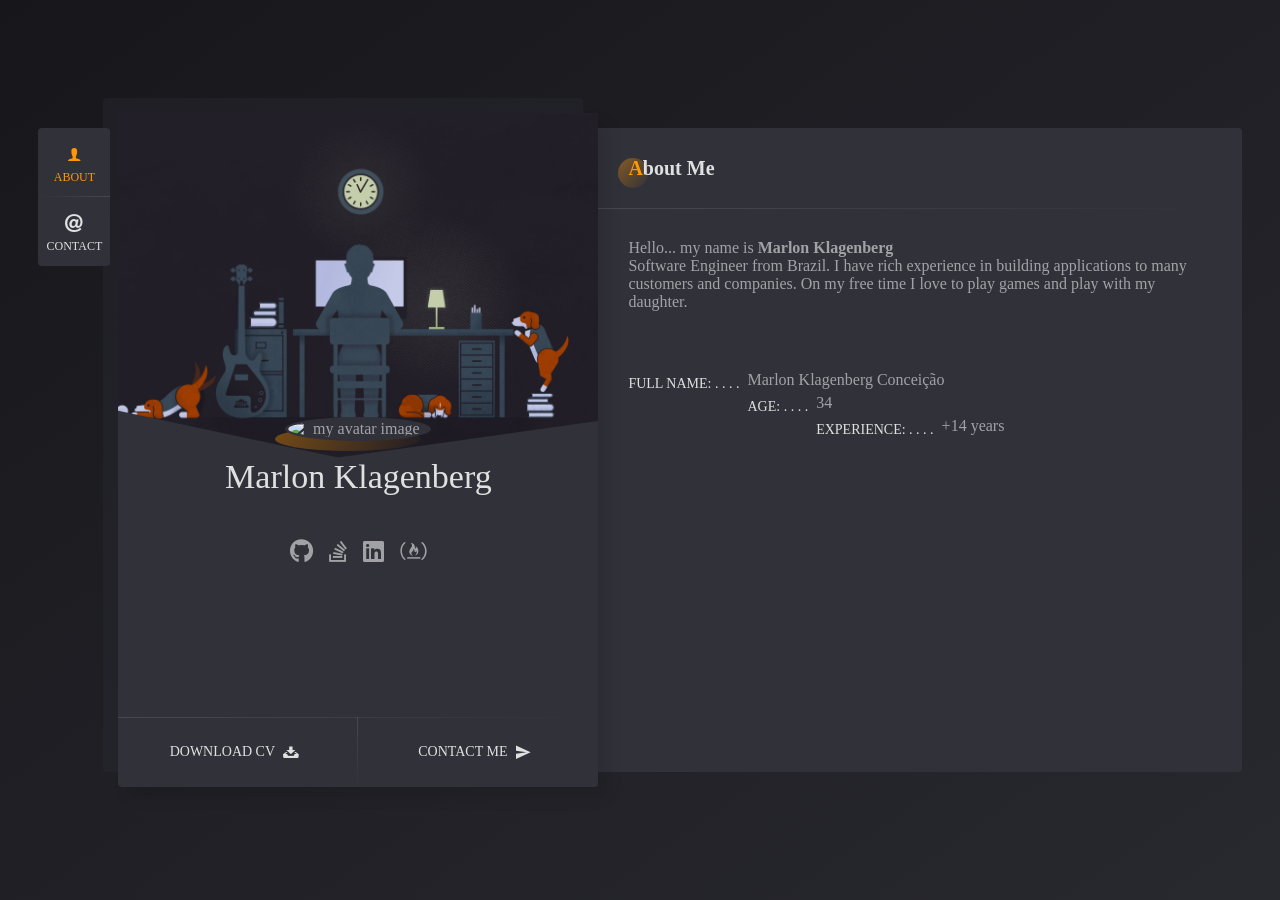
==== commit 77fd0f4d: "adjust icons size ; create text effect on random roles" ====
--- a/index.html
+++ b/index.html
@@ -16,6 +16,11 @@
     <link rel="apple-touch-icon" href="./assets/favicon-code-128x128.png">
     <meta name="msapplication-TileImage" content="./assets/favicon-code-128x128.png">
     <script defer src="./assets/personal-info.js"></script>
+    <style>
+      .font-small { font-size: 1rem !important;}
+      .font-medium { font-size: 1.5rem !important;}
+      .font-large { font-size: 2rem !important;}
+    </style>
   </head>
 
   <body class="home page-template page-template-template-elementor-builder page-template-template-elementor-builder-php page page-id-31 theme-ryancv woocommerce-js elementor-default elementor-kit-134 elementor-page elementor-page-31 e--ua-blink e--ua-chrome e--ua-webkit"
@@ -52,7 +57,7 @@
               </a>
             </div>
             <div class="title personal-info-shortname"></div>
-            <div class="subtitle personal-info-technologies"></div>
+            <div class="subtitle personal-info-roles"></div>
           </div>
           <div class="top-menu top-menu-onepage">
             <div class="menu-main-menu-container">
@@ -77,15 +82,12 @@
                 </a>
               </div>
               <div class="title personal-info-shortname"></div>
-              <div class="subtitle personal-info-technologies"></div>
+              <div class="subtitle personal-info-roles"></div>
               <div class="social">
-                <a target="_blank" href="https://github.com/marlonklc"><span class="fab fa-github"></span></a>
-                <a target="_blank" href="https://stackoverflow.com/users/6859760/marlon-klagenberg"><span
-                    class="fab fa-stack-overflow"></span></a>
-                <a target="_blank" href="https://www.linkedin.com/in/marlon-klagenberg"><span
-                    class="fab fa-linkedin-square"></span></a>
-                <a target="_blank" href="https://www.freecodecamp.org/marlonklc"><span
-                    class="fab fa-free-code-camp"></span></a>
+                <a target="_blank" href="https://github.com/marlonklc"><span class="fab fa-github font-medium"></span></a>
+                <a target="_blank" href="https://stackoverflow.com/users/6859760/marlon-klagenberg"><span class="fab fa-stack-overflow font-medium"></span></a>
+                <a target="_blank" href="https://www.linkedin.com/in/marlon-klagenberg"><span class="fab fa-linkedin-square font-medium"></span></a>
+                <a target="_blank" href="https://www.freecodecamp.org/marlonklc"><span class="fab fa-free-code-camp font-medium"></span></a>
               </div>
             </div>
             <div class="lnks">
